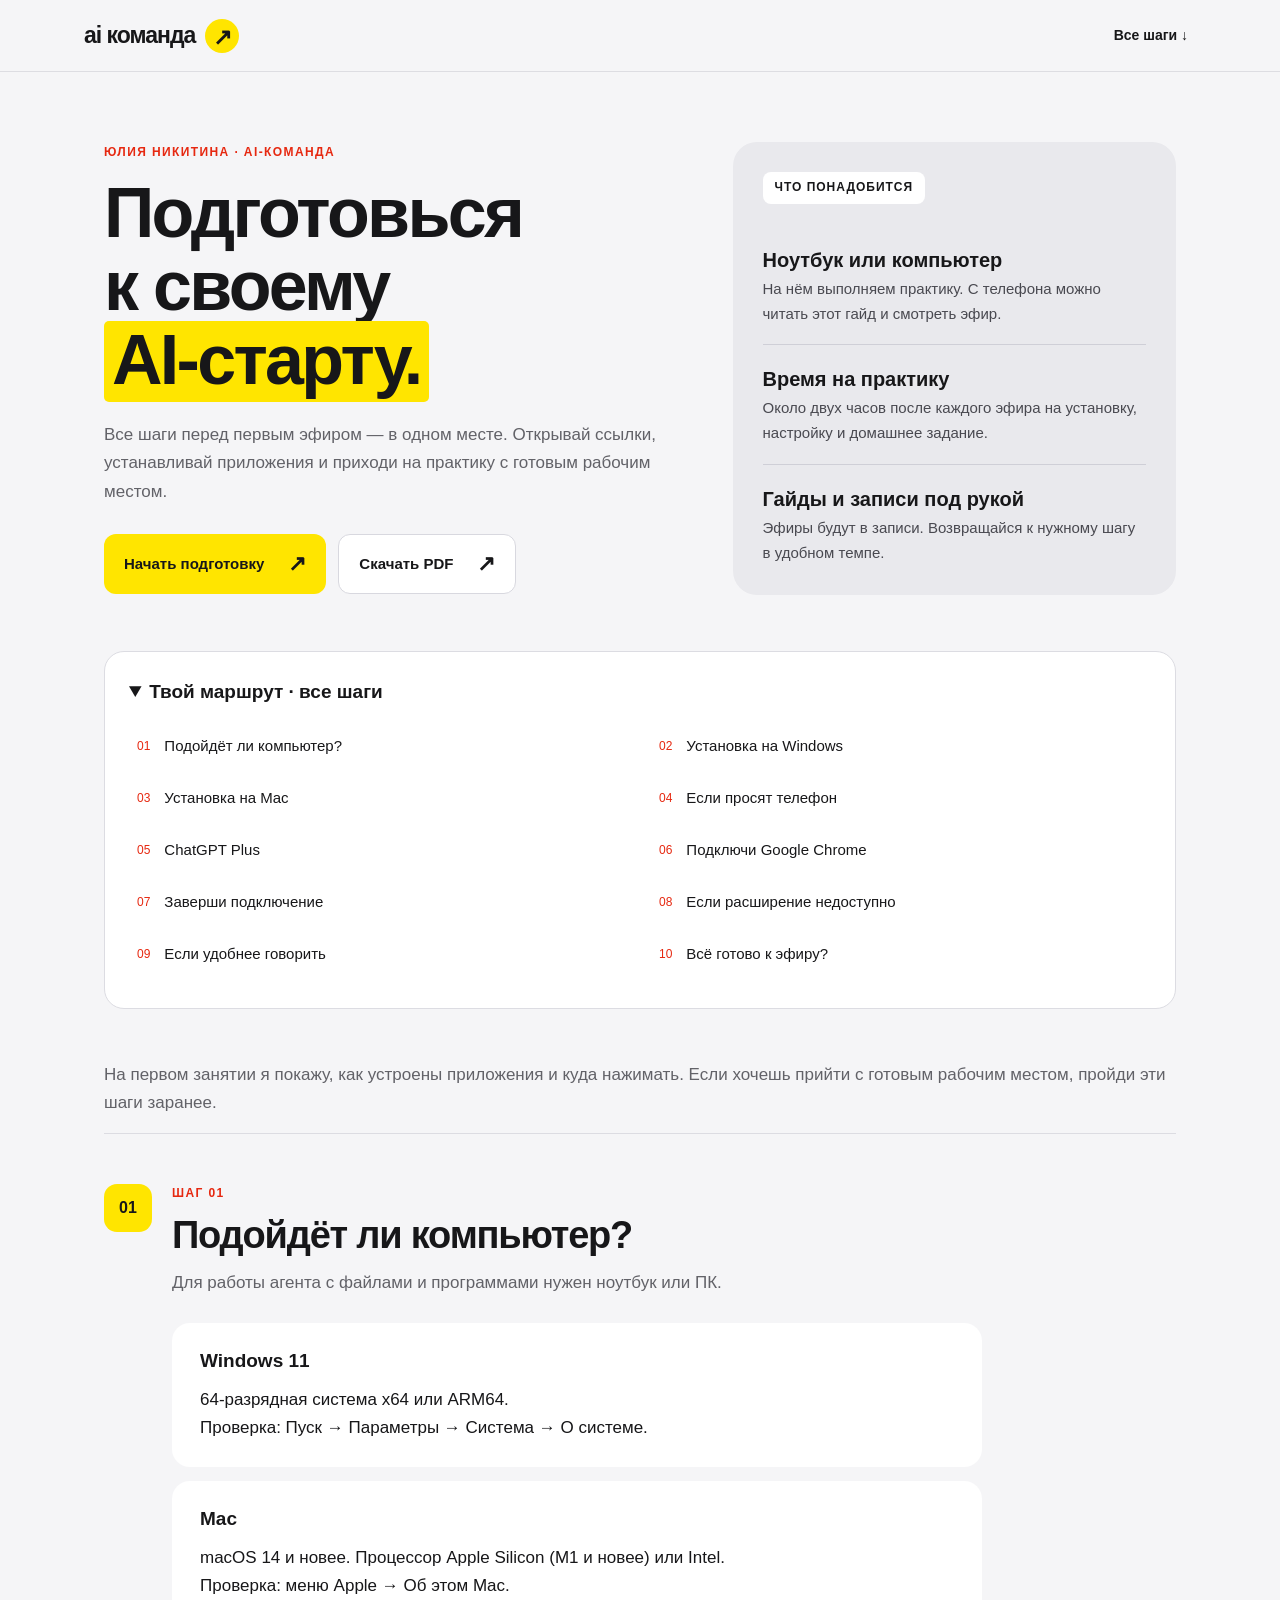
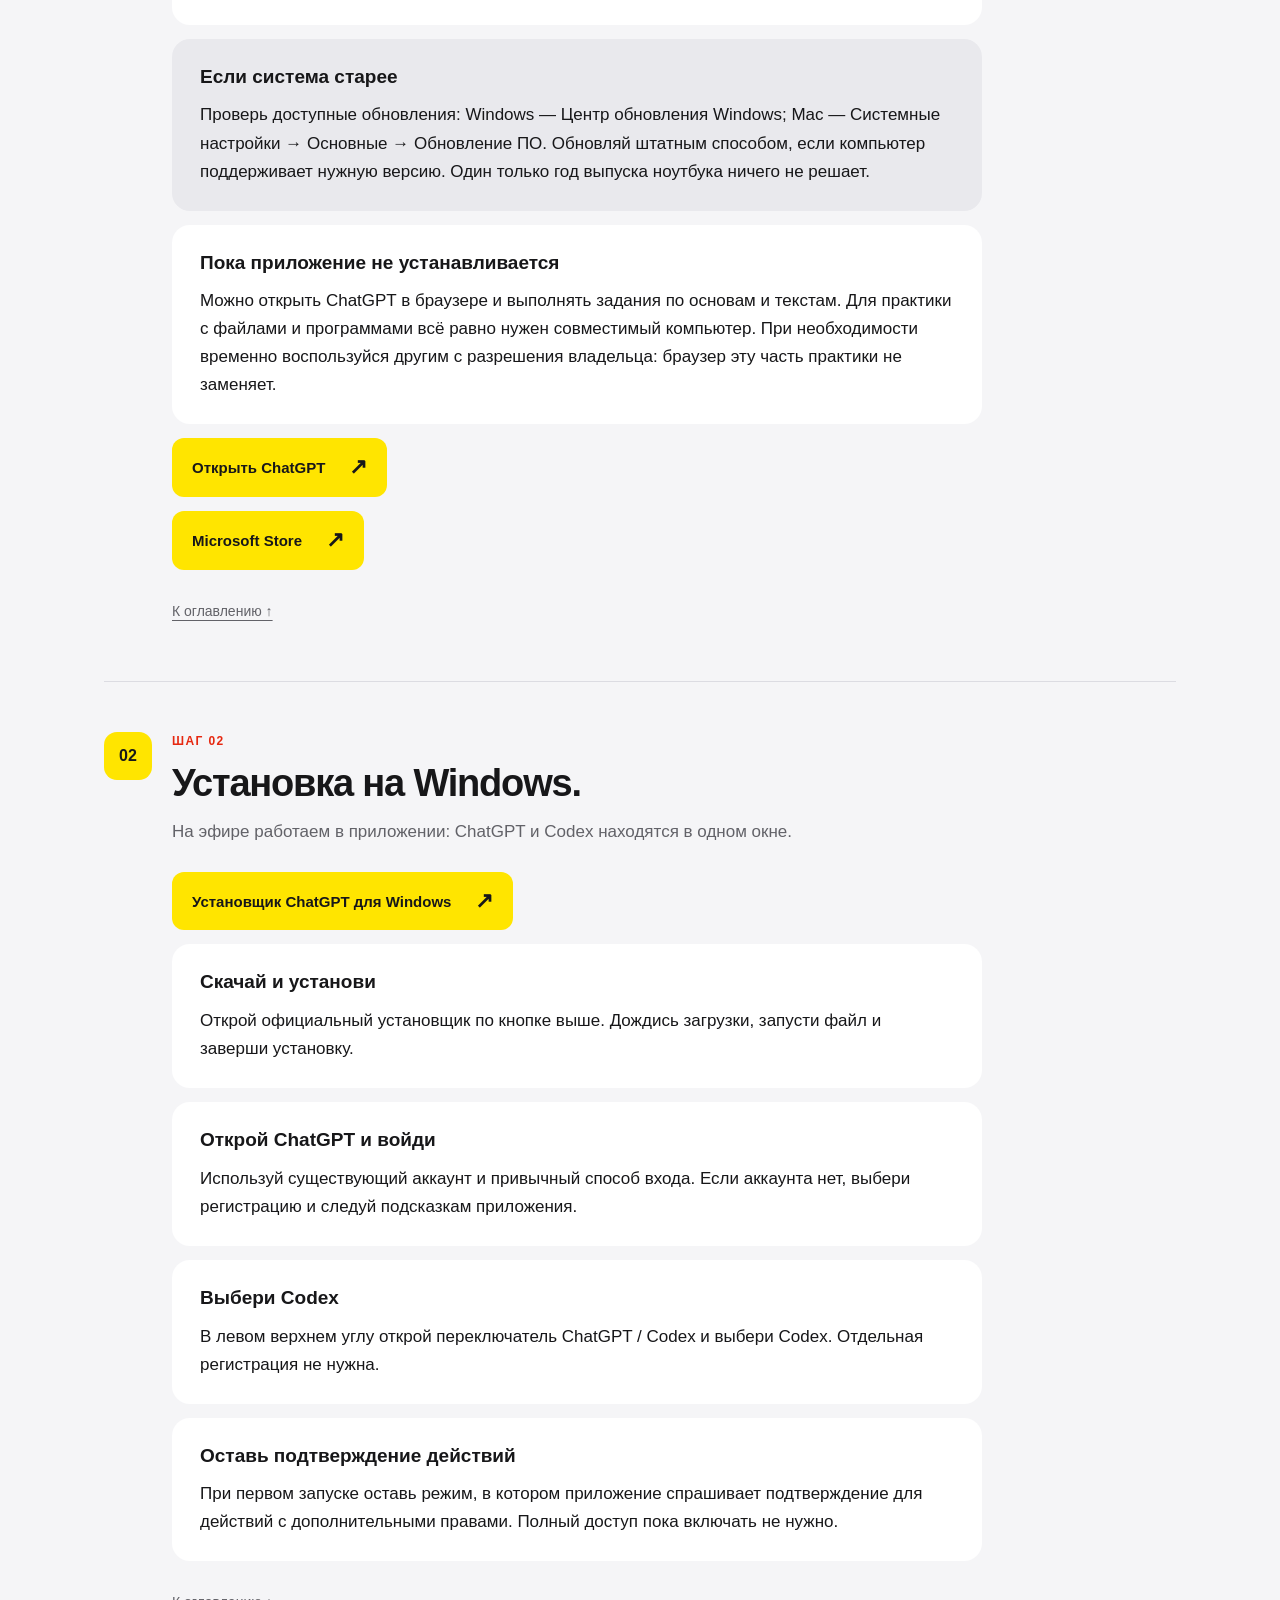
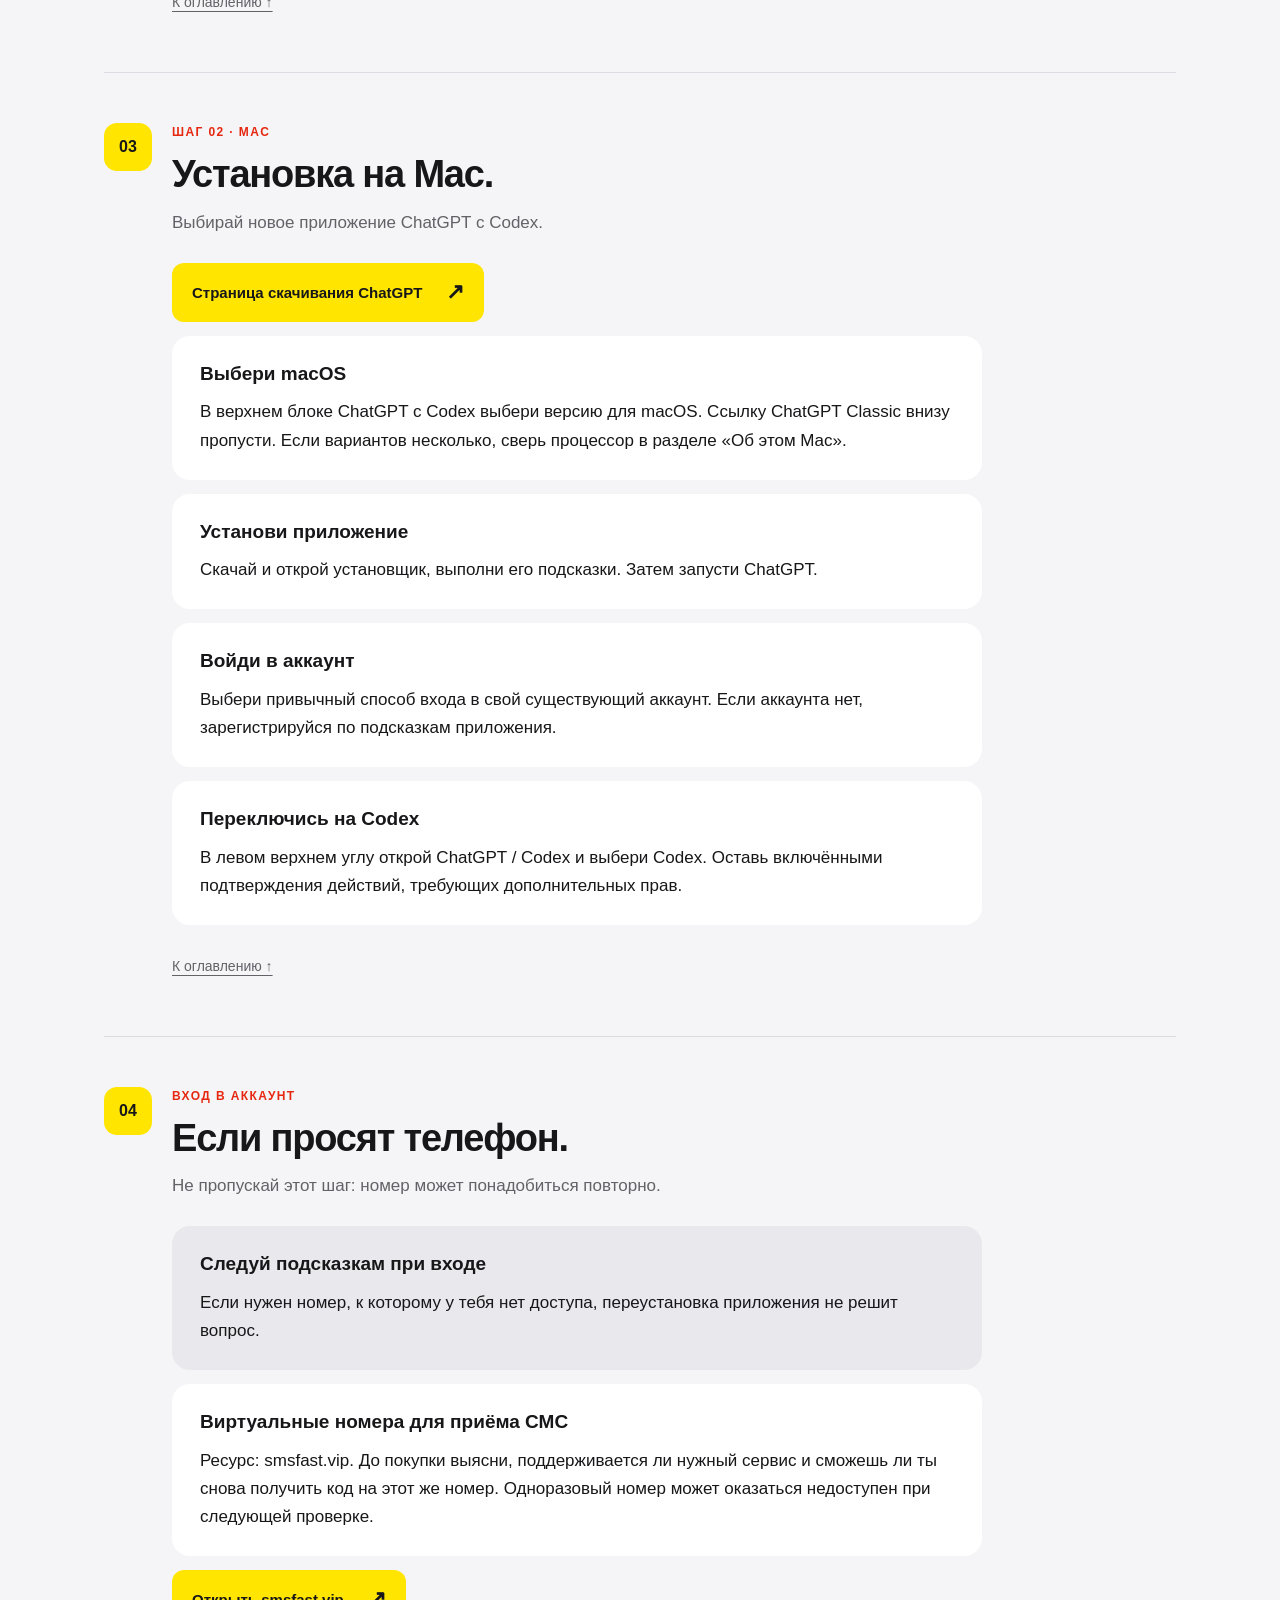
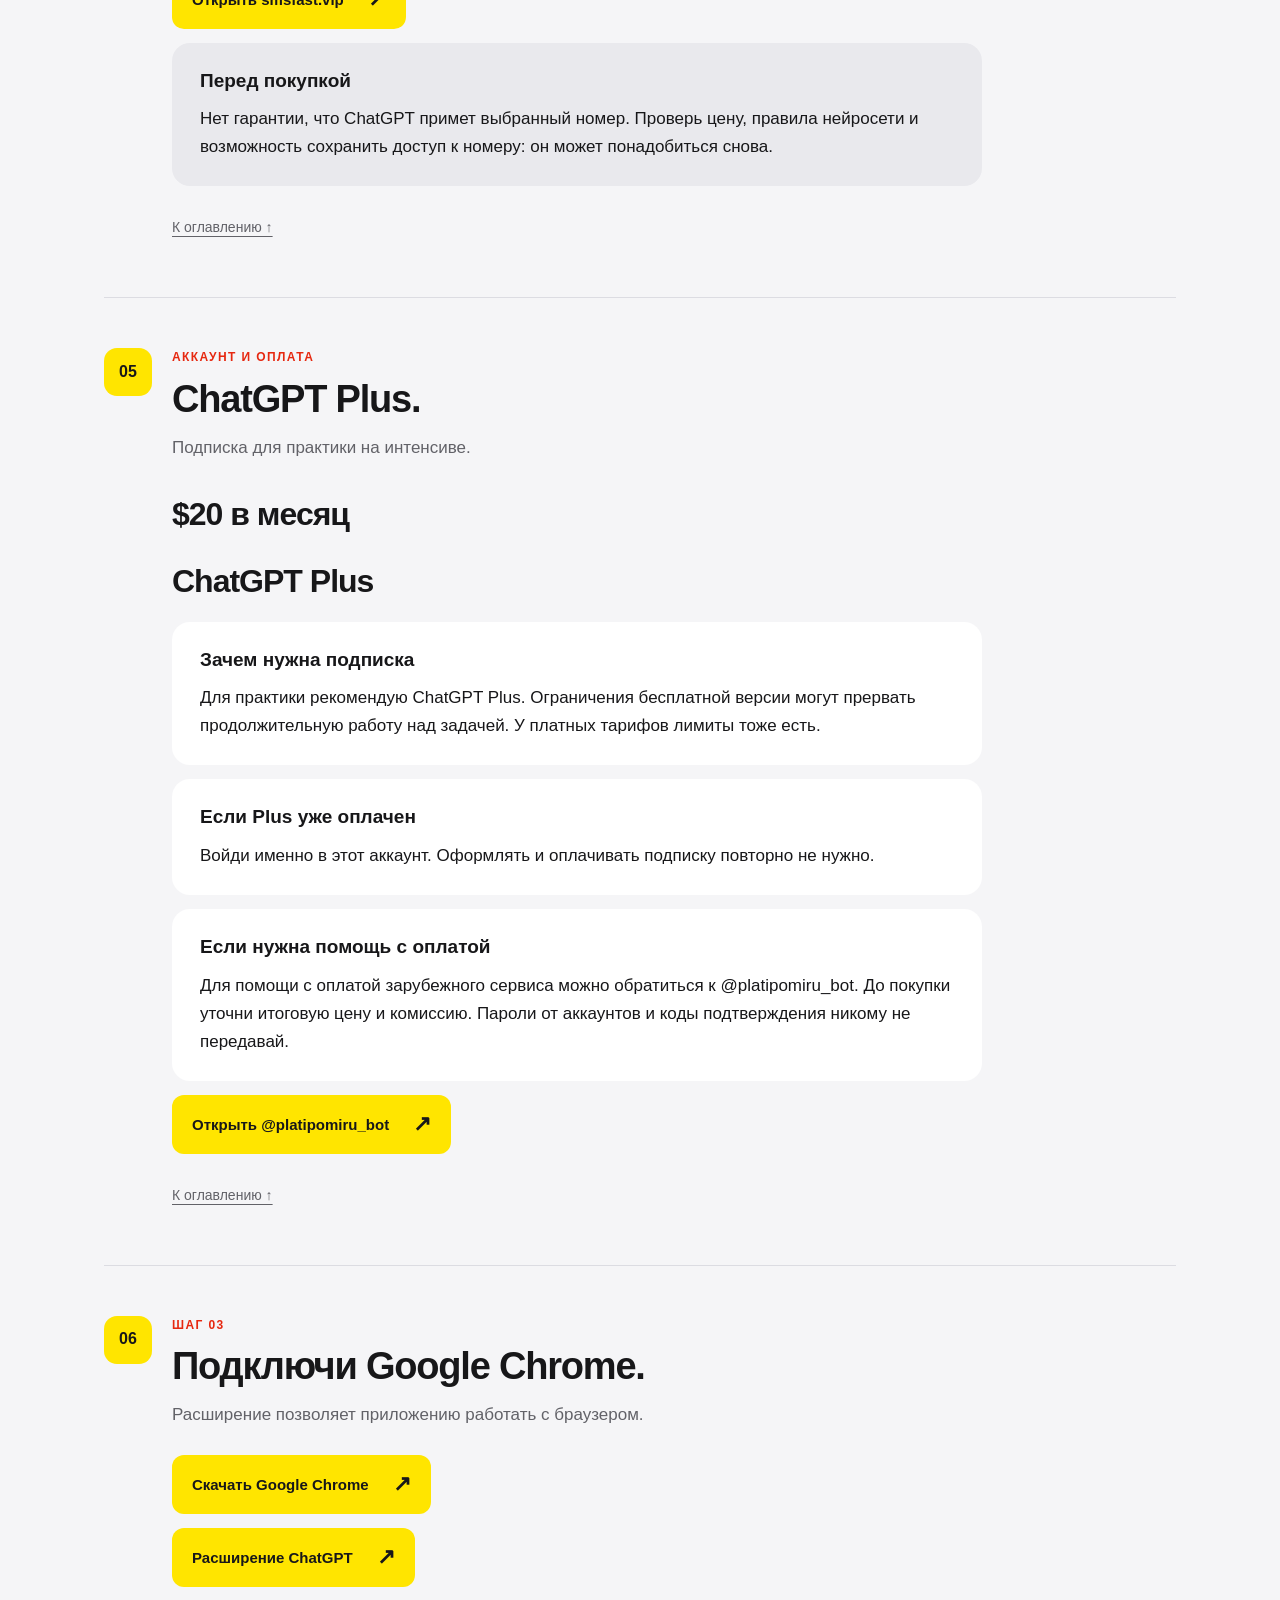
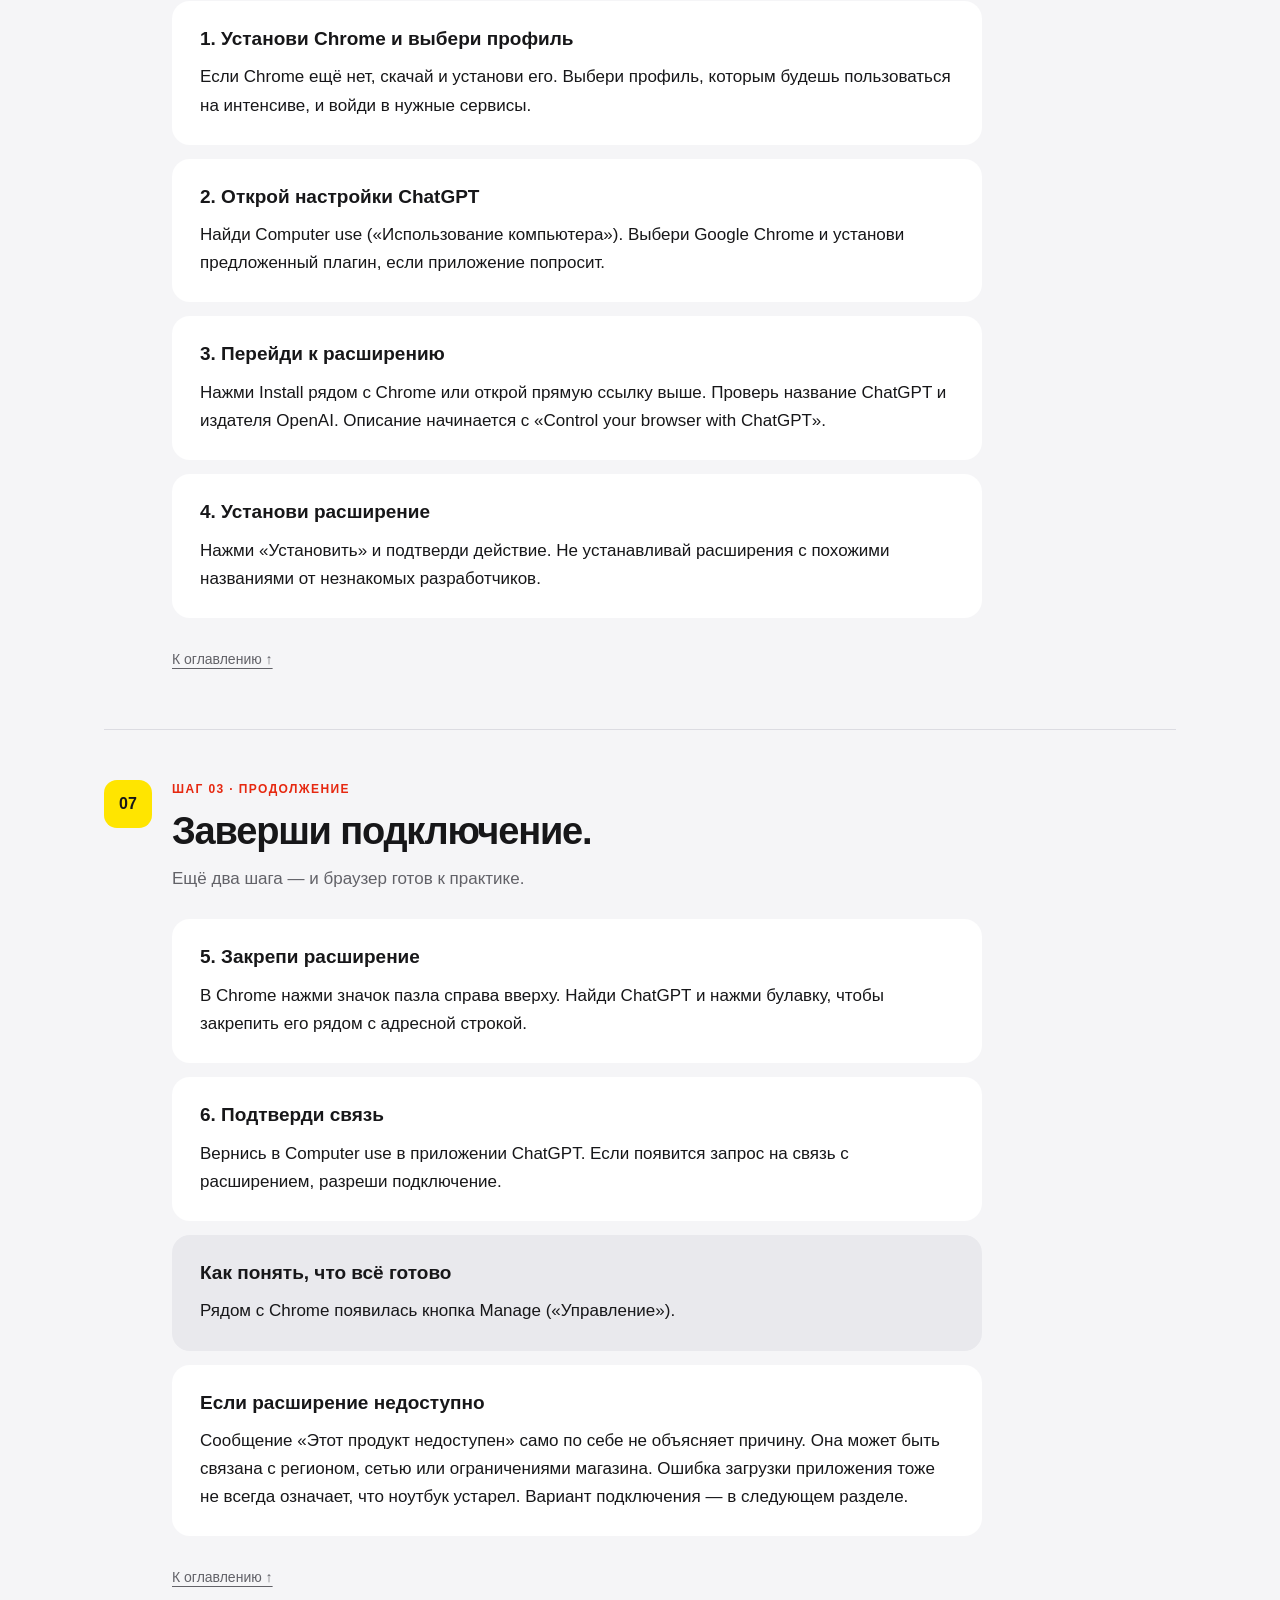
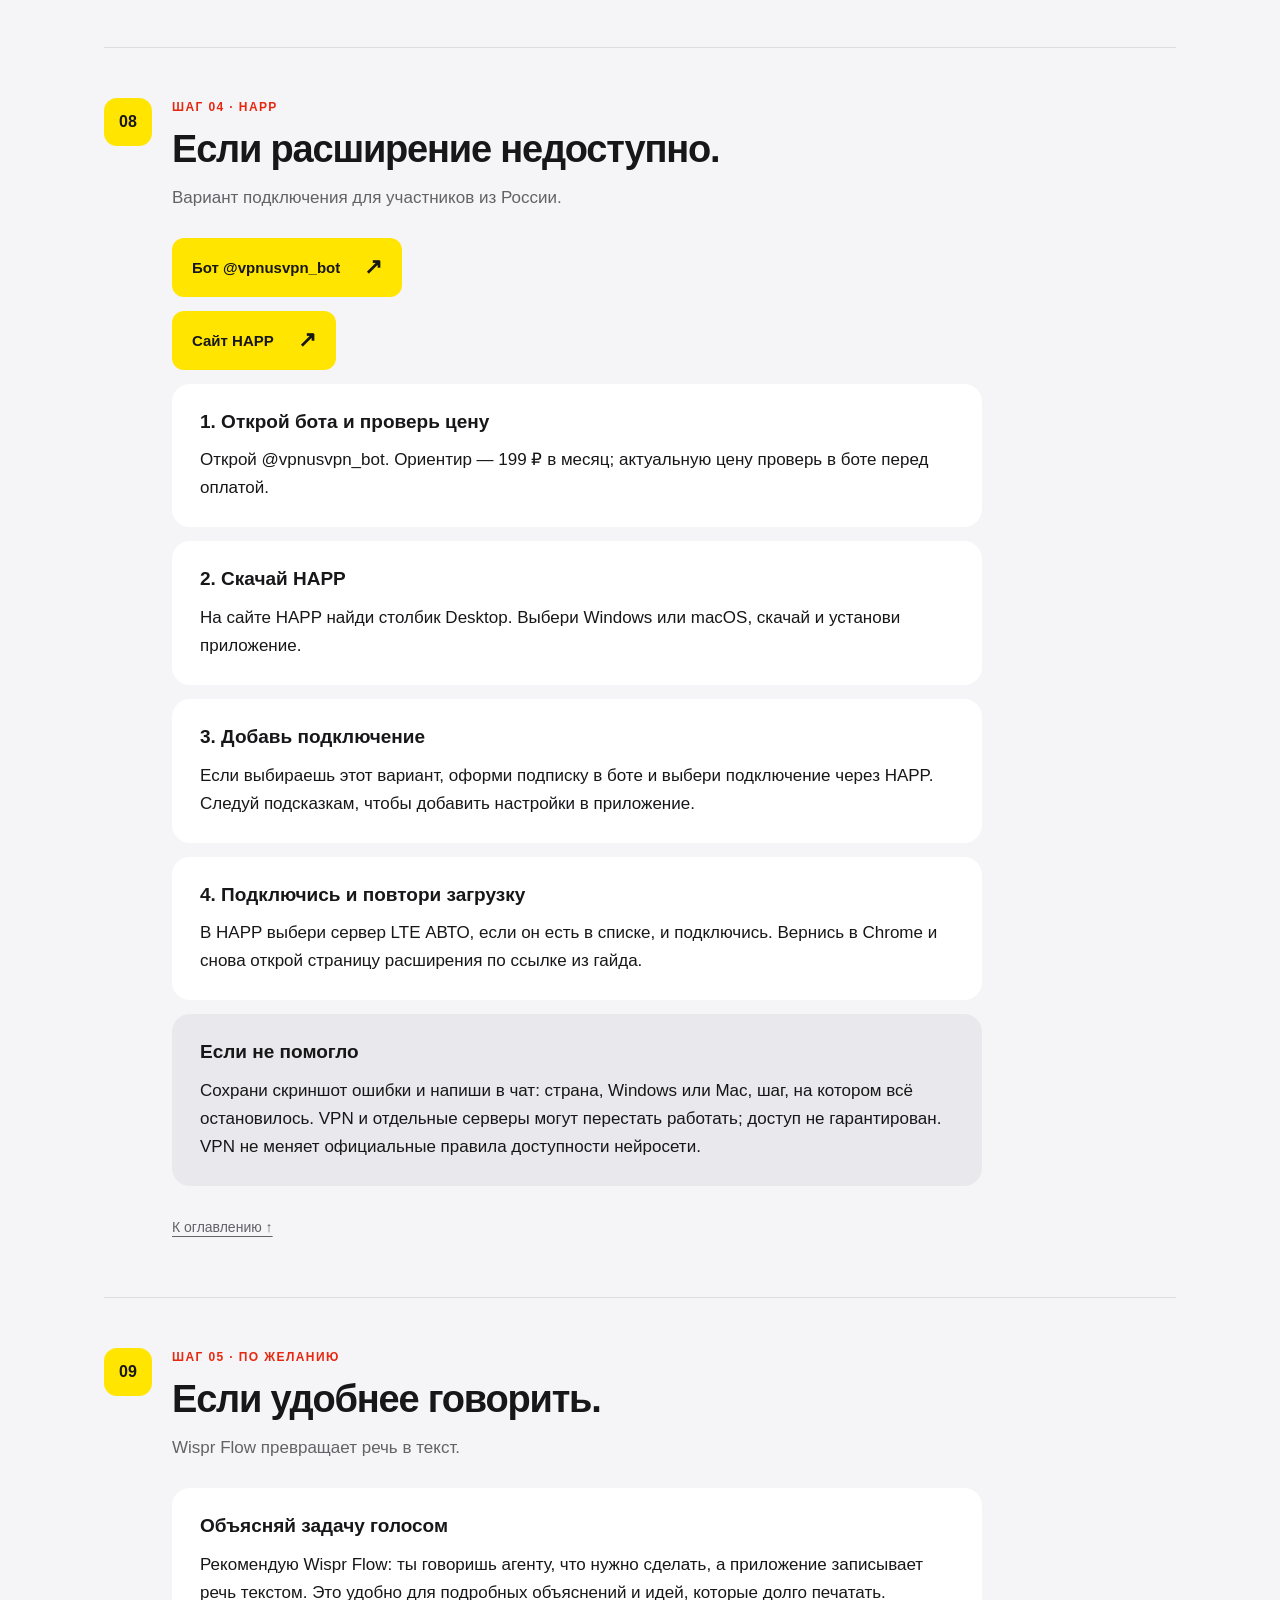
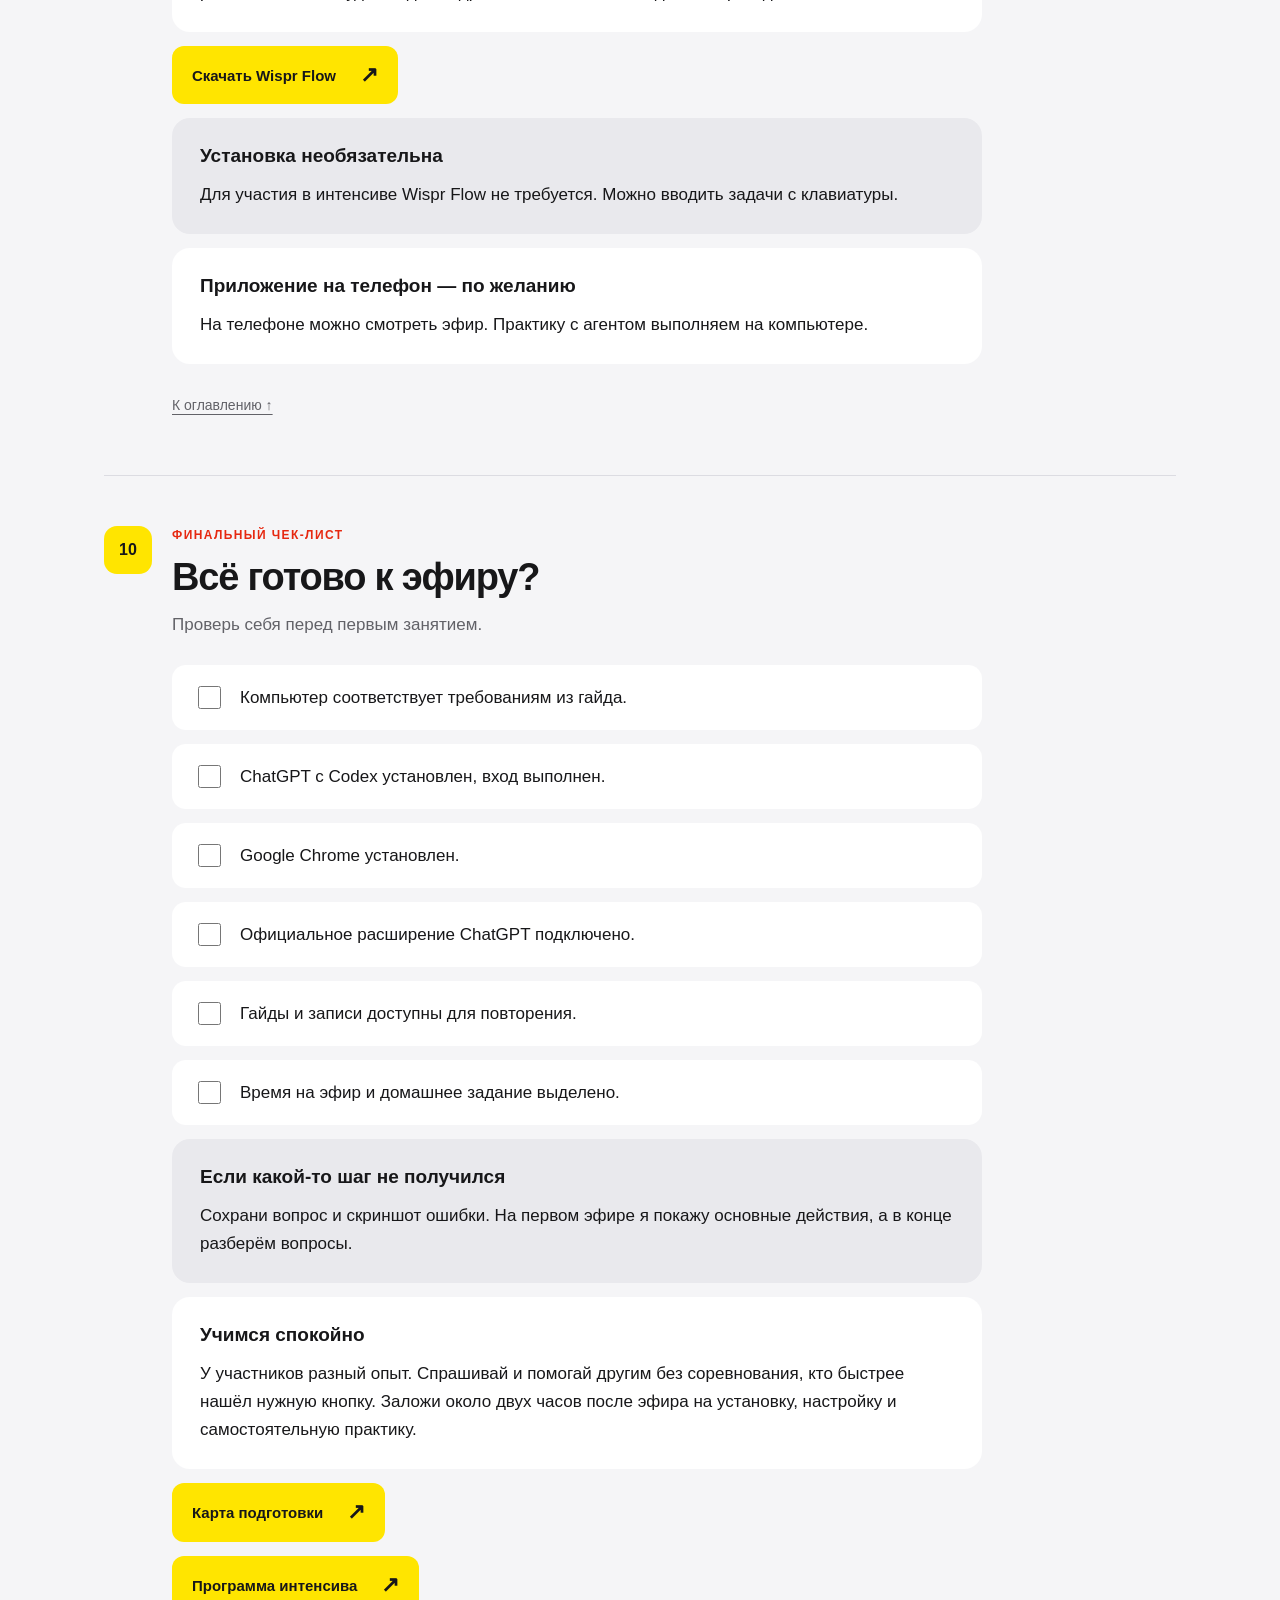
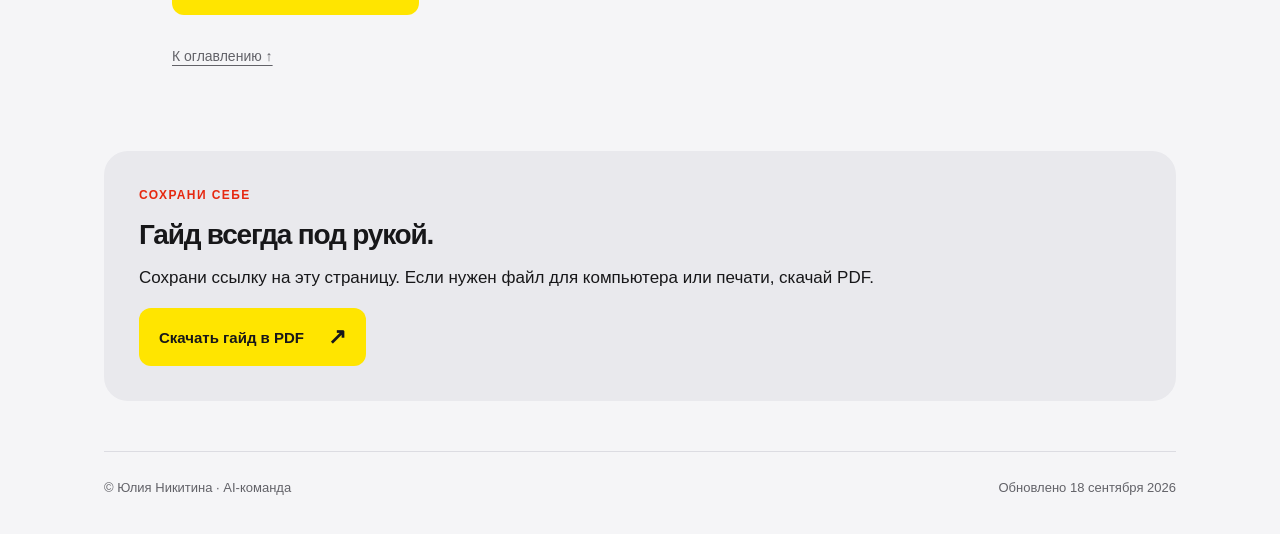
==== guide/index.html @ c438e0bc "Add mobile preparation guide with service links and downloadable PDF" ====
<!doctype html><html lang="ru"><head><meta charset="utf-8"><meta name="viewport" content="width=device-width, initial-scale=1"><meta name="theme-color" content="#f5f5f7"><meta name="robots" content="noindex, follow"><title>Подготовка к интенсиву — AI-команда с Юлей</title><meta name="description" content="Пошаговый гайд подготовки к интенсиву AI-команда с Юлей: компьютер, ChatGPT, вход и подключение браузера."><style>
:root{--ink:#171719;--muted:#626268;--paper:#f5f5f7;--pale:#e9e9ed;--yellow:#ffe500;--red:#e62810}*{box-sizing:border-box}html{scroll-behavior:smooth;scroll-padding-top:90px}body{margin:0;background:var(--paper);color:var(--ink);font:17px/1.65 Arial,sans-serif}a{color:inherit;text-decoration:none}a:focus-visible,input:focus-visible,summary:focus-visible{outline:3px solid var(--red);outline-offset:5px}header{border-bottom:1px solid #dddde2;background:#f5f5f7f5;position:sticky;top:0;z-index:5;backdrop-filter:blur(12px)}.header-inner{max-width:1160px;margin:auto;padding:16px 24px;display:flex;justify-content:space-between;align-items:center;gap:16px}.brand{font-weight:800;letter-spacing:-1px;font-size:23px;display:flex;align-items:center;gap:10px}.brand b{background:var(--yellow);border-radius:50%;width:34px;height:34px;display:grid;place-items:center}.header-link{font-size:14px;font-weight:700;padding:8px}main{max-width:1120px;margin:auto;padding:0 24px}.hero{padding:70px 0 44px;display:grid;grid-template-columns:1.3fr 1fr;gap:52px;align-items:center}.eyebrow{color:var(--red);font-size:12px;letter-spacing:1.4px;font-weight:700;margin:0 0 14px;text-transform:uppercase}h1{font-size:clamp(42px,5.5vw,70px);line-height:1.05;letter-spacing:-2.7px;margin:0 0 24px}h1 em{font-style:normal;background:var(--yellow);padding:0 8px 3px;border-radius:5px}h2{font-size:clamp(26px,3.4vw,38px);letter-spacing:-1.2px;line-height:1.15;margin:0 0 12px}h3{font-size:19px;line-height:1.35;margin:0 0 12px}p{margin:0 0 16px}p:last-child{margin-bottom:0}.intro{color:var(--muted)}.button{background:var(--yellow);display:inline-flex;gap:24px;align-items:center;justify-content:space-between;min-height:52px;padding:14px 20px;border-radius:12px;font-size:15px;line-height:1.4;font-weight:700;max-width:100%;transition:background .15s}.button:hover{background:#f4d900}.button span{font-size:22px;flex-shrink:0}.actions{display:flex;flex-wrap:wrap;gap:12px;margin-top:28px}.secondary{background:#fff;border:1px solid #d8d8df}.hero-note{background:var(--pale);border-radius:24px;padding:30px;position:relative}.hero-note .label{display:inline-block;background:#fff;border-radius:8px;font-size:12px;letter-spacing:1px;font-weight:bold;padding:6px 12px;margin-bottom:22px}.need{padding:18px 0;border-bottom:1px solid #cfcfd7}.need:last-child{border:0;padding-bottom:0}.need strong{display:block;font-size:20px}.need p{font-size:15px;color:#494950}.toc{border:1px solid #dcdce2;border-radius:20px;background:white;margin:12px 0 52px;padding:8px 24px}.toc summary{cursor:pointer;font-weight:bold;padding:16px 0;font-size:19px;min-height:52px}.toc nav{display:grid;grid-template-columns:1fr 1fr;gap:4px 22px;padding-bottom:20px}.toc a{display:flex;gap:14px;padding:10px 8px;min-height:48px;border-radius:8px;font-size:15px}.toc a:hover{background:var(--paper)}.toc a span{color:var(--red);font-size:12px;padding-top:3px}.section{padding:50px 0;border-top:1px solid #dcdce2;scroll-margin-top:10px}.section-head{display:flex;gap:20px;margin-bottom:26px}.number{display:grid;place-items:center;background:var(--yellow);border-radius:13px;min-width:48px;height:48px;font-size:16px;font-weight:bold}.section-head .eyebrow{margin-bottom:10px}.section-body{max-width:810px;margin-left:68px;display:flex;flex-direction:column;align-items:flex-start;gap:14px}.card{background:#fff;border-radius:18px;padding:25px 28px;width:100%}.card p{font-size:17px}.card.pale{background:var(--pale)}.back{display:inline-block;margin:22px 0 0 68px;padding:8px 0;font-size:14px;color:var(--muted);text-decoration:underline;text-underline-offset:4px}.price{font-size:32px;font-weight:700;letter-spacing:-1px;margin:0}.check{display:flex;align-items:center;gap:16px;padding:18px 22px;border-radius:14px;background:#fff;width:100%;cursor:pointer}.check input{width:23px;height:23px;accent-color:#d8bf00;flex-shrink:0}.check:has(input:checked){background:#fff9c4}.download{padding:35px;background:var(--pale);border-radius:24px;margin:25px 0 50px}.download h2{font-size:28px}footer{padding:25px 0 35px;border-top:1px solid #dcdce2;color:var(--muted);display:flex;justify-content:space-between;font-size:13px;gap:15px}.skip{position:absolute;left:12px;top:-100px}.skip:focus{top:12px;background:var(--yellow);padding:14px;z-index:10}@media(max-width:650px){body{font-size:16px}.header-inner{padding:12px 18px}.brand{font-size:20px}.header-link{font-size:12px}main{padding:0 18px}.hero{grid-template-columns:1fr;gap:28px;padding:38px 0 25px}h1{font-size:44px;letter-spacing:-1.7px}.hero-note{padding:23px;border-radius:20px}.toc{padding:4px 18px;margin-bottom:25px}.toc nav{grid-template-columns:1fr}.section{padding:32px 0}.section-head{gap:12px}.number{min-width:37px;height:37px;border-radius:10px;font-size:13px}.section-body{margin:0}.section-head .eyebrow{font-size:10px;letter-spacing:.8px}h2{font-size:28px;letter-spacing:-.8px}.card{padding:22px}.card p{font-size:16px}.button{width:100%;min-height:54px}.back{margin-left:0}.download{padding:24px}footer{flex-direction:column}}@media(prefers-reduced-motion:reduce){html{scroll-behavior:auto}}@media print{header,.toc,.back,.actions,.download{display:none}.hero{display:block}.section{break-inside:avoid}.button{background:none;text-decoration:underline}.button[href^="http"]:after{content:" (" attr(href) ")";font-weight:normal;font-size:10px}body{font-size:12px}}
</style></head><body><a class="skip" href="#computer">Перейти к шагам</a><header><div class="header-inner"><a class="brand" href="#top" aria-label="AI-команда — начало">ai команда <b aria-hidden="true">↗</b></a><a class="header-link" href="#map">Все шаги ↓</a></div></header><main id="top"><div class="hero"><div><p class="eyebrow">Юлия Никитина · AI-команда</p><h1>Подготовься<br>к своему<br><em>AI-старту.</em></h1><p class="intro">Все шаги перед первым эфиром — в одном месте. Открывай ссылки, устанавливай приложения и приходи на практику с готовым рабочим местом.</p><div class="actions"><a class="button" href="#computer">Начать подготовку<span aria-hidden="true">↗</span></a><a class="button secondary" href="guide.pdf">Скачать PDF<span aria-hidden="true">↗</span></a></div></div><aside class="hero-note"><span class="label">ЧТО ПОНАДОБИТСЯ</span><div class="need"><strong>Ноутбук или компьютер</strong><p>На нём выполняем практику. С телефона можно читать этот гайд и смотреть эфир.</p></div><div class="need"><strong>Время на практику</strong><p>Около двух часов после каждого эфира на установку, настройку и домашнее задание.</p></div><div class="need"><strong>Гайды и записи под рукой</strong><p>Эфиры будут в записи. Возвращайся к нужному шагу в удобном темпе.</p></div></aside></div><details class="toc" id="map" open><summary>Твой маршрут · все шаги</summary><nav aria-label="Оглавление"><a href="#computer"><span>01</span>Подойдёт ли компьютер?</a><a href="#install"><span>02</span>Установка на Windows</a><a href="#mac"><span>03</span>Установка на Mac</a><a href="#phone"><span>04</span>Если просят телефон</a><a href="#account"><span>05</span>ChatGPT Plus</a><a href="#chrome"><span>06</span>Подключи Google Chrome</a><a href="#chrome_finish"><span>07</span>Заверши подключение</a><a href="#network"><span>08</span>Если расширение недоступно</a><a href="#voice"><span>09</span>Если удобнее говорить</a><a href="#check"><span>10</span>Всё готово к эфиру?</a></nav></details><p class="intro">На первом занятии я покажу, как устроены приложения и куда нажимать. Если хочешь прийти с готовым рабочим местом, пройди эти шаги заранее.</p><section id="computer" class="section"><div class="section-head"><span class="number">01</span><div><p class="eyebrow">ШАГ 01</p><h2>Подойдёт ли компьютер?</h2><p class="intro">Для работы агента с файлами и программами нужен ноутбук или ПК.</p></div></div><div class="section-body"><div class="card "><h3>Windows 11</h3><p>64-разрядная система x64 или ARM64.<br>Проверка: Пуск → Параметры → Система → О системе.</p></div><div class="card "><h3>Mac</h3><p>macOS 14 и новее. Процессор Apple Silicon (M1 и новее) или Intel.<br>Проверка: меню Apple → Об этом Mac.</p></div><div class="card pale"><h3>Если система старее</h3><p>Проверь доступные обновления: Windows — Центр обновления Windows; Mac — Системные настройки → Основные → Обновление ПО. Обновляй штатным способом, если компьютер поддерживает нужную версию. Один только год выпуска ноутбука ничего не решает.</p></div><div class="card "><h3>Пока приложение не устанавливается</h3><p>Можно открыть ChatGPT в браузере и выполнять задания по основам и текстам. Для практики с файлами и программами всё равно нужен совместимый компьютер. При необходимости временно воспользуйся другим с разрешения владельца: браузер эту часть практики не заменяет.</p></div><a class="button" href="https://chatgpt.com/">Открыть ChatGPT<span aria-hidden="true">↗</span></a><a class="button" href="https://apps.microsoft.com/detail/9plm9xgg6vks">Microsoft Store<span aria-hidden="true">↗</span></a></div><a class="back" href="#map">К оглавлению ↑</a></section><section id="install" class="section"><div class="section-head"><span class="number">02</span><div><p class="eyebrow">ШАГ 02</p><h2>Установка на Windows.</h2><p class="intro">На эфире работаем в приложении: ChatGPT и Codex находятся в одном окне.</p></div></div><div class="section-body"><a class="button" href="https://get.microsoft.com/installer/download/9PLM9XGG6VKS?cid=website_cta_psi&amp;utm_source=chatgpt.com">Установщик ChatGPT для Windows<span aria-hidden="true">↗</span></a><div class="card "><h3>Скачай и установи</h3><p>Открой официальный установщик по кнопке выше. Дождись загрузки, запусти файл и заверши установку.</p></div><div class="card "><h3>Открой ChatGPT и войди</h3><p>Используй существующий аккаунт и привычный способ входа. Если аккаунта нет, выбери регистрацию и следуй подсказкам приложения.</p></div><div class="card "><h3>Выбери Codex</h3><p>В левом верхнем углу открой переключатель ChatGPT / Codex и выбери Codex. Отдельная регистрация не нужна.</p></div><div class="card "><h3>Оставь подтверждение действий</h3><p>При первом запуске оставь режим, в котором приложение спрашивает подтверждение для действий с дополнительными правами. Полный доступ пока включать не нужно.</p></div></div><a class="back" href="#map">К оглавлению ↑</a></section><section id="mac" class="section"><div class="section-head"><span class="number">03</span><div><p class="eyebrow">ШАГ 02 · MAC</p><h2>Установка на Mac.</h2><p class="intro">Выбирай новое приложение ChatGPT с Codex.</p></div></div><div class="section-body"><a class="button" href="https://chatgpt.com/download/">Страница скачивания ChatGPT<span aria-hidden="true">↗</span></a><div class="card "><h3>Выбери macOS</h3><p>В верхнем блоке ChatGPT с Codex выбери версию для macOS. Ссылку ChatGPT Classic внизу пропусти. Если вариантов несколько, сверь процессор в разделе «Об этом Mac».</p></div><div class="card "><h3>Установи приложение</h3><p>Скачай и открой установщик, выполни его подсказки. Затем запусти ChatGPT.</p></div><div class="card "><h3>Войди в аккаунт</h3><p>Выбери привычный способ входа в свой существующий аккаунт. Если аккаунта нет, зарегистрируйся по подсказкам приложения.</p></div><div class="card "><h3>Переключись на Codex</h3><p>В левом верхнем углу открой ChatGPT / Codex и выбери Codex. Оставь включёнными подтверждения действий, требующих дополнительных прав.</p></div></div><a class="back" href="#map">К оглавлению ↑</a></section><section id="phone" class="section"><div class="section-head"><span class="number">04</span><div><p class="eyebrow">ВХОД В АККАУНТ</p><h2>Если просят телефон.</h2><p class="intro">Не пропускай этот шаг: номер может понадобиться повторно.</p></div></div><div class="section-body"><div class="card pale"><h3>Следуй подсказкам при входе</h3><p>Если нужен номер, к которому у тебя нет доступа, переустановка приложения не решит вопрос.</p></div><div class="card "><h3>Виртуальные номера для приёма СМС</h3><p>Ресурс: smsfast.vip. До покупки выясни, поддерживается ли нужный сервис и сможешь ли ты снова получить код на этот же номер. Одноразовый номер может оказаться недоступен при следующей проверке.</p></div><a class="button" href="https://smsfast.vip">Открыть smsfast.vip<span aria-hidden="true">↗</span></a><div class="card pale"><h3>Перед покупкой</h3><p>Нет гарантии, что ChatGPT примет выбранный номер. Проверь цену, правила нейросети и возможность сохранить доступ к номеру: он может понадобиться снова.</p></div></div><a class="back" href="#map">К оглавлению ↑</a></section><section id="account" class="section"><div class="section-head"><span class="number">05</span><div><p class="eyebrow">АККАУНТ И ОПЛАТА</p><h2>ChatGPT Plus.</h2><p class="intro">Подписка для практики на интенсиве.</p></div></div><div class="section-body"><p class="price">$20 в месяц</p><p class="price">ChatGPT Plus</p><div class="card "><h3>Зачем нужна подписка</h3><p>Для практики рекомендую ChatGPT Plus. Ограничения бесплатной версии могут прервать продолжительную работу над задачей. У платных тарифов лимиты тоже есть.</p></div><div class="card "><h3>Если Plus уже оплачен</h3><p>Войди именно в этот аккаунт. Оформлять и оплачивать подписку повторно не нужно.</p></div><div class="card "><h3>Если нужна помощь с оплатой</h3><p>Для помощи с оплатой зарубежного сервиса можно обратиться к @platipomiru_bot. До покупки уточни итоговую цену и комиссию. Пароли от аккаунтов и коды подтверждения никому не передавай.</p></div><a class="button" href="https://t.me/platipomiru_bot">Открыть @platipomiru_bot<span aria-hidden="true">↗</span></a></div><a class="back" href="#map">К оглавлению ↑</a></section><section id="chrome" class="section"><div class="section-head"><span class="number">06</span><div><p class="eyebrow">ШАГ 03</p><h2>Подключи Google Chrome.</h2><p class="intro">Расширение позволяет приложению работать с браузером.</p></div></div><div class="section-body"><a class="button" href="https://www.google.com/chrome/">Скачать Google Chrome<span aria-hidden="true">↗</span></a><a class="button" href="https://chromewebstore.google.com/detail/chatgpt/hehggadaopoacecdllhhajmbjkdcmajg">Расширение ChatGPT<span aria-hidden="true">↗</span></a><div class="card "><h3>1. Установи Chrome и выбери профиль</h3><p>Если Chrome ещё нет, скачай и установи его. Выбери профиль, которым будешь пользоваться на интенсиве, и войди в нужные сервисы.</p></div><div class="card "><h3>2. Открой настройки ChatGPT</h3><p>Найди Computer use («Использование компьютера»). Выбери Google Chrome и установи предложенный плагин, если приложение попросит.</p></div><div class="card "><h3>3. Перейди к расширению</h3><p>Нажми Install рядом с Chrome или открой прямую ссылку выше. Проверь название ChatGPT и издателя OpenAI. Описание начинается с «Control your browser with ChatGPT».</p></div><div class="card "><h3>4. Установи расширение</h3><p>Нажми «Установить» и подтверди действие. Не устанавливай расширения с похожими названиями от незнакомых разработчиков.</p></div></div><a class="back" href="#map">К оглавлению ↑</a></section><section id="chrome_finish" class="section"><div class="section-head"><span class="number">07</span><div><p class="eyebrow">ШАГ 03 · ПРОДОЛЖЕНИЕ</p><h2>Заверши подключение.</h2><p class="intro">Ещё два шага — и браузер готов к практике.</p></div></div><div class="section-body"><div class="card "><h3>5. Закрепи расширение</h3><p>В Chrome нажми значок пазла справа вверху. Найди ChatGPT и нажми булавку, чтобы закрепить его рядом с адресной строкой.</p></div><div class="card "><h3>6. Подтверди связь</h3><p>Вернись в Computer use в приложении ChatGPT. Если появится запрос на связь с расширением, разреши подключение.</p></div><div class="card pale"><h3>Как понять, что всё готово</h3><p>Рядом с Chrome появилась кнопка Manage («Управление»).</p></div><div class="card "><h3>Если расширение недоступно</h3><p>Сообщение «Этот продукт недоступен» само по себе не объясняет причину. Она может быть связана с регионом, сетью или ограничениями магазина. Ошибка загрузки приложения тоже не всегда означает, что ноутбук устарел. Вариант подключения — в следующем разделе.</p></div></div><a class="back" href="#map">К оглавлению ↑</a></section><section id="network" class="section"><div class="section-head"><span class="number">08</span><div><p class="eyebrow">ШАГ 04 · HAPP</p><h2>Если расширение недоступно.</h2><p class="intro">Вариант подключения для участников из России.</p></div></div><div class="section-body"><a class="button" href="https://t.me/vpnusvpn_bot">Бот @vpnusvpn_bot<span aria-hidden="true">↗</span></a><a class="button" href="https://www.happ.su/main/ru">Сайт HAPP<span aria-hidden="true">↗</span></a><div class="card "><h3>1. Открой бота и проверь цену</h3><p>Открой @vpnusvpn_bot. Ориентир — 199 ₽ в месяц; актуальную цену проверь в боте перед оплатой.</p></div><div class="card "><h3>2. Скачай HAPP</h3><p>На сайте HAPP найди столбик Desktop. Выбери Windows или macOS, скачай и установи приложение.</p></div><div class="card "><h3>3. Добавь подключение</h3><p>Если выбираешь этот вариант, оформи подписку в боте и выбери подключение через HAPP. Следуй подсказкам, чтобы добавить настройки в приложение.</p></div><div class="card "><h3>4. Подключись и повтори загрузку</h3><p>В HAPP выбери сервер LTE АВТО, если он есть в списке, и подключись. Вернись в Chrome и снова открой страницу расширения по ссылке из гайда.</p></div><div class="card pale"><h3>Если не помогло</h3><p>Сохрани скриншот ошибки и напиши в чат: страна, Windows или Mac, шаг, на котором всё остановилось. VPN и отдельные серверы могут перестать работать; доступ не гарантирован. VPN не меняет официальные правила доступности нейросети.</p></div></div><a class="back" href="#map">К оглавлению ↑</a></section><section id="voice" class="section"><div class="section-head"><span class="number">09</span><div><p class="eyebrow">ШАГ 05 · ПО ЖЕЛАНИЮ</p><h2>Если удобнее говорить.</h2><p class="intro">Wispr Flow превращает речь в текст.</p></div></div><div class="section-body"><div class="card "><h3>Объясняй задачу голосом</h3><p>Рекомендую Wispr Flow: ты говоришь агенту, что нужно сделать, а приложение записывает речь текстом. Это удобно для подробных объяснений и идей, которые долго печатать.</p></div><a class="button" href="https://wisprflow.ai/r?JULIA1802">Скачать Wispr Flow<span aria-hidden="true">↗</span></a><div class="card pale"><h3>Установка необязательна</h3><p>Для участия в интенсиве Wispr Flow не требуется. Можно вводить задачи с клавиатуры.</p></div><div class="card "><h3>Приложение на телефон — по желанию</h3><p>На телефоне можно смотреть эфир. Практику с агентом выполняем на компьютере.</p></div></div><a class="back" href="#map">К оглавлению ↑</a></section><section id="check" class="section"><div class="section-head"><span class="number">10</span><div><p class="eyebrow">ФИНАЛЬНЫЙ ЧЕК-ЛИСТ</p><h2>Всё готово к эфиру?</h2><p class="intro">Проверь себя перед первым занятием.</p></div></div><div class="section-body"><label class="check"><input type="checkbox"><span>Компьютер соответствует требованиям из гайда.</span></label><label class="check"><input type="checkbox"><span>ChatGPT с Codex установлен, вход выполнен.</span></label><label class="check"><input type="checkbox"><span>Google Chrome установлен.</span></label><label class="check"><input type="checkbox"><span>Официальное расширение ChatGPT подключено.</span></label><label class="check"><input type="checkbox"><span>Гайды и записи доступны для повторения.</span></label><label class="check"><input type="checkbox"><span>Время на эфир и домашнее задание выделено.</span></label><div class="card pale"><h3>Если какой-то шаг не получился</h3><p>Сохрани вопрос и скриншот ошибки. На первом эфире я покажу основные действия, а в конце разберём вопросы.</p></div><div class="card "><h3>Учимся спокойно</h3><p>У участников разный опыт. Спрашивай и помогай другим без соревнования, кто быстрее нашёл нужную кнопку. Заложи около двух часов после эфира на установку, настройку и самостоятельную практику.</p></div><a class="button" href="#map">Карта подготовки<span aria-hidden="true">↗</span></a><a class="button" href="https://juliyanikitina.github.io/ai-team-marathon/">Программа интенсива<span aria-hidden="true">↗</span></a></div><a class="back" href="#map">К оглавлению ↑</a></section><div class="download"><p class="eyebrow">СОХРАНИ СЕБЕ</p><h2>Гайд всегда под рукой.</h2><p>Сохрани ссылку на эту страницу. Если нужен файл для компьютера или печати, скачай PDF.</p><a class="button" href="guide.pdf">Скачать гайд в PDF<span aria-hidden="true">↗</span></a></div><footer><span>© Юлия Никитина · AI-команда</span><span>Обновлено 18 сентября 2026</span></footer></main></body></html>
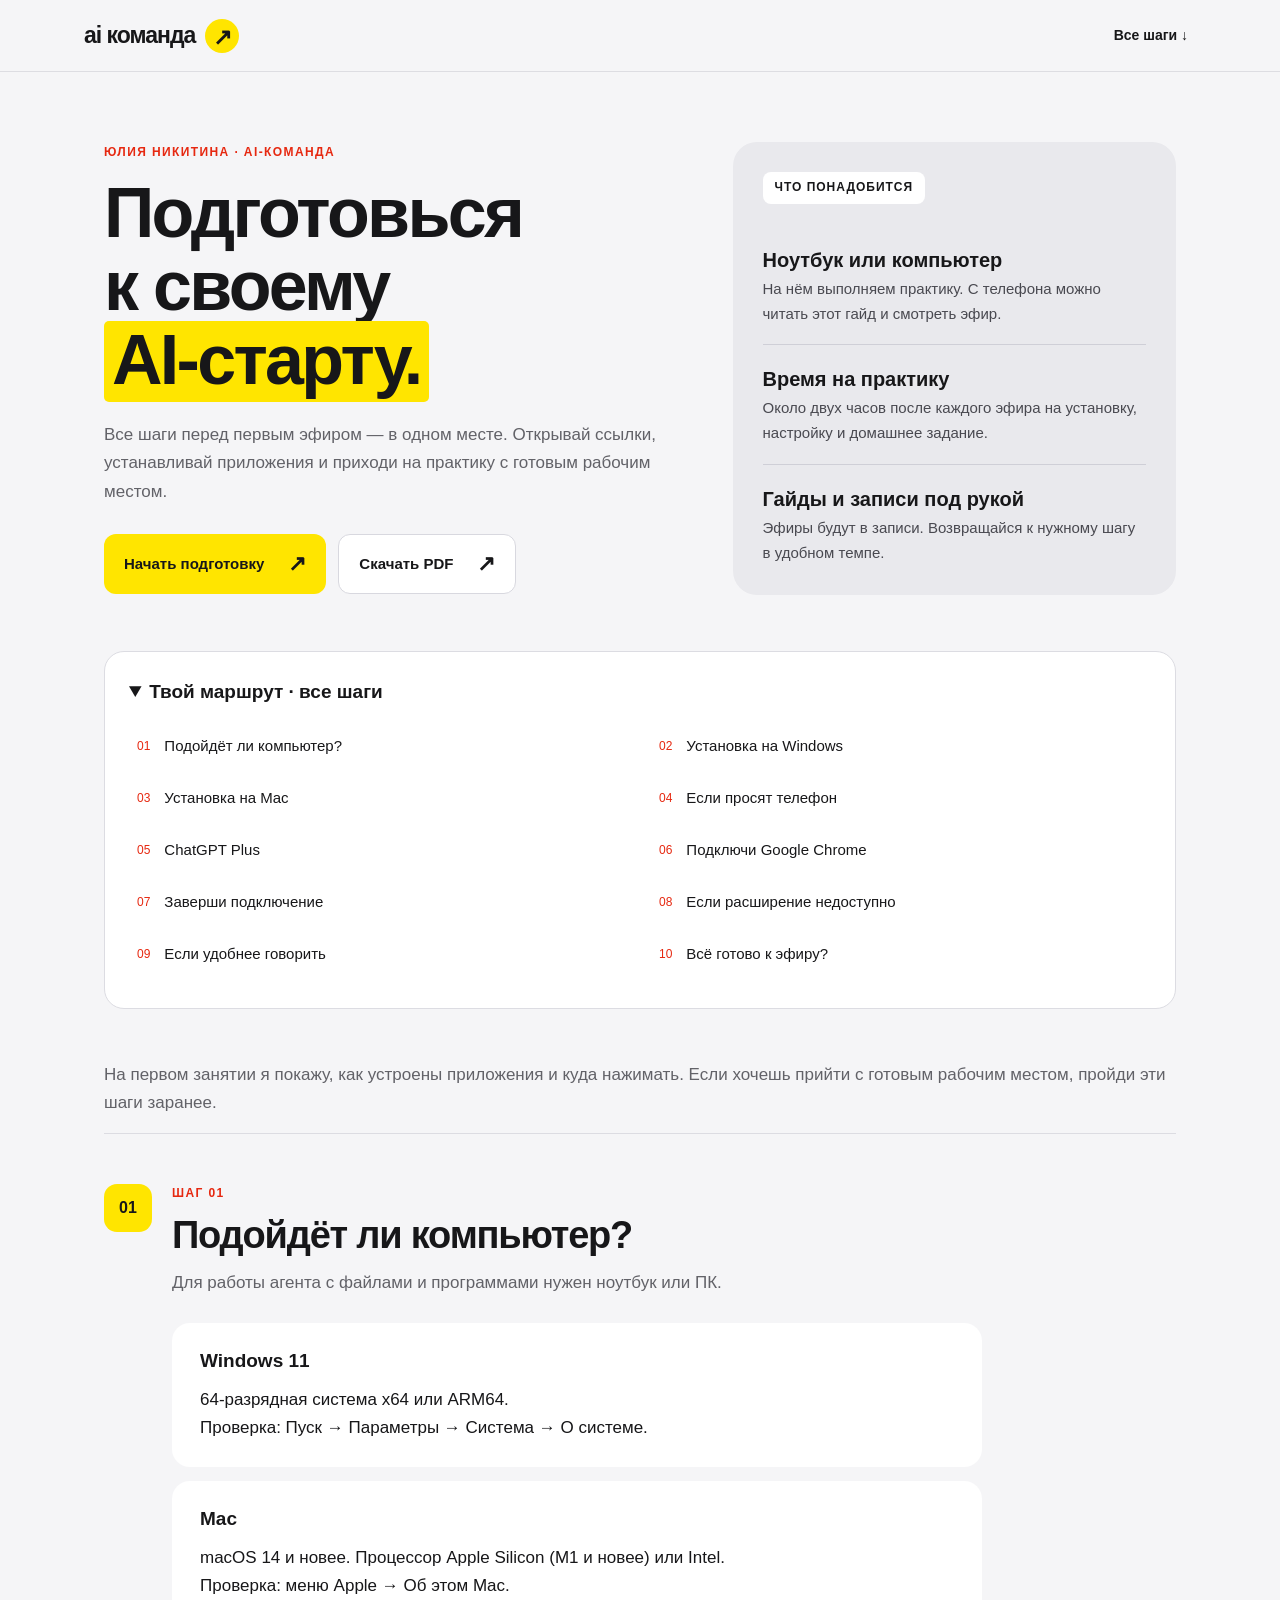
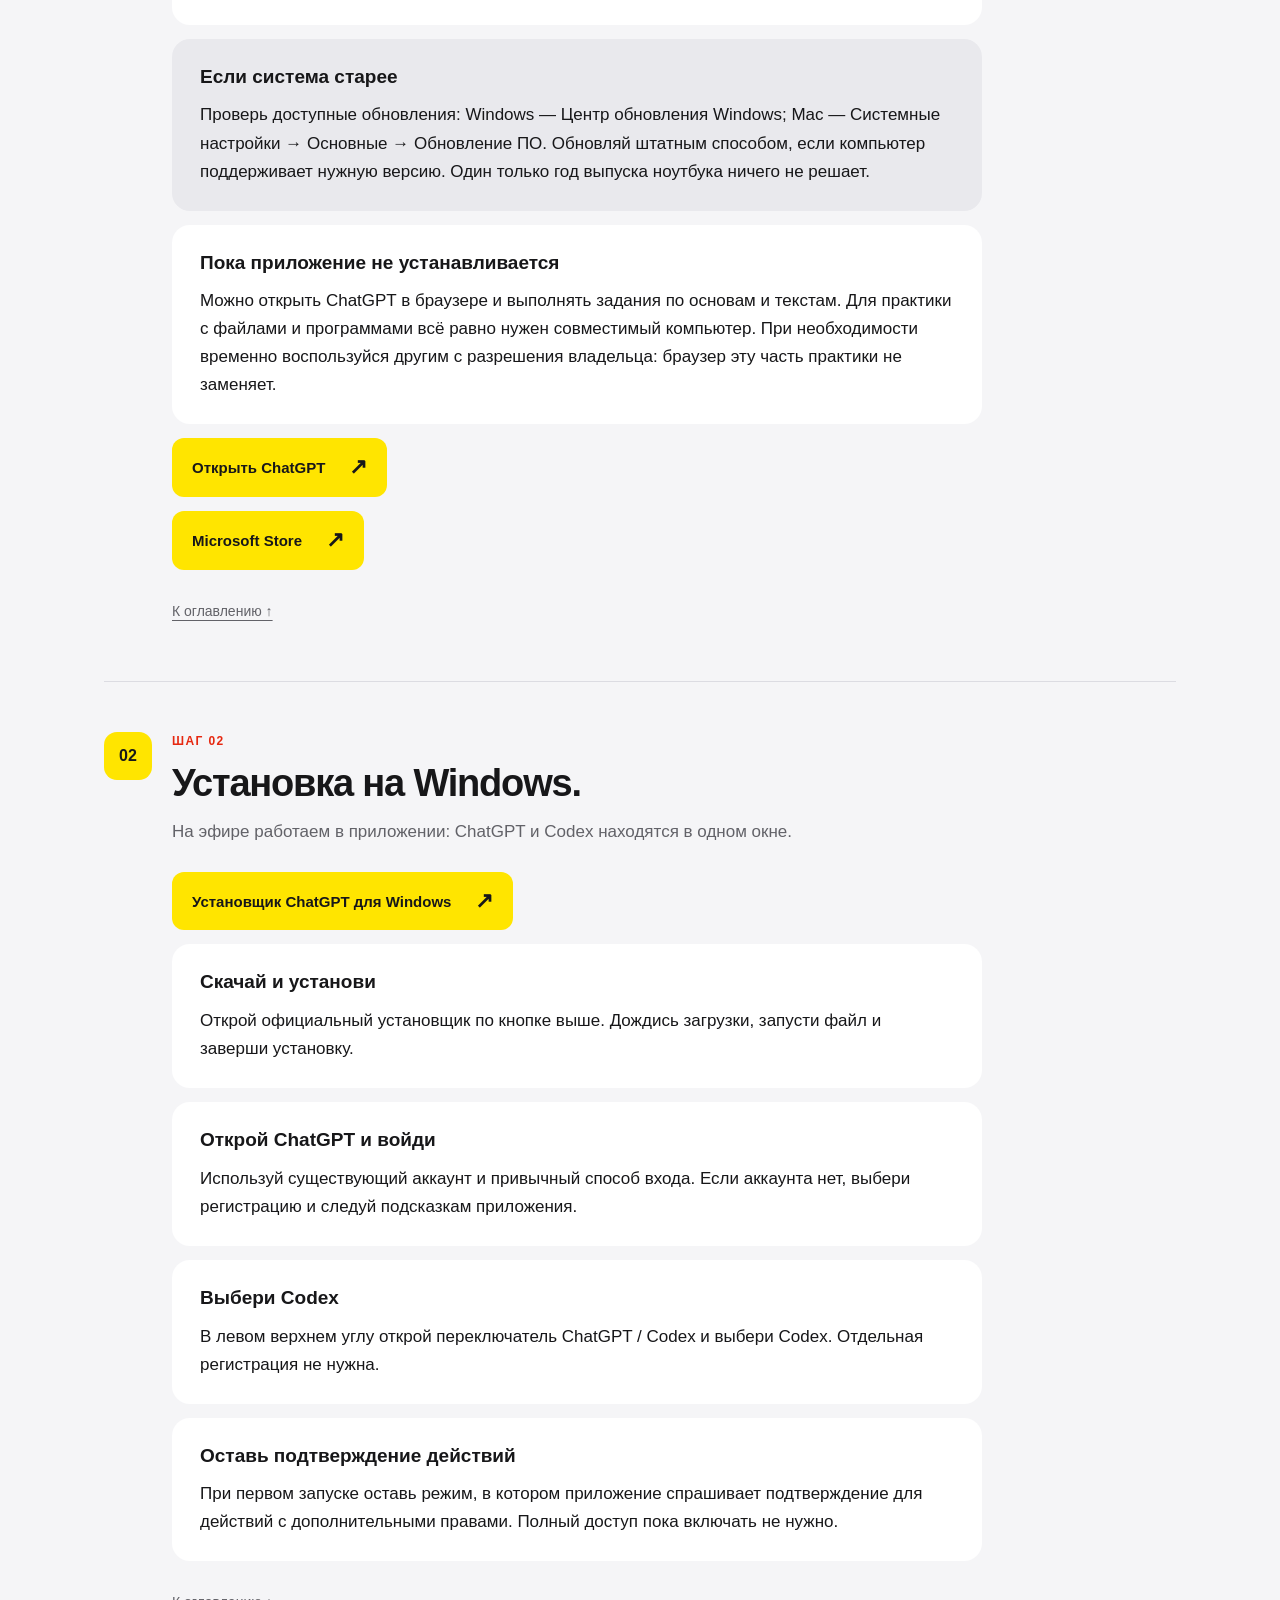
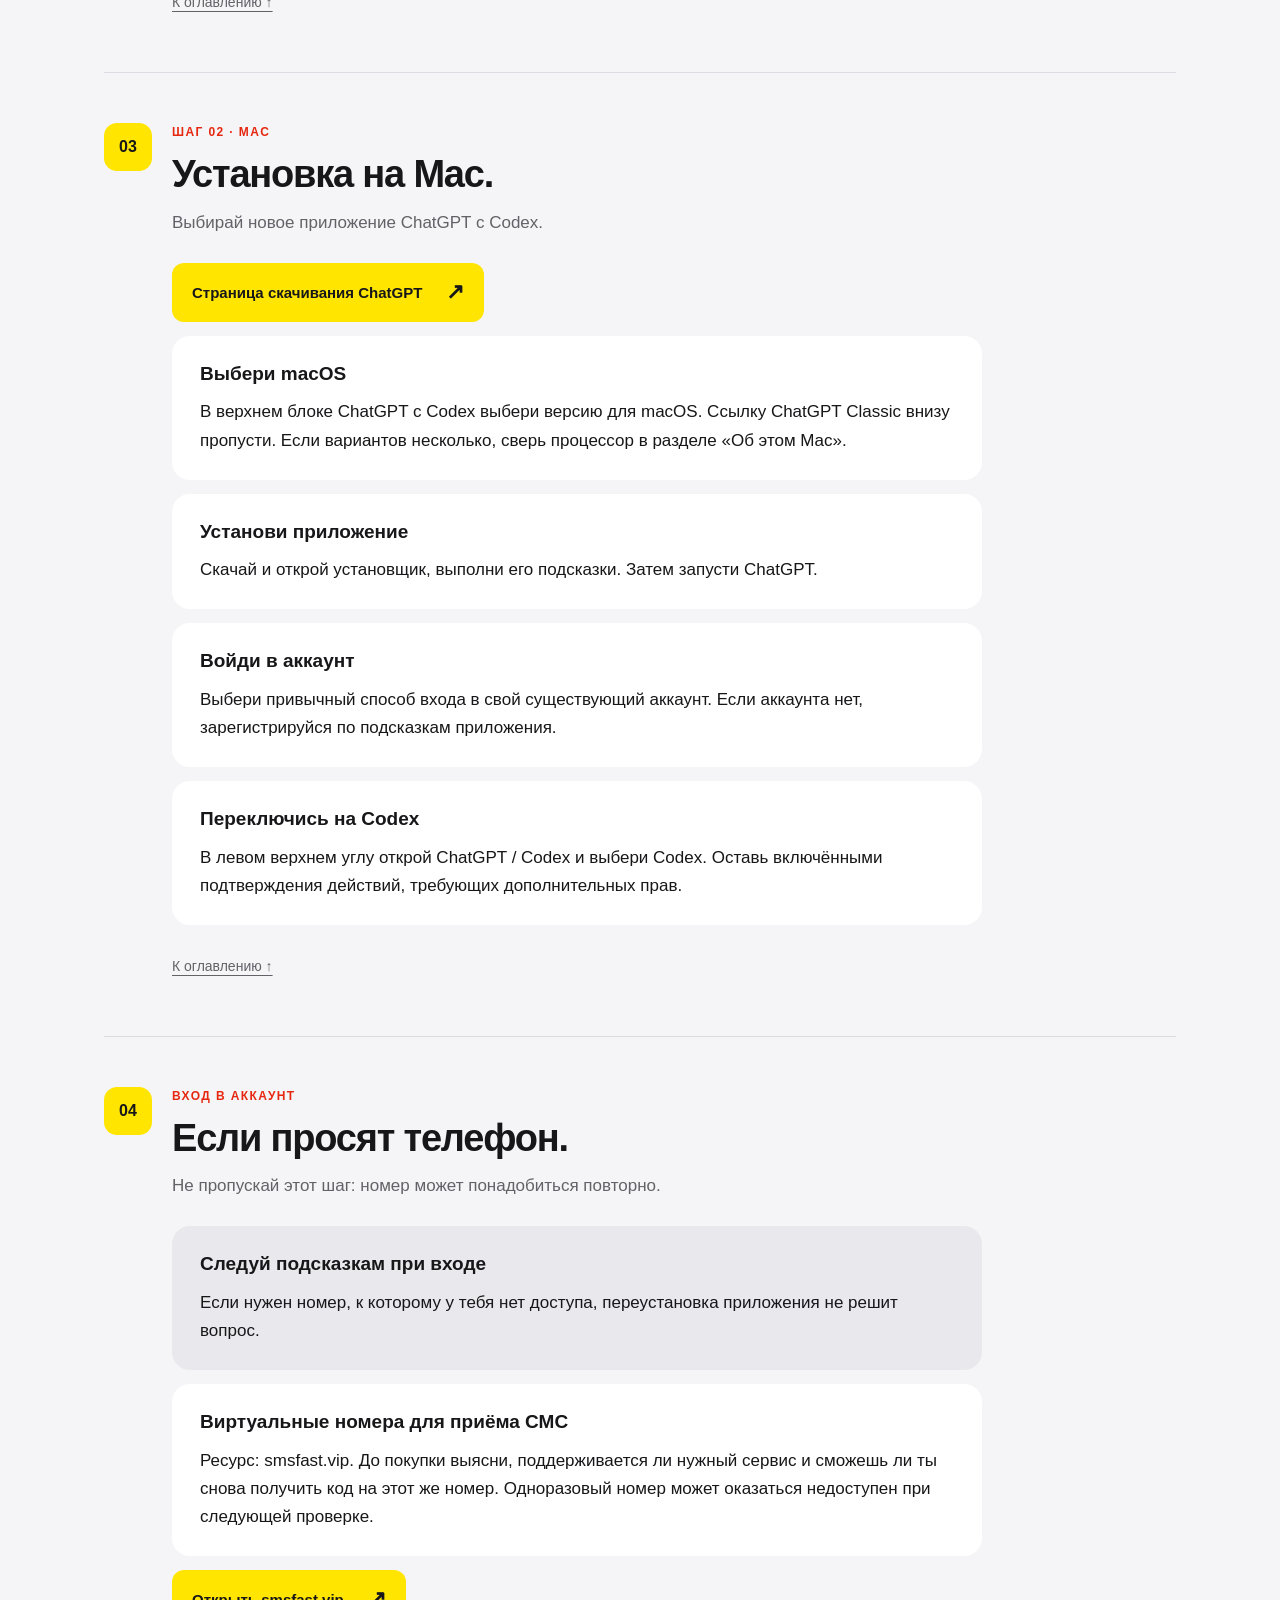
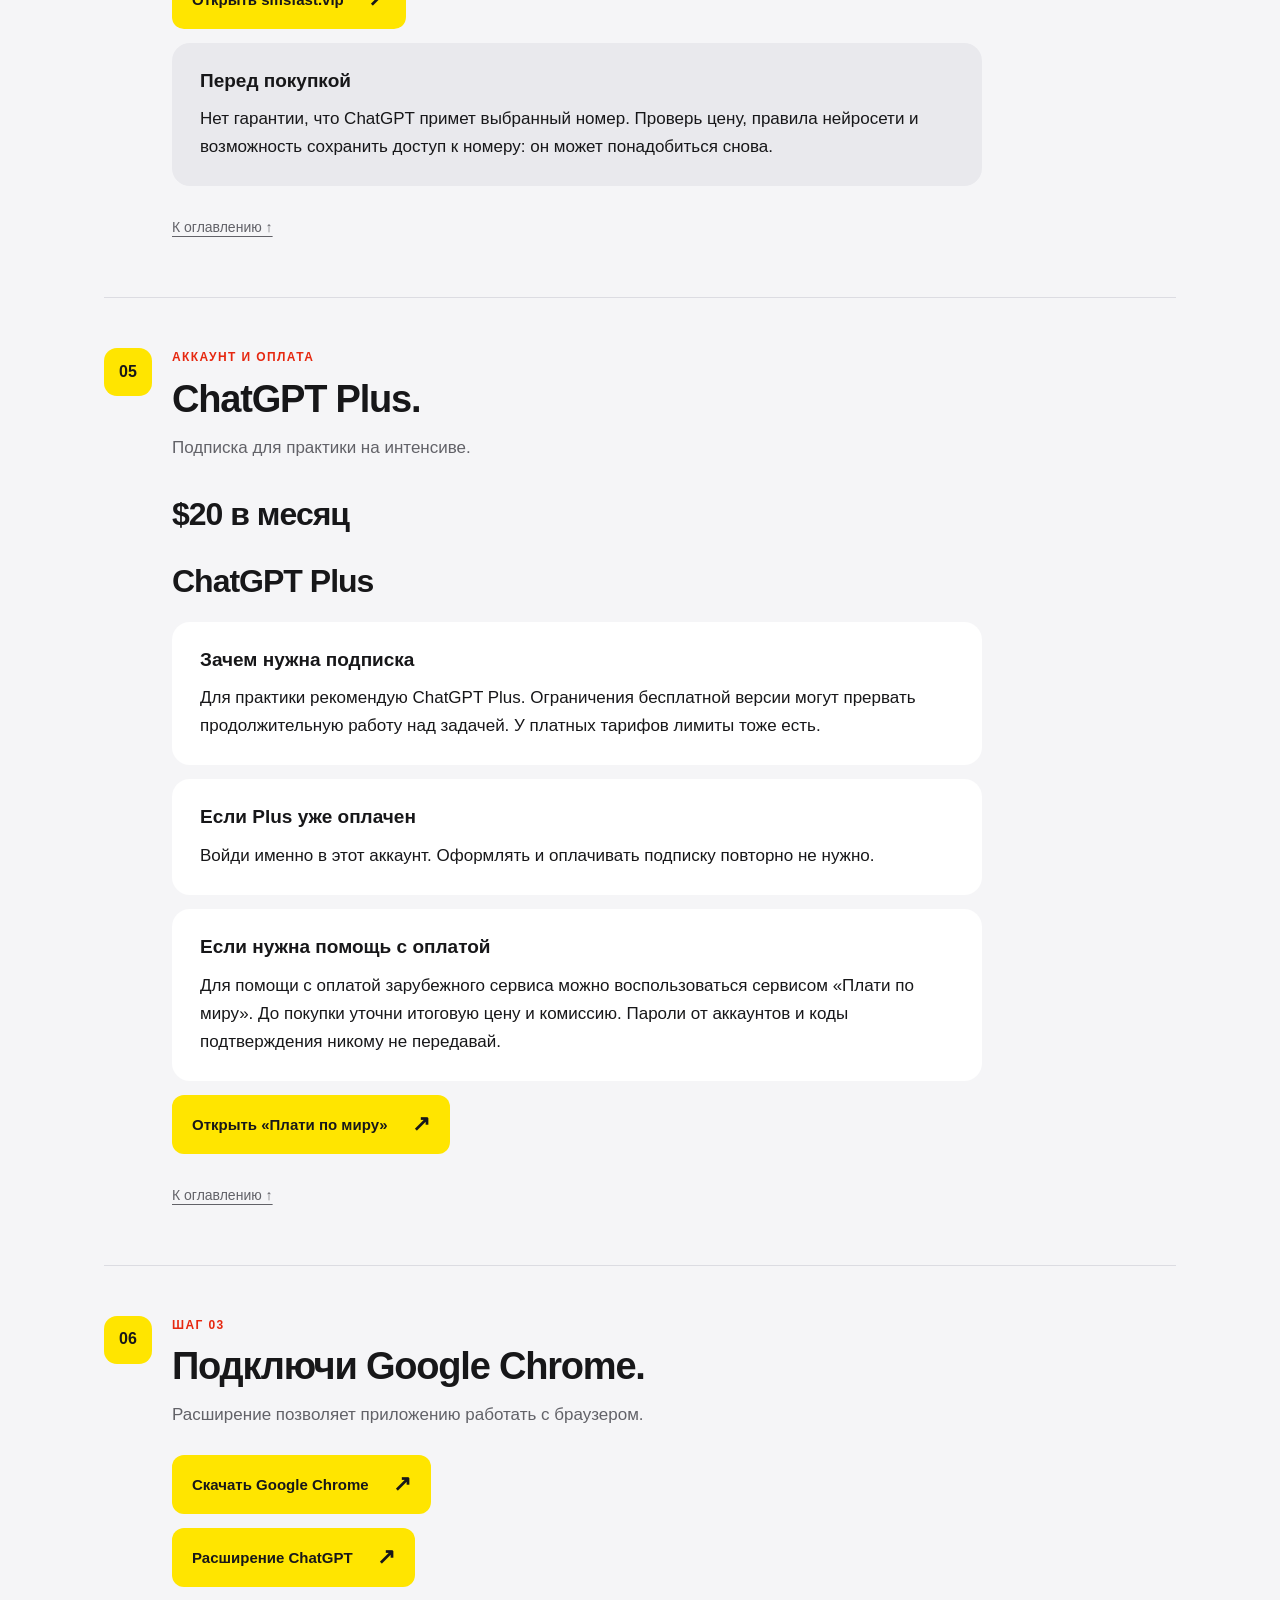
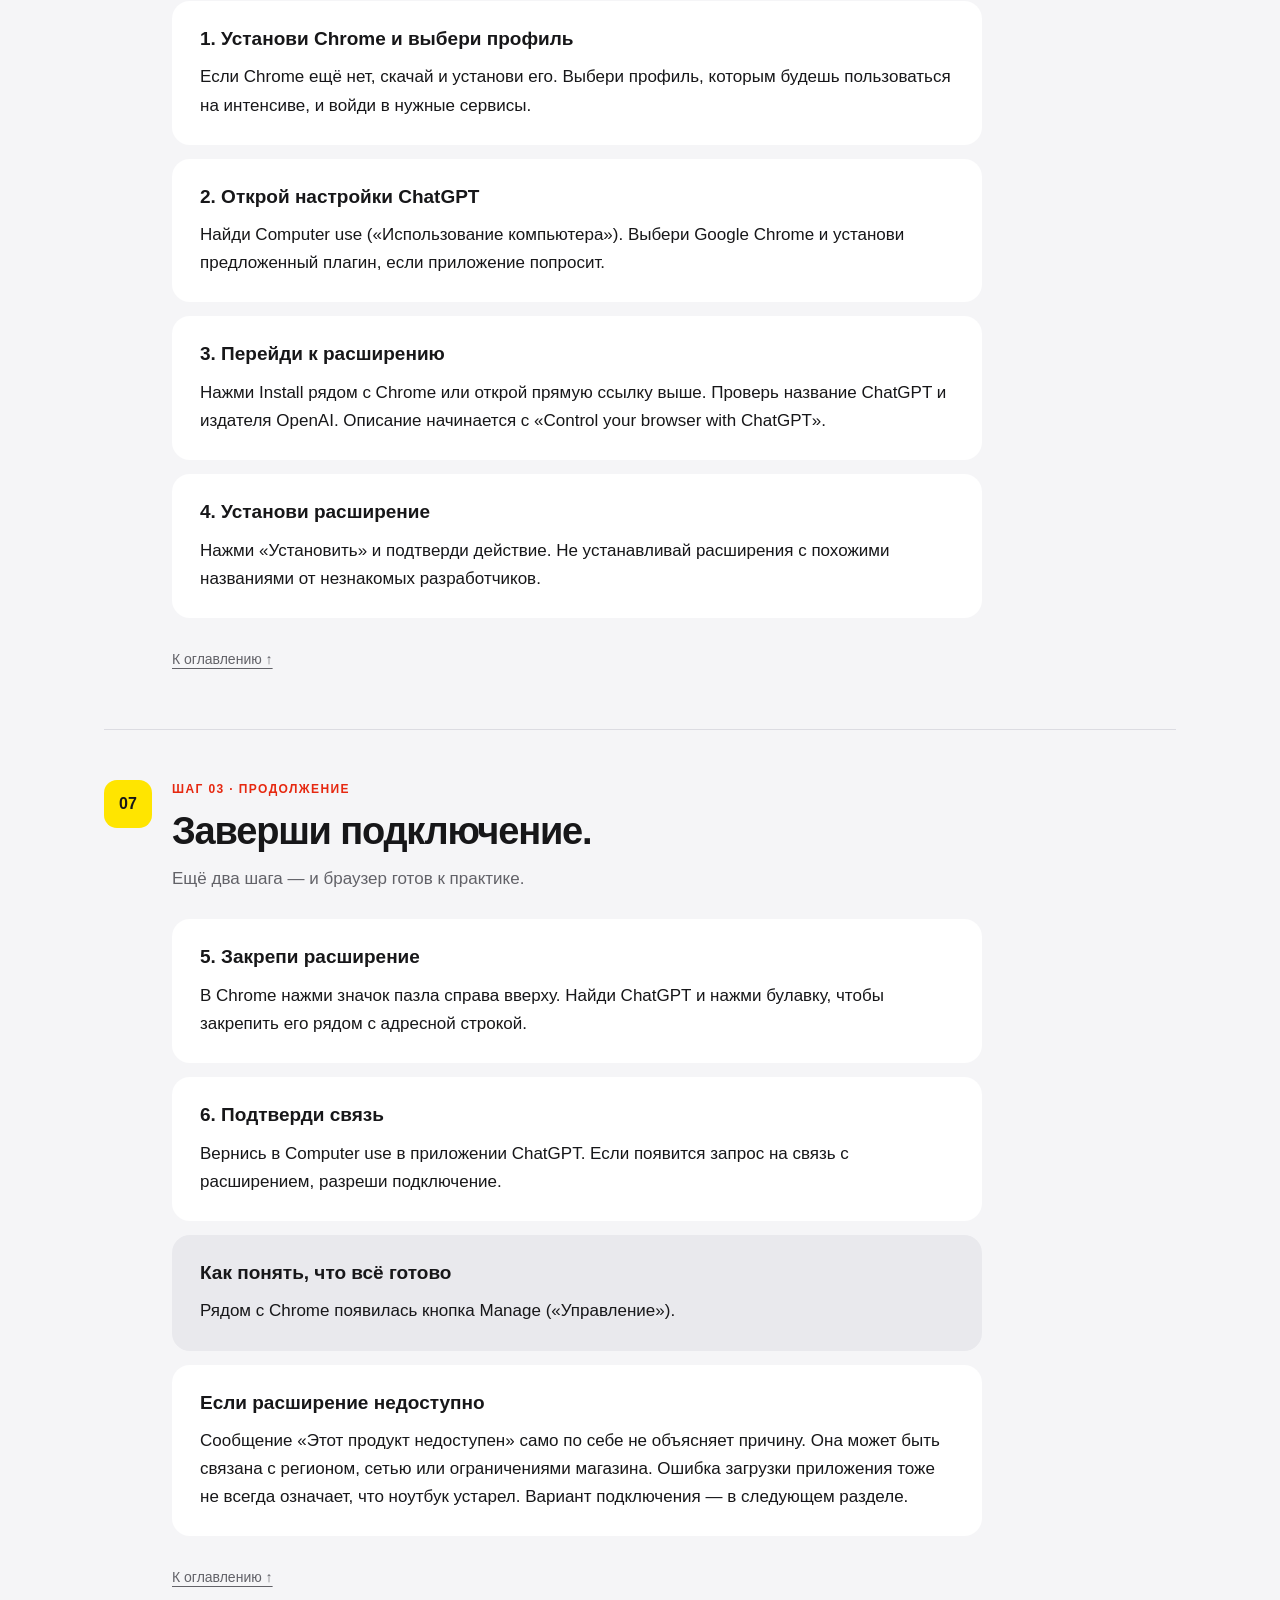
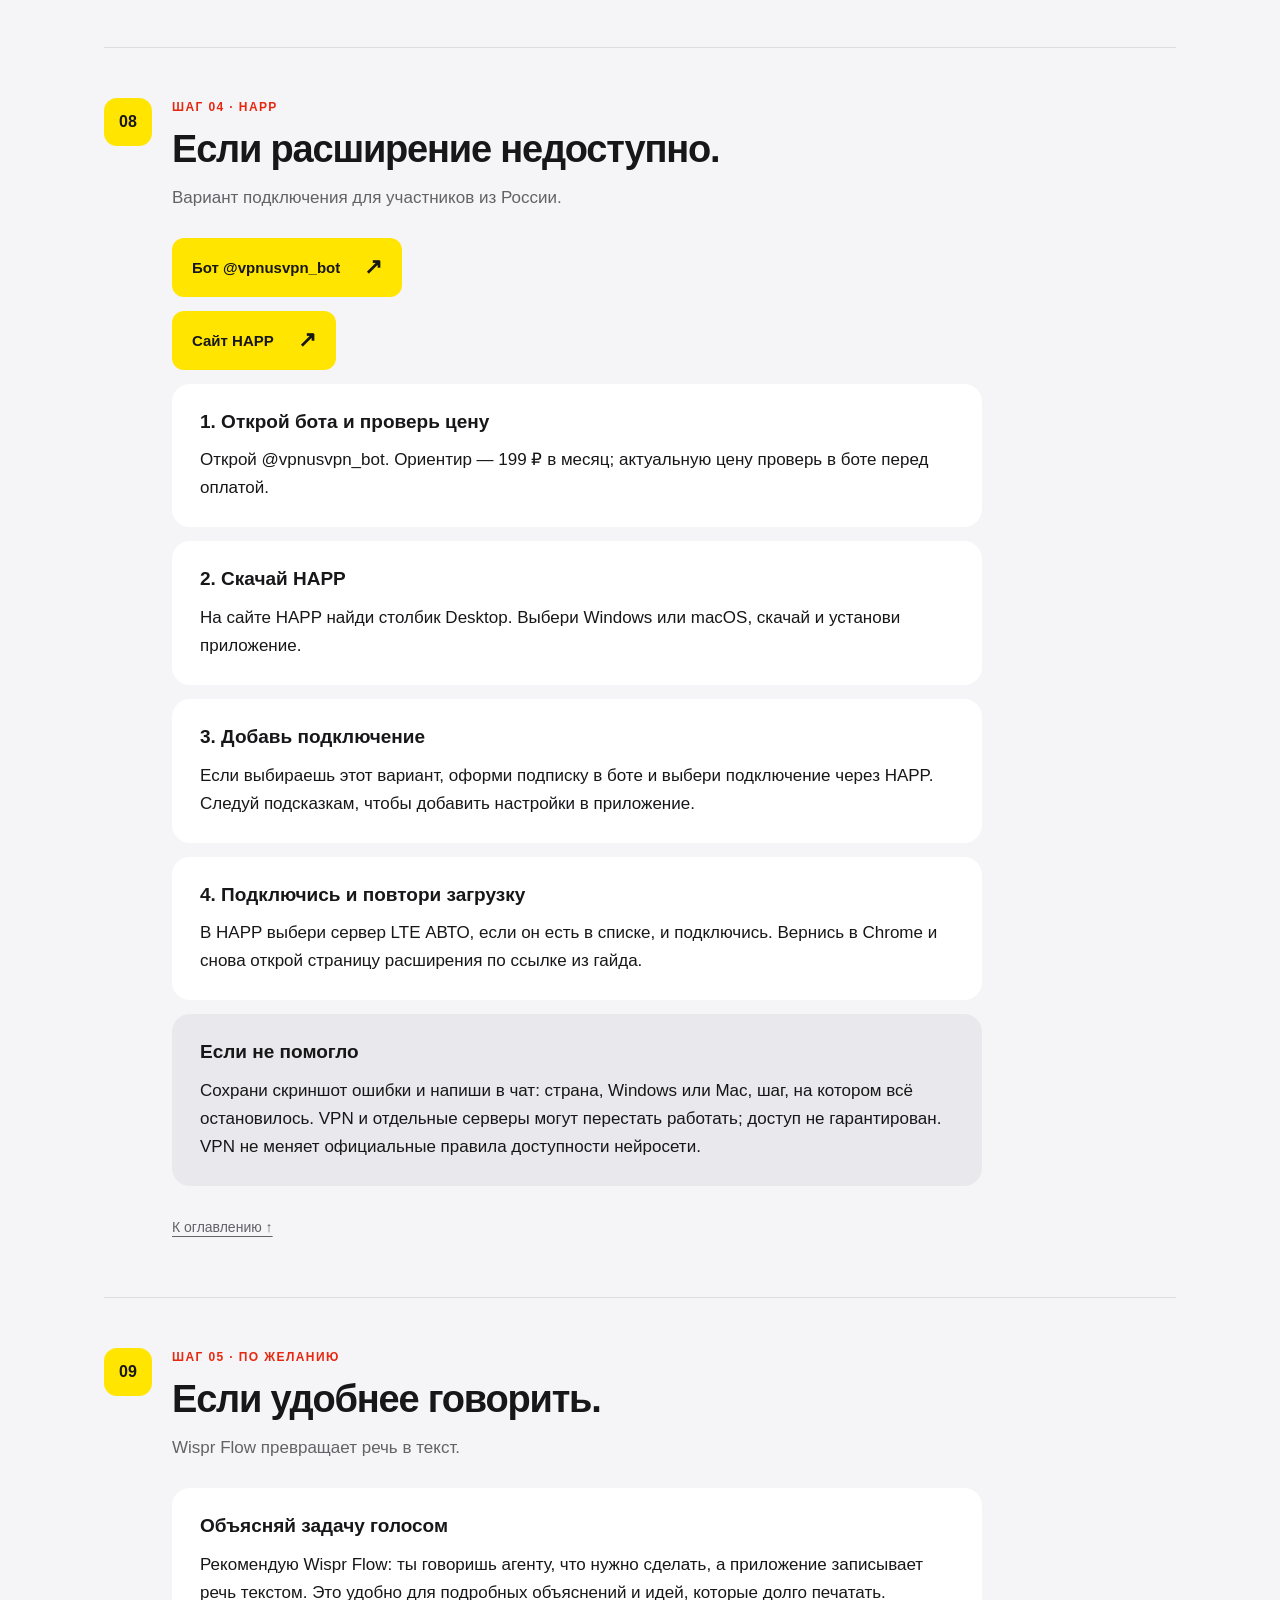
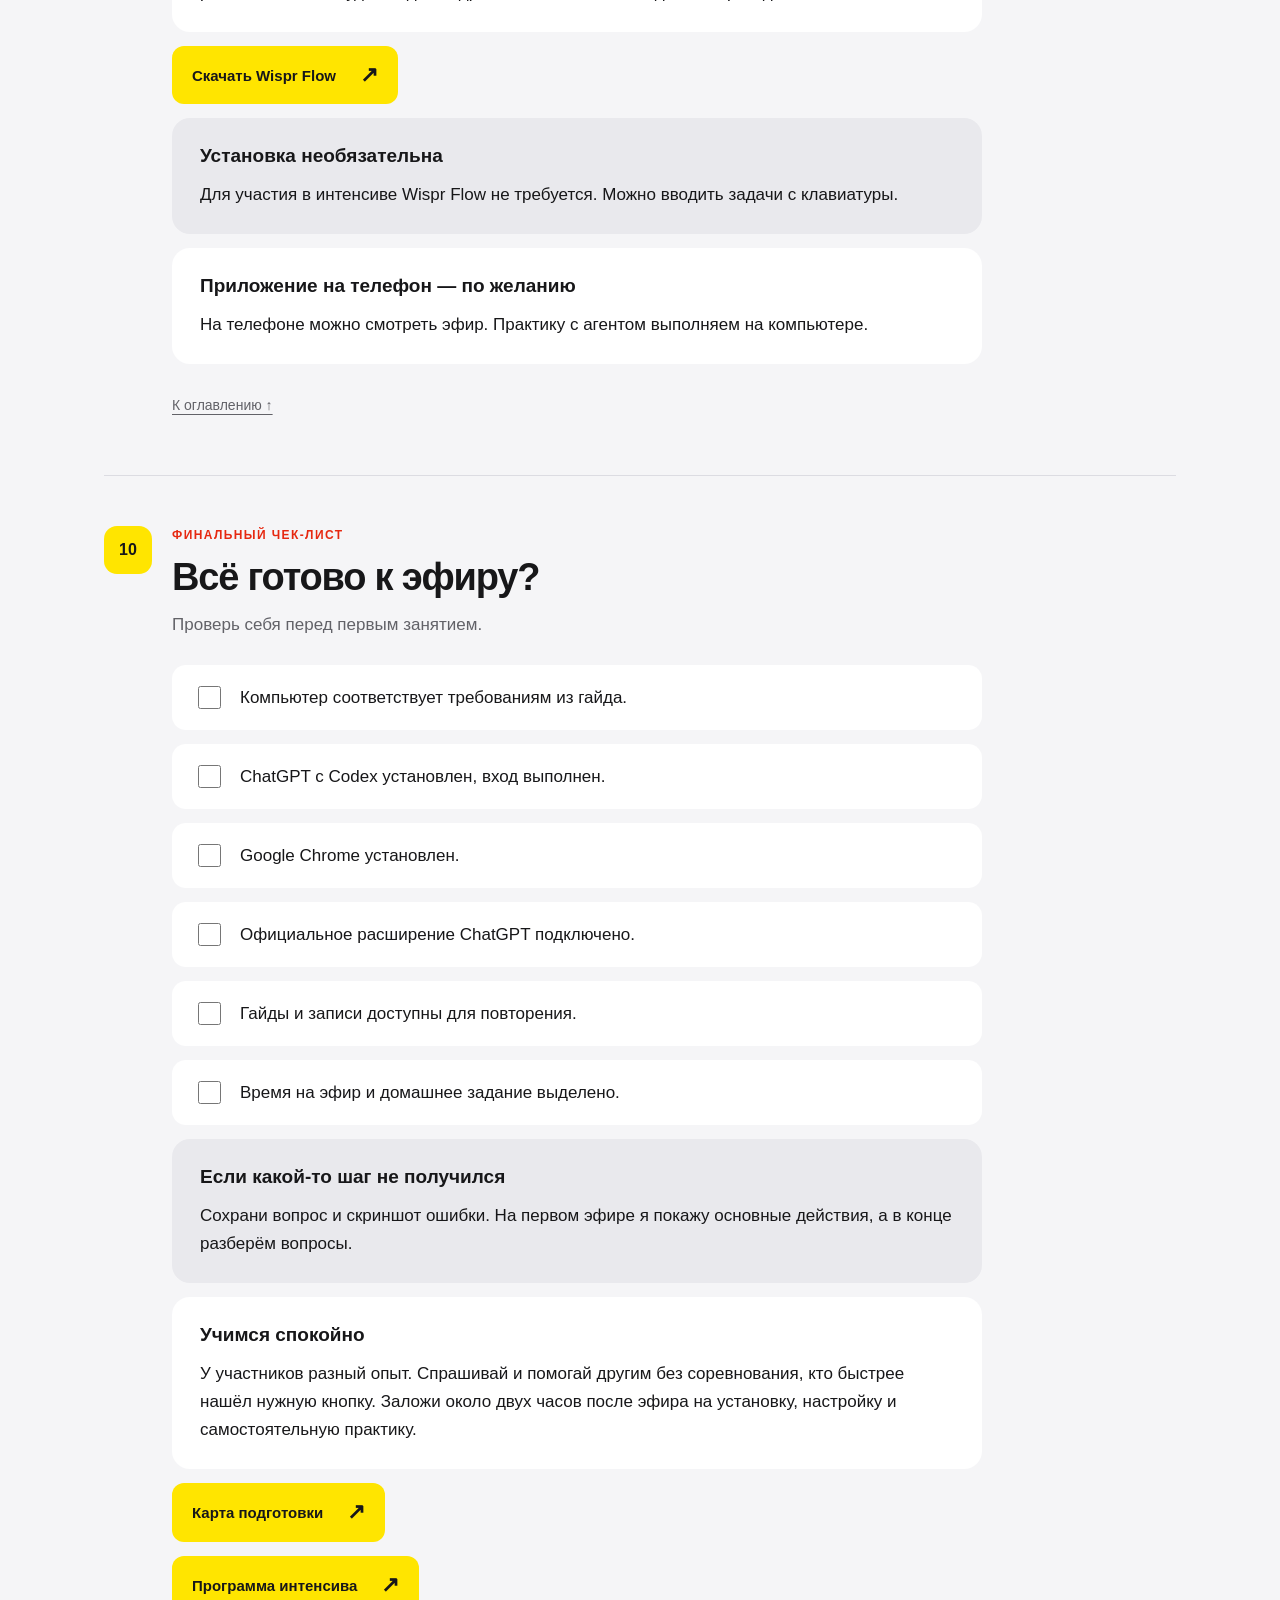
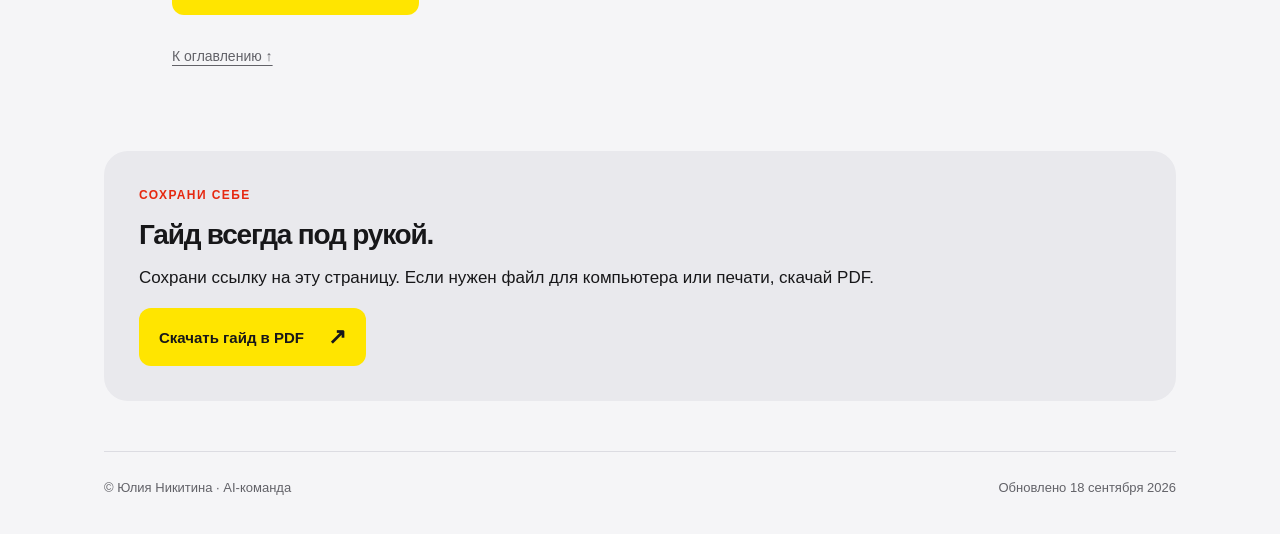
==== commit af6d572a: "Replace payment help link with requested Plati po miru referral" ====
--- a/guide/index.html
+++ b/guide/index.html
@@ -1,3 +1,3 @@
 <!doctype html><html lang="ru"><head><meta charset="utf-8"><meta name="viewport" content="width=device-width, initial-scale=1"><meta name="theme-color" content="#f5f5f7"><meta name="robots" content="noindex, follow"><title>Подготовка к интенсиву — AI-команда с Юлей</title><meta name="description" content="Пошаговый гайд подготовки к интенсиву AI-команда с Юлей: компьютер, ChatGPT, вход и подключение браузера."><style>
 :root{--ink:#171719;--muted:#626268;--paper:#f5f5f7;--pale:#e9e9ed;--yellow:#ffe500;--red:#e62810}*{box-sizing:border-box}html{scroll-behavior:smooth;scroll-padding-top:90px}body{margin:0;background:var(--paper);color:var(--ink);font:17px/1.65 Arial,sans-serif}a{color:inherit;text-decoration:none}a:focus-visible,input:focus-visible,summary:focus-visible{outline:3px solid var(--red);outline-offset:5px}header{border-bottom:1px solid #dddde2;background:#f5f5f7f5;position:sticky;top:0;z-index:5;backdrop-filter:blur(12px)}.header-inner{max-width:1160px;margin:auto;padding:16px 24px;display:flex;justify-content:space-between;align-items:center;gap:16px}.brand{font-weight:800;letter-spacing:-1px;font-size:23px;display:flex;align-items:center;gap:10px}.brand b{background:var(--yellow);border-radius:50%;width:34px;height:34px;display:grid;place-items:center}.header-link{font-size:14px;font-weight:700;padding:8px}main{max-width:1120px;margin:auto;padding:0 24px}.hero{padding:70px 0 44px;display:grid;grid-template-columns:1.3fr 1fr;gap:52px;align-items:center}.eyebrow{color:var(--red);font-size:12px;letter-spacing:1.4px;font-weight:700;margin:0 0 14px;text-transform:uppercase}h1{font-size:clamp(42px,5.5vw,70px);line-height:1.05;letter-spacing:-2.7px;margin:0 0 24px}h1 em{font-style:normal;background:var(--yellow);padding:0 8px 3px;border-radius:5px}h2{font-size:clamp(26px,3.4vw,38px);letter-spacing:-1.2px;line-height:1.15;margin:0 0 12px}h3{font-size:19px;line-height:1.35;margin:0 0 12px}p{margin:0 0 16px}p:last-child{margin-bottom:0}.intro{color:var(--muted)}.button{background:var(--yellow);display:inline-flex;gap:24px;align-items:center;justify-content:space-between;min-height:52px;padding:14px 20px;border-radius:12px;font-size:15px;line-height:1.4;font-weight:700;max-width:100%;transition:background .15s}.button:hover{background:#f4d900}.button span{font-size:22px;flex-shrink:0}.actions{display:flex;flex-wrap:wrap;gap:12px;margin-top:28px}.secondary{background:#fff;border:1px solid #d8d8df}.hero-note{background:var(--pale);border-radius:24px;padding:30px;position:relative}.hero-note .label{display:inline-block;background:#fff;border-radius:8px;font-size:12px;letter-spacing:1px;font-weight:bold;padding:6px 12px;margin-bottom:22px}.need{padding:18px 0;border-bottom:1px solid #cfcfd7}.need:last-child{border:0;padding-bottom:0}.need strong{display:block;font-size:20px}.need p{font-size:15px;color:#494950}.toc{border:1px solid #dcdce2;border-radius:20px;background:white;margin:12px 0 52px;padding:8px 24px}.toc summary{cursor:pointer;font-weight:bold;padding:16px 0;font-size:19px;min-height:52px}.toc nav{display:grid;grid-template-columns:1fr 1fr;gap:4px 22px;padding-bottom:20px}.toc a{display:flex;gap:14px;padding:10px 8px;min-height:48px;border-radius:8px;font-size:15px}.toc a:hover{background:var(--paper)}.toc a span{color:var(--red);font-size:12px;padding-top:3px}.section{padding:50px 0;border-top:1px solid #dcdce2;scroll-margin-top:10px}.section-head{display:flex;gap:20px;margin-bottom:26px}.number{display:grid;place-items:center;background:var(--yellow);border-radius:13px;min-width:48px;height:48px;font-size:16px;font-weight:bold}.section-head .eyebrow{margin-bottom:10px}.section-body{max-width:810px;margin-left:68px;display:flex;flex-direction:column;align-items:flex-start;gap:14px}.card{background:#fff;border-radius:18px;padding:25px 28px;width:100%}.card p{font-size:17px}.card.pale{background:var(--pale)}.back{display:inline-block;margin:22px 0 0 68px;padding:8px 0;font-size:14px;color:var(--muted);text-decoration:underline;text-underline-offset:4px}.price{font-size:32px;font-weight:700;letter-spacing:-1px;margin:0}.check{display:flex;align-items:center;gap:16px;padding:18px 22px;border-radius:14px;background:#fff;width:100%;cursor:pointer}.check input{width:23px;height:23px;accent-color:#d8bf00;flex-shrink:0}.check:has(input:checked){background:#fff9c4}.download{padding:35px;background:var(--pale);border-radius:24px;margin:25px 0 50px}.download h2{font-size:28px}footer{padding:25px 0 35px;border-top:1px solid #dcdce2;color:var(--muted);display:flex;justify-content:space-between;font-size:13px;gap:15px}.skip{position:absolute;left:12px;top:-100px}.skip:focus{top:12px;background:var(--yellow);padding:14px;z-index:10}@media(max-width:650px){body{font-size:16px}.header-inner{padding:12px 18px}.brand{font-size:20px}.header-link{font-size:12px}main{padding:0 18px}.hero{grid-template-columns:1fr;gap:28px;padding:38px 0 25px}h1{font-size:44px;letter-spacing:-1.7px}.hero-note{padding:23px;border-radius:20px}.toc{padding:4px 18px;margin-bottom:25px}.toc nav{grid-template-columns:1fr}.section{padding:32px 0}.section-head{gap:12px}.number{min-width:37px;height:37px;border-radius:10px;font-size:13px}.section-body{margin:0}.section-head .eyebrow{font-size:10px;letter-spacing:.8px}h2{font-size:28px;letter-spacing:-.8px}.card{padding:22px}.card p{font-size:16px}.button{width:100%;min-height:54px}.back{margin-left:0}.download{padding:24px}footer{flex-direction:column}}@media(prefers-reduced-motion:reduce){html{scroll-behavior:auto}}@media print{header,.toc,.back,.actions,.download{display:none}.hero{display:block}.section{break-inside:avoid}.button{background:none;text-decoration:underline}.button[href^="http"]:after{content:" (" attr(href) ")";font-weight:normal;font-size:10px}body{font-size:12px}}
-</style></head><body><a class="skip" href="#computer">Перейти к шагам</a><header><div class="header-inner"><a class="brand" href="#top" aria-label="AI-команда — начало">ai команда <b aria-hidden="true">↗</b></a><a class="header-link" href="#map">Все шаги ↓</a></div></header><main id="top"><div class="hero"><div><p class="eyebrow">Юлия Никитина · AI-команда</p><h1>Подготовься<br>к своему<br><em>AI-старту.</em></h1><p class="intro">Все шаги перед первым эфиром — в одном месте. Открывай ссылки, устанавливай приложения и приходи на практику с готовым рабочим местом.</p><div class="actions"><a class="button" href="#computer">Начать подготовку<span aria-hidden="true">↗</span></a><a class="button secondary" href="guide.pdf">Скачать PDF<span aria-hidden="true">↗</span></a></div></div><aside class="hero-note"><span class="label">ЧТО ПОНАДОБИТСЯ</span><div class="need"><strong>Ноутбук или компьютер</strong><p>На нём выполняем практику. С телефона можно читать этот гайд и смотреть эфир.</p></div><div class="need"><strong>Время на практику</strong><p>Около двух часов после каждого эфира на установку, настройку и домашнее задание.</p></div><div class="need"><strong>Гайды и записи под рукой</strong><p>Эфиры будут в записи. Возвращайся к нужному шагу в удобном темпе.</p></div></aside></div><details class="toc" id="map" open><summary>Твой маршрут · все шаги</summary><nav aria-label="Оглавление"><a href="#computer"><span>01</span>Подойдёт ли компьютер?</a><a href="#install"><span>02</span>Установка на Windows</a><a href="#mac"><span>03</span>Установка на Mac</a><a href="#phone"><span>04</span>Если просят телефон</a><a href="#account"><span>05</span>ChatGPT Plus</a><a href="#chrome"><span>06</span>Подключи Google Chrome</a><a href="#chrome_finish"><span>07</span>Заверши подключение</a><a href="#network"><span>08</span>Если расширение недоступно</a><a href="#voice"><span>09</span>Если удобнее говорить</a><a href="#check"><span>10</span>Всё готово к эфиру?</a></nav></details><p class="intro">На первом занятии я покажу, как устроены приложения и куда нажимать. Если хочешь прийти с готовым рабочим местом, пройди эти шаги заранее.</p><section id="computer" class="section"><div class="section-head"><span class="number">01</span><div><p class="eyebrow">ШАГ 01</p><h2>Подойдёт ли компьютер?</h2><p class="intro">Для работы агента с файлами и программами нужен ноутбук или ПК.</p></div></div><div class="section-body"><div class="card "><h3>Windows 11</h3><p>64-разрядная система x64 или ARM64.<br>Проверка: Пуск → Параметры → Система → О системе.</p></div><div class="card "><h3>Mac</h3><p>macOS 14 и новее. Процессор Apple Silicon (M1 и новее) или Intel.<br>Проверка: меню Apple → Об этом Mac.</p></div><div class="card pale"><h3>Если система старее</h3><p>Проверь доступные обновления: Windows — Центр обновления Windows; Mac — Системные настройки → Основные → Обновление ПО. Обновляй штатным способом, если компьютер поддерживает нужную версию. Один только год выпуска ноутбука ничего не решает.</p></div><div class="card "><h3>Пока приложение не устанавливается</h3><p>Можно открыть ChatGPT в браузере и выполнять задания по основам и текстам. Для практики с файлами и программами всё равно нужен совместимый компьютер. При необходимости временно воспользуйся другим с разрешения владельца: браузер эту часть практики не заменяет.</p></div><a class="button" href="https://chatgpt.com/">Открыть ChatGPT<span aria-hidden="true">↗</span></a><a class="button" href="https://apps.microsoft.com/detail/9plm9xgg6vks">Microsoft Store<span aria-hidden="true">↗</span></a></div><a class="back" href="#map">К оглавлению ↑</a></section><section id="install" class="section"><div class="section-head"><span class="number">02</span><div><p class="eyebrow">ШАГ 02</p><h2>Установка на Windows.</h2><p class="intro">На эфире работаем в приложении: ChatGPT и Codex находятся в одном окне.</p></div></div><div class="section-body"><a class="button" href="https://get.microsoft.com/installer/download/9PLM9XGG6VKS?cid=website_cta_psi&amp;utm_source=chatgpt.com">Установщик ChatGPT для Windows<span aria-hidden="true">↗</span></a><div class="card "><h3>Скачай и установи</h3><p>Открой официальный установщик по кнопке выше. Дождись загрузки, запусти файл и заверши установку.</p></div><div class="card "><h3>Открой ChatGPT и войди</h3><p>Используй существующий аккаунт и привычный способ входа. Если аккаунта нет, выбери регистрацию и следуй подсказкам приложения.</p></div><div class="card "><h3>Выбери Codex</h3><p>В левом верхнем углу открой переключатель ChatGPT / Codex и выбери Codex. Отдельная регистрация не нужна.</p></div><div class="card "><h3>Оставь подтверждение действий</h3><p>При первом запуске оставь режим, в котором приложение спрашивает подтверждение для действий с дополнительными правами. Полный доступ пока включать не нужно.</p></div></div><a class="back" href="#map">К оглавлению ↑</a></section><section id="mac" class="section"><div class="section-head"><span class="number">03</span><div><p class="eyebrow">ШАГ 02 · MAC</p><h2>Установка на Mac.</h2><p class="intro">Выбирай новое приложение ChatGPT с Codex.</p></div></div><div class="section-body"><a class="button" href="https://chatgpt.com/download/">Страница скачивания ChatGPT<span aria-hidden="true">↗</span></a><div class="card "><h3>Выбери macOS</h3><p>В верхнем блоке ChatGPT с Codex выбери версию для macOS. Ссылку ChatGPT Classic внизу пропусти. Если вариантов несколько, сверь процессор в разделе «Об этом Mac».</p></div><div class="card "><h3>Установи приложение</h3><p>Скачай и открой установщик, выполни его подсказки. Затем запусти ChatGPT.</p></div><div class="card "><h3>Войди в аккаунт</h3><p>Выбери привычный способ входа в свой существующий аккаунт. Если аккаунта нет, зарегистрируйся по подсказкам приложения.</p></div><div class="card "><h3>Переключись на Codex</h3><p>В левом верхнем углу открой ChatGPT / Codex и выбери Codex. Оставь включёнными подтверждения действий, требующих дополнительных прав.</p></div></div><a class="back" href="#map">К оглавлению ↑</a></section><section id="phone" class="section"><div class="section-head"><span class="number">04</span><div><p class="eyebrow">ВХОД В АККАУНТ</p><h2>Если просят телефон.</h2><p class="intro">Не пропускай этот шаг: номер может понадобиться повторно.</p></div></div><div class="section-body"><div class="card pale"><h3>Следуй подсказкам при входе</h3><p>Если нужен номер, к которому у тебя нет доступа, переустановка приложения не решит вопрос.</p></div><div class="card "><h3>Виртуальные номера для приёма СМС</h3><p>Ресурс: smsfast.vip. До покупки выясни, поддерживается ли нужный сервис и сможешь ли ты снова получить код на этот же номер. Одноразовый номер может оказаться недоступен при следующей проверке.</p></div><a class="button" href="https://smsfast.vip">Открыть smsfast.vip<span aria-hidden="true">↗</span></a><div class="card pale"><h3>Перед покупкой</h3><p>Нет гарантии, что ChatGPT примет выбранный номер. Проверь цену, правила нейросети и возможность сохранить доступ к номеру: он может понадобиться снова.</p></div></div><a class="back" href="#map">К оглавлению ↑</a></section><section id="account" class="section"><div class="section-head"><span class="number">05</span><div><p class="eyebrow">АККАУНТ И ОПЛАТА</p><h2>ChatGPT Plus.</h2><p class="intro">Подписка для практики на интенсиве.</p></div></div><div class="section-body"><p class="price">$20 в месяц</p><p class="price">ChatGPT Plus</p><div class="card "><h3>Зачем нужна подписка</h3><p>Для практики рекомендую ChatGPT Plus. Ограничения бесплатной версии могут прервать продолжительную работу над задачей. У платных тарифов лимиты тоже есть.</p></div><div class="card "><h3>Если Plus уже оплачен</h3><p>Войди именно в этот аккаунт. Оформлять и оплачивать подписку повторно не нужно.</p></div><div class="card "><h3>Если нужна помощь с оплатой</h3><p>Для помощи с оплатой зарубежного сервиса можно обратиться к @platipomiru_bot. До покупки уточни итоговую цену и комиссию. Пароли от аккаунтов и коды подтверждения никому не передавай.</p></div><a class="button" href="https://t.me/platipomiru_bot">Открыть @platipomiru_bot<span aria-hidden="true">↗</span></a></div><a class="back" href="#map">К оглавлению ↑</a></section><section id="chrome" class="section"><div class="section-head"><span class="number">06</span><div><p class="eyebrow">ШАГ 03</p><h2>Подключи Google Chrome.</h2><p class="intro">Расширение позволяет приложению работать с браузером.</p></div></div><div class="section-body"><a class="button" href="https://www.google.com/chrome/">Скачать Google Chrome<span aria-hidden="true">↗</span></a><a class="button" href="https://chromewebstore.google.com/detail/chatgpt/hehggadaopoacecdllhhajmbjkdcmajg">Расширение ChatGPT<span aria-hidden="true">↗</span></a><div class="card "><h3>1. Установи Chrome и выбери профиль</h3><p>Если Chrome ещё нет, скачай и установи его. Выбери профиль, которым будешь пользоваться на интенсиве, и войди в нужные сервисы.</p></div><div class="card "><h3>2. Открой настройки ChatGPT</h3><p>Найди Computer use («Использование компьютера»). Выбери Google Chrome и установи предложенный плагин, если приложение попросит.</p></div><div class="card "><h3>3. Перейди к расширению</h3><p>Нажми Install рядом с Chrome или открой прямую ссылку выше. Проверь название ChatGPT и издателя OpenAI. Описание начинается с «Control your browser with ChatGPT».</p></div><div class="card "><h3>4. Установи расширение</h3><p>Нажми «Установить» и подтверди действие. Не устанавливай расширения с похожими названиями от незнакомых разработчиков.</p></div></div><a class="back" href="#map">К оглавлению ↑</a></section><section id="chrome_finish" class="section"><div class="section-head"><span class="number">07</span><div><p class="eyebrow">ШАГ 03 · ПРОДОЛЖЕНИЕ</p><h2>Заверши подключение.</h2><p class="intro">Ещё два шага — и браузер готов к практике.</p></div></div><div class="section-body"><div class="card "><h3>5. Закрепи расширение</h3><p>В Chrome нажми значок пазла справа вверху. Найди ChatGPT и нажми булавку, чтобы закрепить его рядом с адресной строкой.</p></div><div class="card "><h3>6. Подтверди связь</h3><p>Вернись в Computer use в приложении ChatGPT. Если появится запрос на связь с расширением, разреши подключение.</p></div><div class="card pale"><h3>Как понять, что всё готово</h3><p>Рядом с Chrome появилась кнопка Manage («Управление»).</p></div><div class="card "><h3>Если расширение недоступно</h3><p>Сообщение «Этот продукт недоступен» само по себе не объясняет причину. Она может быть связана с регионом, сетью или ограничениями магазина. Ошибка загрузки приложения тоже не всегда означает, что ноутбук устарел. Вариант подключения — в следующем разделе.</p></div></div><a class="back" href="#map">К оглавлению ↑</a></section><section id="network" class="section"><div class="section-head"><span class="number">08</span><div><p class="eyebrow">ШАГ 04 · HAPP</p><h2>Если расширение недоступно.</h2><p class="intro">Вариант подключения для участников из России.</p></div></div><div class="section-body"><a class="button" href="https://t.me/vpnusvpn_bot">Бот @vpnusvpn_bot<span aria-hidden="true">↗</span></a><a class="button" href="https://www.happ.su/main/ru">Сайт HAPP<span aria-hidden="true">↗</span></a><div class="card "><h3>1. Открой бота и проверь цену</h3><p>Открой @vpnusvpn_bot. Ориентир — 199 ₽ в месяц; актуальную цену проверь в боте перед оплатой.</p></div><div class="card "><h3>2. Скачай HAPP</h3><p>На сайте HAPP найди столбик Desktop. Выбери Windows или macOS, скачай и установи приложение.</p></div><div class="card "><h3>3. Добавь подключение</h3><p>Если выбираешь этот вариант, оформи подписку в боте и выбери подключение через HAPP. Следуй подсказкам, чтобы добавить настройки в приложение.</p></div><div class="card "><h3>4. Подключись и повтори загрузку</h3><p>В HAPP выбери сервер LTE АВТО, если он есть в списке, и подключись. Вернись в Chrome и снова открой страницу расширения по ссылке из гайда.</p></div><div class="card pale"><h3>Если не помогло</h3><p>Сохрани скриншот ошибки и напиши в чат: страна, Windows или Mac, шаг, на котором всё остановилось. VPN и отдельные серверы могут перестать работать; доступ не гарантирован. VPN не меняет официальные правила доступности нейросети.</p></div></div><a class="back" href="#map">К оглавлению ↑</a></section><section id="voice" class="section"><div class="section-head"><span class="number">09</span><div><p class="eyebrow">ШАГ 05 · ПО ЖЕЛАНИЮ</p><h2>Если удобнее говорить.</h2><p class="intro">Wispr Flow превращает речь в текст.</p></div></div><div class="section-body"><div class="card "><h3>Объясняй задачу голосом</h3><p>Рекомендую Wispr Flow: ты говоришь агенту, что нужно сделать, а приложение записывает речь текстом. Это удобно для подробных объяснений и идей, которые долго печатать.</p></div><a class="button" href="https://wisprflow.ai/r?JULIA1802">Скачать Wispr Flow<span aria-hidden="true">↗</span></a><div class="card pale"><h3>Установка необязательна</h3><p>Для участия в интенсиве Wispr Flow не требуется. Можно вводить задачи с клавиатуры.</p></div><div class="card "><h3>Приложение на телефон — по желанию</h3><p>На телефоне можно смотреть эфир. Практику с агентом выполняем на компьютере.</p></div></div><a class="back" href="#map">К оглавлению ↑</a></section><section id="check" class="section"><div class="section-head"><span class="number">10</span><div><p class="eyebrow">ФИНАЛЬНЫЙ ЧЕК-ЛИСТ</p><h2>Всё готово к эфиру?</h2><p class="intro">Проверь себя перед первым занятием.</p></div></div><div class="section-body"><label class="check"><input type="checkbox"><span>Компьютер соответствует требованиям из гайда.</span></label><label class="check"><input type="checkbox"><span>ChatGPT с Codex установлен, вход выполнен.</span></label><label class="check"><input type="checkbox"><span>Google Chrome установлен.</span></label><label class="check"><input type="checkbox"><span>Официальное расширение ChatGPT подключено.</span></label><label class="check"><input type="checkbox"><span>Гайды и записи доступны для повторения.</span></label><label class="check"><input type="checkbox"><span>Время на эфир и домашнее задание выделено.</span></label><div class="card pale"><h3>Если какой-то шаг не получился</h3><p>Сохрани вопрос и скриншот ошибки. На первом эфире я покажу основные действия, а в конце разберём вопросы.</p></div><div class="card "><h3>Учимся спокойно</h3><p>У участников разный опыт. Спрашивай и помогай другим без соревнования, кто быстрее нашёл нужную кнопку. Заложи около двух часов после эфира на установку, настройку и самостоятельную практику.</p></div><a class="button" href="#map">Карта подготовки<span aria-hidden="true">↗</span></a><a class="button" href="https://juliyanikitina.github.io/ai-team-marathon/">Программа интенсива<span aria-hidden="true">↗</span></a></div><a class="back" href="#map">К оглавлению ↑</a></section><div class="download"><p class="eyebrow">СОХРАНИ СЕБЕ</p><h2>Гайд всегда под рукой.</h2><p>Сохрани ссылку на эту страницу. Если нужен файл для компьютера или печати, скачай PDF.</p><a class="button" href="guide.pdf">Скачать гайд в PDF<span aria-hidden="true">↗</span></a></div><footer><span>© Юлия Никитина · AI-команда</span><span>Обновлено 18 сентября 2026</span></footer></main></body></html>+</style></head><body><a class="skip" href="#computer">Перейти к шагам</a><header><div class="header-inner"><a class="brand" href="#top" aria-label="AI-команда — начало">ai команда <b aria-hidden="true">↗</b></a><a class="header-link" href="#map">Все шаги ↓</a></div></header><main id="top"><div class="hero"><div><p class="eyebrow">Юлия Никитина · AI-команда</p><h1>Подготовься<br>к своему<br><em>AI-старту.</em></h1><p class="intro">Все шаги перед первым эфиром — в одном месте. Открывай ссылки, устанавливай приложения и приходи на практику с готовым рабочим местом.</p><div class="actions"><a class="button" href="#computer">Начать подготовку<span aria-hidden="true">↗</span></a><a class="button secondary" href="guide.pdf">Скачать PDF<span aria-hidden="true">↗</span></a></div></div><aside class="hero-note"><span class="label">ЧТО ПОНАДОБИТСЯ</span><div class="need"><strong>Ноутбук или компьютер</strong><p>На нём выполняем практику. С телефона можно читать этот гайд и смотреть эфир.</p></div><div class="need"><strong>Время на практику</strong><p>Около двух часов после каждого эфира на установку, настройку и домашнее задание.</p></div><div class="need"><strong>Гайды и записи под рукой</strong><p>Эфиры будут в записи. Возвращайся к нужному шагу в удобном темпе.</p></div></aside></div><details class="toc" id="map" open><summary>Твой маршрут · все шаги</summary><nav aria-label="Оглавление"><a href="#computer"><span>01</span>Подойдёт ли компьютер?</a><a href="#install"><span>02</span>Установка на Windows</a><a href="#mac"><span>03</span>Установка на Mac</a><a href="#phone"><span>04</span>Если просят телефон</a><a href="#account"><span>05</span>ChatGPT Plus</a><a href="#chrome"><span>06</span>Подключи Google Chrome</a><a href="#chrome_finish"><span>07</span>Заверши подключение</a><a href="#network"><span>08</span>Если расширение недоступно</a><a href="#voice"><span>09</span>Если удобнее говорить</a><a href="#check"><span>10</span>Всё готово к эфиру?</a></nav></details><p class="intro">На первом занятии я покажу, как устроены приложения и куда нажимать. Если хочешь прийти с готовым рабочим местом, пройди эти шаги заранее.</p><section id="computer" class="section"><div class="section-head"><span class="number">01</span><div><p class="eyebrow">ШАГ 01</p><h2>Подойдёт ли компьютер?</h2><p class="intro">Для работы агента с файлами и программами нужен ноутбук или ПК.</p></div></div><div class="section-body"><div class="card "><h3>Windows 11</h3><p>64-разрядная система x64 или ARM64.<br>Проверка: Пуск → Параметры → Система → О системе.</p></div><div class="card "><h3>Mac</h3><p>macOS 14 и новее. Процессор Apple Silicon (M1 и новее) или Intel.<br>Проверка: меню Apple → Об этом Mac.</p></div><div class="card pale"><h3>Если система старее</h3><p>Проверь доступные обновления: Windows — Центр обновления Windows; Mac — Системные настройки → Основные → Обновление ПО. Обновляй штатным способом, если компьютер поддерживает нужную версию. Один только год выпуска ноутбука ничего не решает.</p></div><div class="card "><h3>Пока приложение не устанавливается</h3><p>Можно открыть ChatGPT в браузере и выполнять задания по основам и текстам. Для практики с файлами и программами всё равно нужен совместимый компьютер. При необходимости временно воспользуйся другим с разрешения владельца: браузер эту часть практики не заменяет.</p></div><a class="button" href="https://chatgpt.com/">Открыть ChatGPT<span aria-hidden="true">↗</span></a><a class="button" href="https://apps.microsoft.com/detail/9plm9xgg6vks">Microsoft Store<span aria-hidden="true">↗</span></a></div><a class="back" href="#map">К оглавлению ↑</a></section><section id="install" class="section"><div class="section-head"><span class="number">02</span><div><p class="eyebrow">ШАГ 02</p><h2>Установка на Windows.</h2><p class="intro">На эфире работаем в приложении: ChatGPT и Codex находятся в одном окне.</p></div></div><div class="section-body"><a class="button" href="https://get.microsoft.com/installer/download/9PLM9XGG6VKS?cid=website_cta_psi&amp;utm_source=chatgpt.com">Установщик ChatGPT для Windows<span aria-hidden="true">↗</span></a><div class="card "><h3>Скачай и установи</h3><p>Открой официальный установщик по кнопке выше. Дождись загрузки, запусти файл и заверши установку.</p></div><div class="card "><h3>Открой ChatGPT и войди</h3><p>Используй существующий аккаунт и привычный способ входа. Если аккаунта нет, выбери регистрацию и следуй подсказкам приложения.</p></div><div class="card "><h3>Выбери Codex</h3><p>В левом верхнем углу открой переключатель ChatGPT / Codex и выбери Codex. Отдельная регистрация не нужна.</p></div><div class="card "><h3>Оставь подтверждение действий</h3><p>При первом запуске оставь режим, в котором приложение спрашивает подтверждение для действий с дополнительными правами. Полный доступ пока включать не нужно.</p></div></div><a class="back" href="#map">К оглавлению ↑</a></section><section id="mac" class="section"><div class="section-head"><span class="number">03</span><div><p class="eyebrow">ШАГ 02 · MAC</p><h2>Установка на Mac.</h2><p class="intro">Выбирай новое приложение ChatGPT с Codex.</p></div></div><div class="section-body"><a class="button" href="https://chatgpt.com/download/">Страница скачивания ChatGPT<span aria-hidden="true">↗</span></a><div class="card "><h3>Выбери macOS</h3><p>В верхнем блоке ChatGPT с Codex выбери версию для macOS. Ссылку ChatGPT Classic внизу пропусти. Если вариантов несколько, сверь процессор в разделе «Об этом Mac».</p></div><div class="card "><h3>Установи приложение</h3><p>Скачай и открой установщик, выполни его подсказки. Затем запусти ChatGPT.</p></div><div class="card "><h3>Войди в аккаунт</h3><p>Выбери привычный способ входа в свой существующий аккаунт. Если аккаунта нет, зарегистрируйся по подсказкам приложения.</p></div><div class="card "><h3>Переключись на Codex</h3><p>В левом верхнем углу открой ChatGPT / Codex и выбери Codex. Оставь включёнными подтверждения действий, требующих дополнительных прав.</p></div></div><a class="back" href="#map">К оглавлению ↑</a></section><section id="phone" class="section"><div class="section-head"><span class="number">04</span><div><p class="eyebrow">ВХОД В АККАУНТ</p><h2>Если просят телефон.</h2><p class="intro">Не пропускай этот шаг: номер может понадобиться повторно.</p></div></div><div class="section-body"><div class="card pale"><h3>Следуй подсказкам при входе</h3><p>Если нужен номер, к которому у тебя нет доступа, переустановка приложения не решит вопрос.</p></div><div class="card "><h3>Виртуальные номера для приёма СМС</h3><p>Ресурс: smsfast.vip. До покупки выясни, поддерживается ли нужный сервис и сможешь ли ты снова получить код на этот же номер. Одноразовый номер может оказаться недоступен при следующей проверке.</p></div><a class="button" href="https://smsfast.vip">Открыть smsfast.vip<span aria-hidden="true">↗</span></a><div class="card pale"><h3>Перед покупкой</h3><p>Нет гарантии, что ChatGPT примет выбранный номер. Проверь цену, правила нейросети и возможность сохранить доступ к номеру: он может понадобиться снова.</p></div></div><a class="back" href="#map">К оглавлению ↑</a></section><section id="account" class="section"><div class="section-head"><span class="number">05</span><div><p class="eyebrow">АККАУНТ И ОПЛАТА</p><h2>ChatGPT Plus.</h2><p class="intro">Подписка для практики на интенсиве.</p></div></div><div class="section-body"><p class="price">$20 в месяц</p><p class="price">ChatGPT Plus</p><div class="card "><h3>Зачем нужна подписка</h3><p>Для практики рекомендую ChatGPT Plus. Ограничения бесплатной версии могут прервать продолжительную работу над задачей. У платных тарифов лимиты тоже есть.</p></div><div class="card "><h3>Если Plus уже оплачен</h3><p>Войди именно в этот аккаунт. Оформлять и оплачивать подписку повторно не нужно.</p></div><div class="card "><h3>Если нужна помощь с оплатой</h3><p>Для помощи с оплатой зарубежного сервиса можно воспользоваться сервисом «Плати по миру». До покупки уточни итоговую цену и комиссию. Пароли от аккаунтов и коды подтверждения никому не передавай.</p></div><a class="button" href="https://platipomiru.com/?code=C8RV2BI7">Открыть «Плати по миру»<span aria-hidden="true">↗</span></a></div><a class="back" href="#map">К оглавлению ↑</a></section><section id="chrome" class="section"><div class="section-head"><span class="number">06</span><div><p class="eyebrow">ШАГ 03</p><h2>Подключи Google Chrome.</h2><p class="intro">Расширение позволяет приложению работать с браузером.</p></div></div><div class="section-body"><a class="button" href="https://www.google.com/chrome/">Скачать Google Chrome<span aria-hidden="true">↗</span></a><a class="button" href="https://chromewebstore.google.com/detail/chatgpt/hehggadaopoacecdllhhajmbjkdcmajg">Расширение ChatGPT<span aria-hidden="true">↗</span></a><div class="card "><h3>1. Установи Chrome и выбери профиль</h3><p>Если Chrome ещё нет, скачай и установи его. Выбери профиль, которым будешь пользоваться на интенсиве, и войди в нужные сервисы.</p></div><div class="card "><h3>2. Открой настройки ChatGPT</h3><p>Найди Computer use («Использование компьютера»). Выбери Google Chrome и установи предложенный плагин, если приложение попросит.</p></div><div class="card "><h3>3. Перейди к расширению</h3><p>Нажми Install рядом с Chrome или открой прямую ссылку выше. Проверь название ChatGPT и издателя OpenAI. Описание начинается с «Control your browser with ChatGPT».</p></div><div class="card "><h3>4. Установи расширение</h3><p>Нажми «Установить» и подтверди действие. Не устанавливай расширения с похожими названиями от незнакомых разработчиков.</p></div></div><a class="back" href="#map">К оглавлению ↑</a></section><section id="chrome_finish" class="section"><div class="section-head"><span class="number">07</span><div><p class="eyebrow">ШАГ 03 · ПРОДОЛЖЕНИЕ</p><h2>Заверши подключение.</h2><p class="intro">Ещё два шага — и браузер готов к практике.</p></div></div><div class="section-body"><div class="card "><h3>5. Закрепи расширение</h3><p>В Chrome нажми значок пазла справа вверху. Найди ChatGPT и нажми булавку, чтобы закрепить его рядом с адресной строкой.</p></div><div class="card "><h3>6. Подтверди связь</h3><p>Вернись в Computer use в приложении ChatGPT. Если появится запрос на связь с расширением, разреши подключение.</p></div><div class="card pale"><h3>Как понять, что всё готово</h3><p>Рядом с Chrome появилась кнопка Manage («Управление»).</p></div><div class="card "><h3>Если расширение недоступно</h3><p>Сообщение «Этот продукт недоступен» само по себе не объясняет причину. Она может быть связана с регионом, сетью или ограничениями магазина. Ошибка загрузки приложения тоже не всегда означает, что ноутбук устарел. Вариант подключения — в следующем разделе.</p></div></div><a class="back" href="#map">К оглавлению ↑</a></section><section id="network" class="section"><div class="section-head"><span class="number">08</span><div><p class="eyebrow">ШАГ 04 · HAPP</p><h2>Если расширение недоступно.</h2><p class="intro">Вариант подключения для участников из России.</p></div></div><div class="section-body"><a class="button" href="https://t.me/vpnusvpn_bot">Бот @vpnusvpn_bot<span aria-hidden="true">↗</span></a><a class="button" href="https://www.happ.su/main/ru">Сайт HAPP<span aria-hidden="true">↗</span></a><div class="card "><h3>1. Открой бота и проверь цену</h3><p>Открой @vpnusvpn_bot. Ориентир — 199 ₽ в месяц; актуальную цену проверь в боте перед оплатой.</p></div><div class="card "><h3>2. Скачай HAPP</h3><p>На сайте HAPP найди столбик Desktop. Выбери Windows или macOS, скачай и установи приложение.</p></div><div class="card "><h3>3. Добавь подключение</h3><p>Если выбираешь этот вариант, оформи подписку в боте и выбери подключение через HAPP. Следуй подсказкам, чтобы добавить настройки в приложение.</p></div><div class="card "><h3>4. Подключись и повтори загрузку</h3><p>В HAPP выбери сервер LTE АВТО, если он есть в списке, и подключись. Вернись в Chrome и снова открой страницу расширения по ссылке из гайда.</p></div><div class="card pale"><h3>Если не помогло</h3><p>Сохрани скриншот ошибки и напиши в чат: страна, Windows или Mac, шаг, на котором всё остановилось. VPN и отдельные серверы могут перестать работать; доступ не гарантирован. VPN не меняет официальные правила доступности нейросети.</p></div></div><a class="back" href="#map">К оглавлению ↑</a></section><section id="voice" class="section"><div class="section-head"><span class="number">09</span><div><p class="eyebrow">ШАГ 05 · ПО ЖЕЛАНИЮ</p><h2>Если удобнее говорить.</h2><p class="intro">Wispr Flow превращает речь в текст.</p></div></div><div class="section-body"><div class="card "><h3>Объясняй задачу голосом</h3><p>Рекомендую Wispr Flow: ты говоришь агенту, что нужно сделать, а приложение записывает речь текстом. Это удобно для подробных объяснений и идей, которые долго печатать.</p></div><a class="button" href="https://wisprflow.ai/r?JULIA1802">Скачать Wispr Flow<span aria-hidden="true">↗</span></a><div class="card pale"><h3>Установка необязательна</h3><p>Для участия в интенсиве Wispr Flow не требуется. Можно вводить задачи с клавиатуры.</p></div><div class="card "><h3>Приложение на телефон — по желанию</h3><p>На телефоне можно смотреть эфир. Практику с агентом выполняем на компьютере.</p></div></div><a class="back" href="#map">К оглавлению ↑</a></section><section id="check" class="section"><div class="section-head"><span class="number">10</span><div><p class="eyebrow">ФИНАЛЬНЫЙ ЧЕК-ЛИСТ</p><h2>Всё готово к эфиру?</h2><p class="intro">Проверь себя перед первым занятием.</p></div></div><div class="section-body"><label class="check"><input type="checkbox"><span>Компьютер соответствует требованиям из гайда.</span></label><label class="check"><input type="checkbox"><span>ChatGPT с Codex установлен, вход выполнен.</span></label><label class="check"><input type="checkbox"><span>Google Chrome установлен.</span></label><label class="check"><input type="checkbox"><span>Официальное расширение ChatGPT подключено.</span></label><label class="check"><input type="checkbox"><span>Гайды и записи доступны для повторения.</span></label><label class="check"><input type="checkbox"><span>Время на эфир и домашнее задание выделено.</span></label><div class="card pale"><h3>Если какой-то шаг не получился</h3><p>Сохрани вопрос и скриншот ошибки. На первом эфире я покажу основные действия, а в конце разберём вопросы.</p></div><div class="card "><h3>Учимся спокойно</h3><p>У участников разный опыт. Спрашивай и помогай другим без соревнования, кто быстрее нашёл нужную кнопку. Заложи около двух часов после эфира на установку, настройку и самостоятельную практику.</p></div><a class="button" href="#map">Карта подготовки<span aria-hidden="true">↗</span></a><a class="button" href="https://juliyanikitina.github.io/ai-team-marathon/">Программа интенсива<span aria-hidden="true">↗</span></a></div><a class="back" href="#map">К оглавлению ↑</a></section><div class="download"><p class="eyebrow">СОХРАНИ СЕБЕ</p><h2>Гайд всегда под рукой.</h2><p>Сохрани ссылку на эту страницу. Если нужен файл для компьютера или печати, скачай PDF.</p><a class="button" href="guide.pdf">Скачать гайд в PDF<span aria-hidden="true">↗</span></a></div><footer><span>© Юлия Никитина · AI-команда</span><span>Обновлено 18 сентября 2026</span></footer></main></body></html>
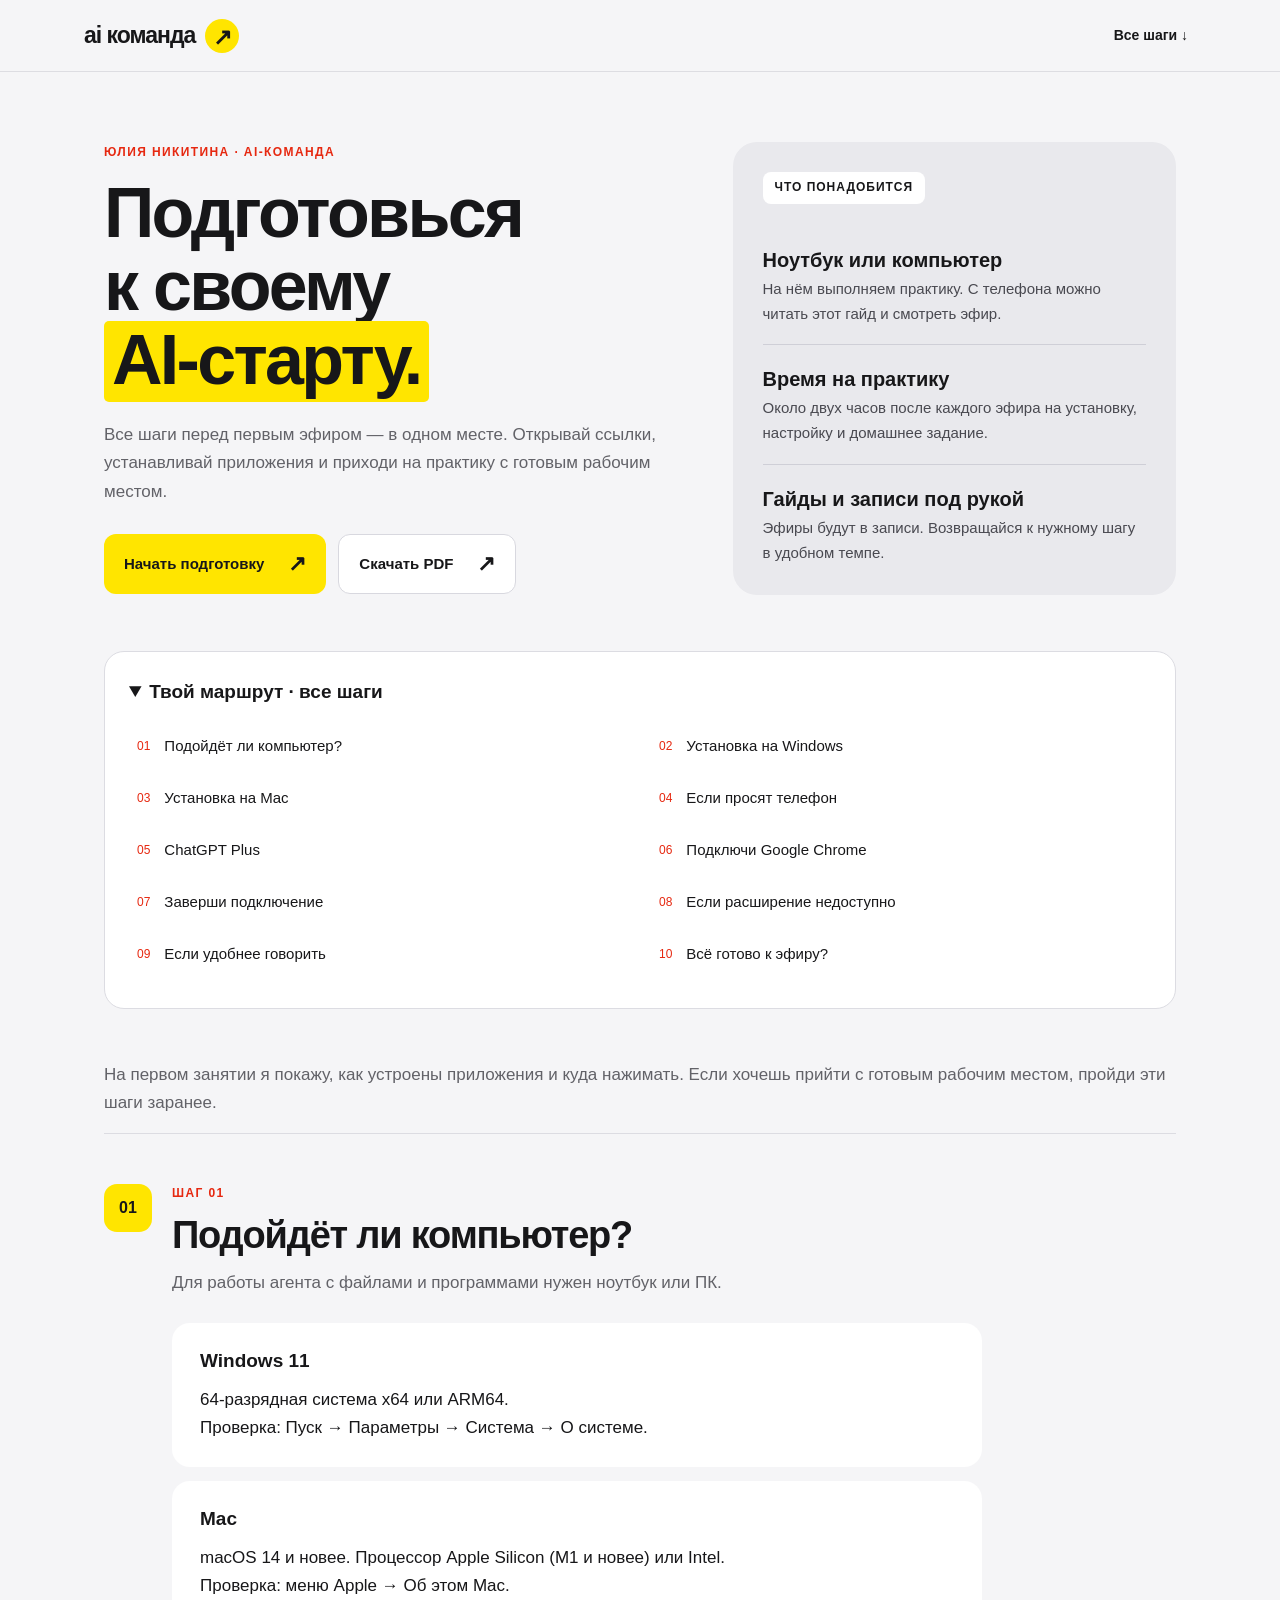
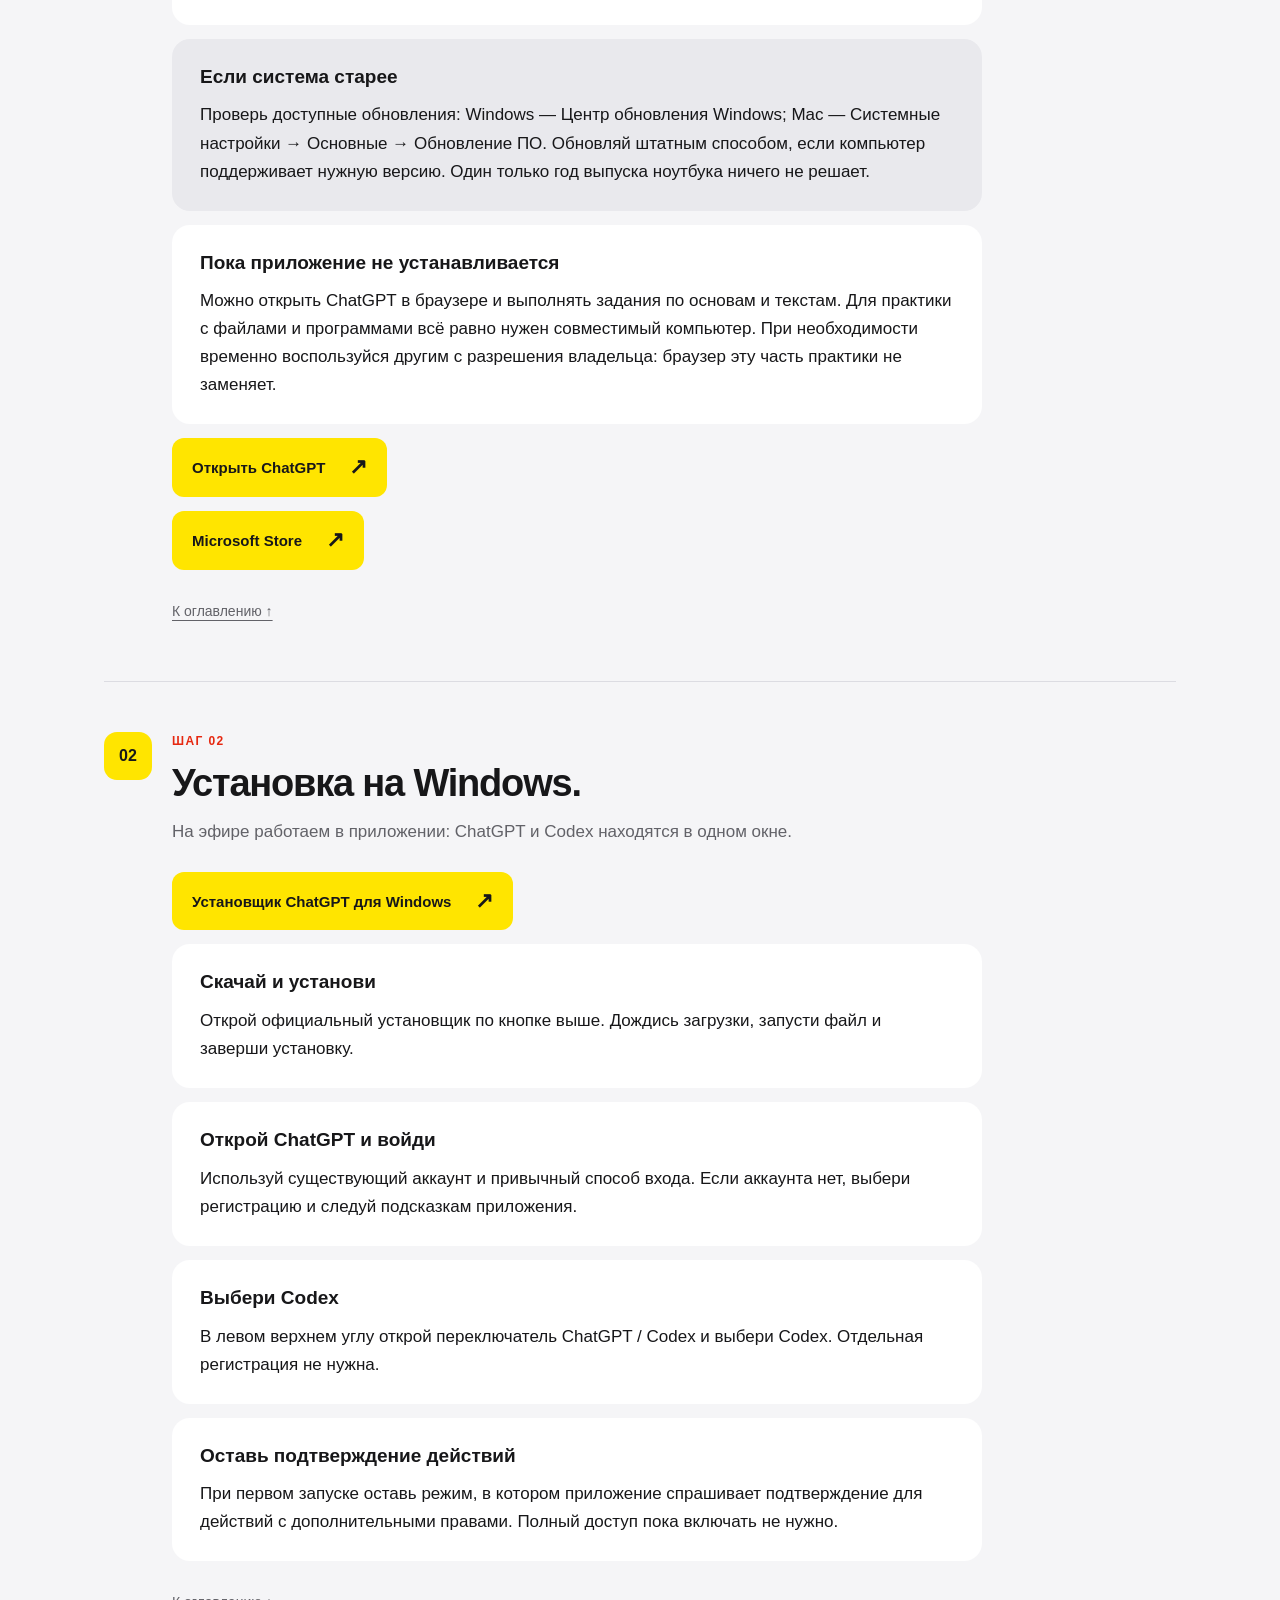
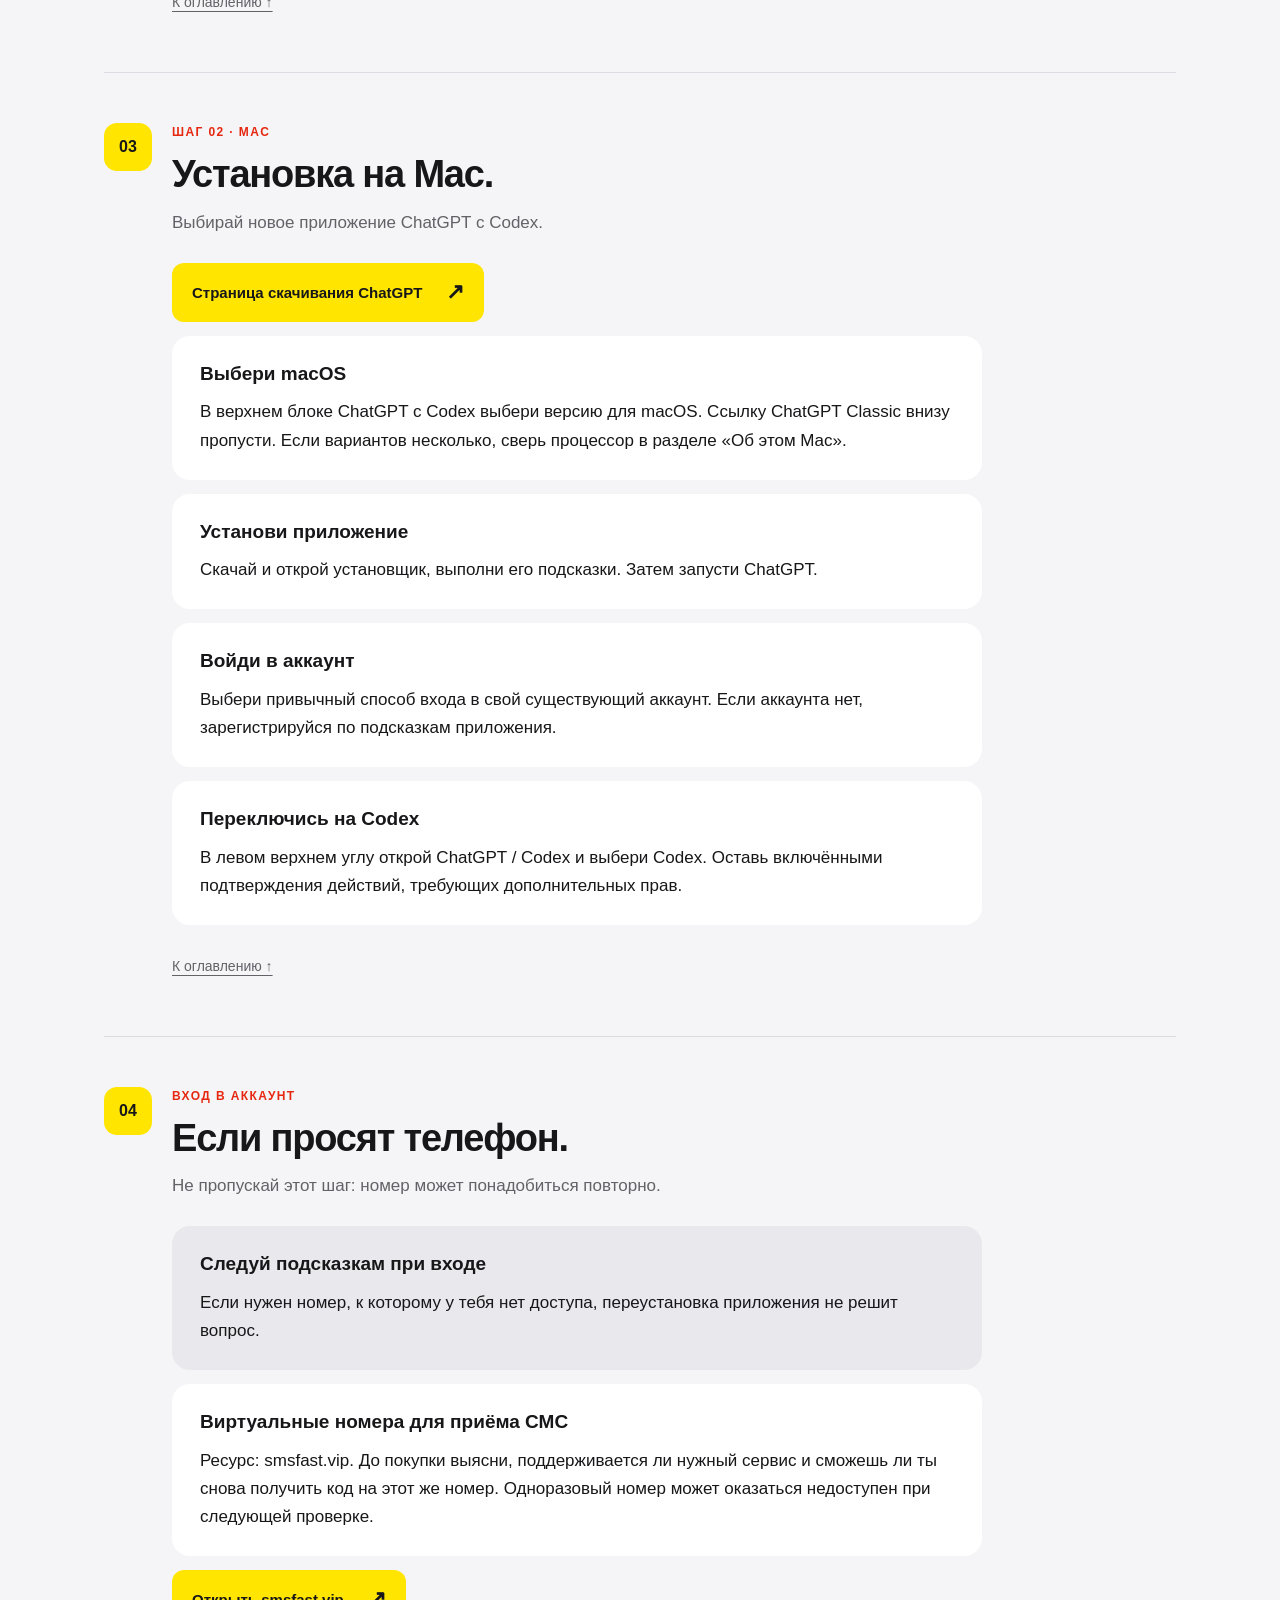
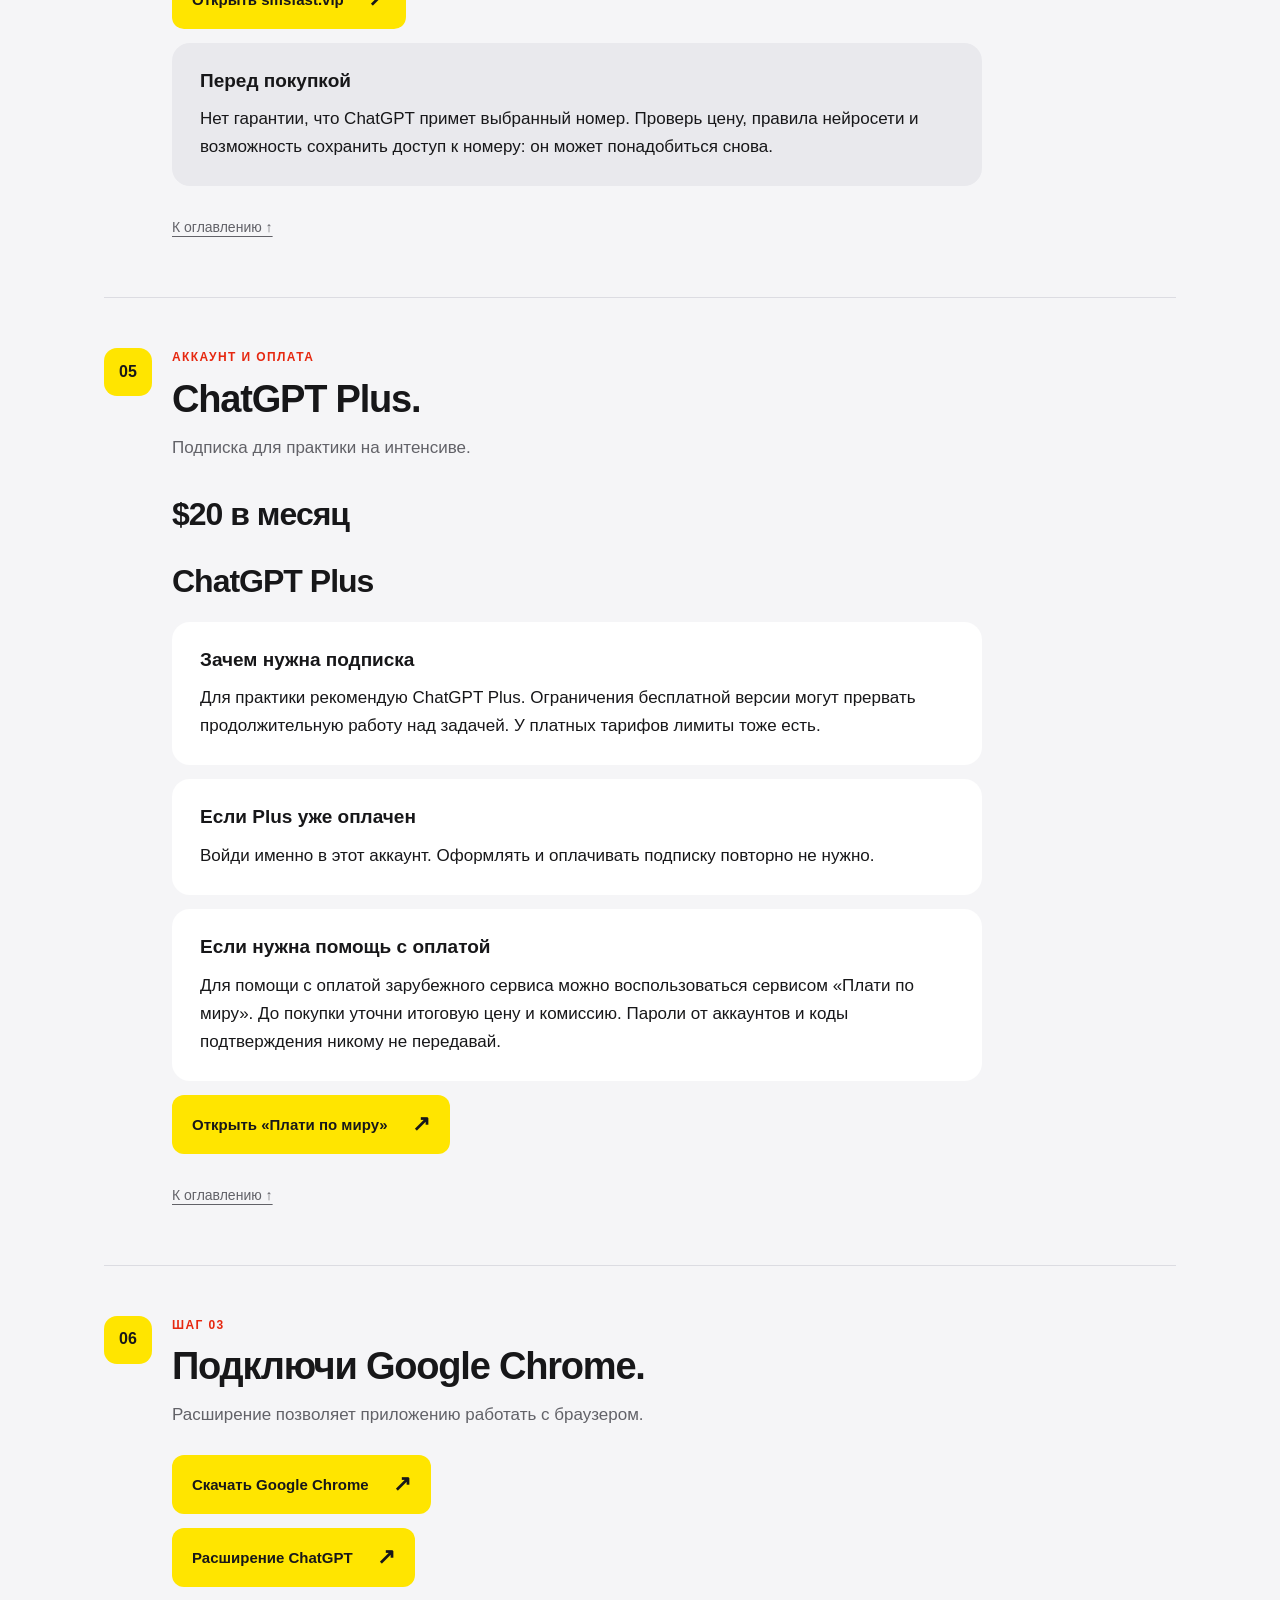
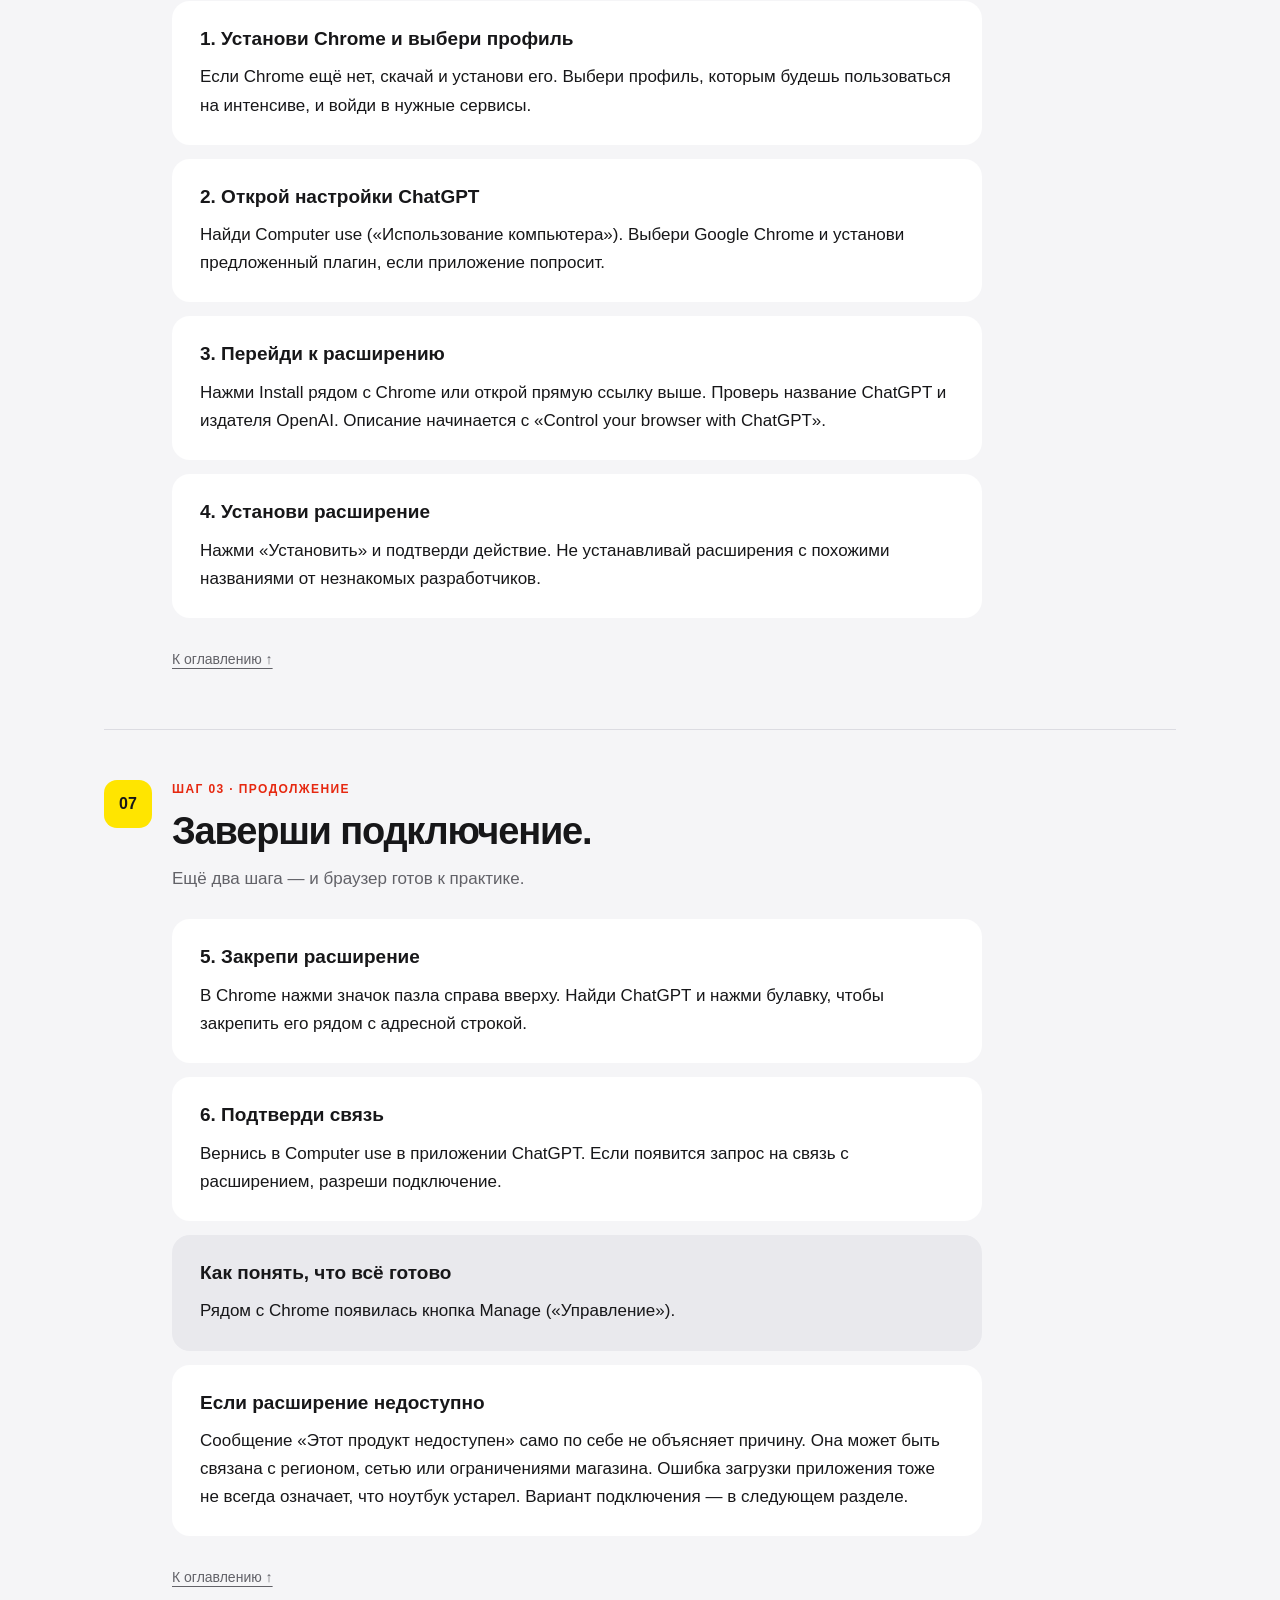
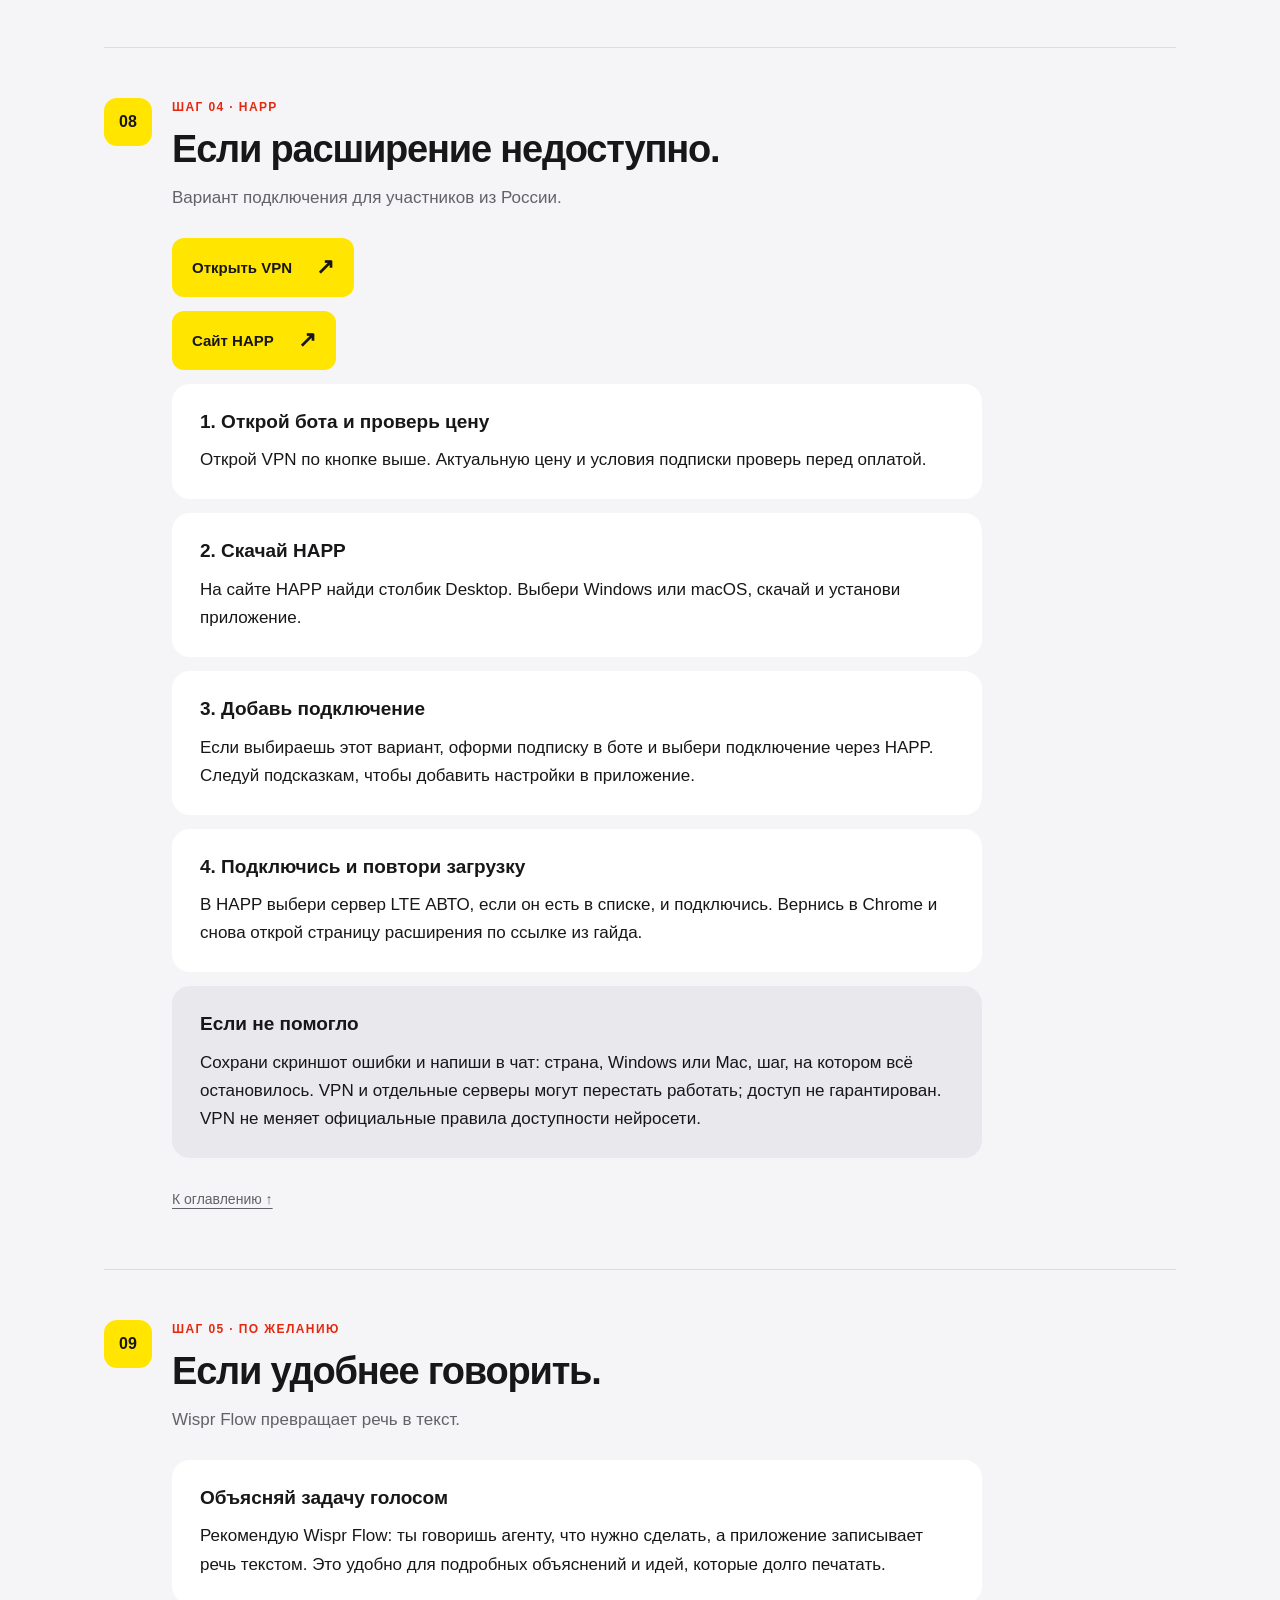
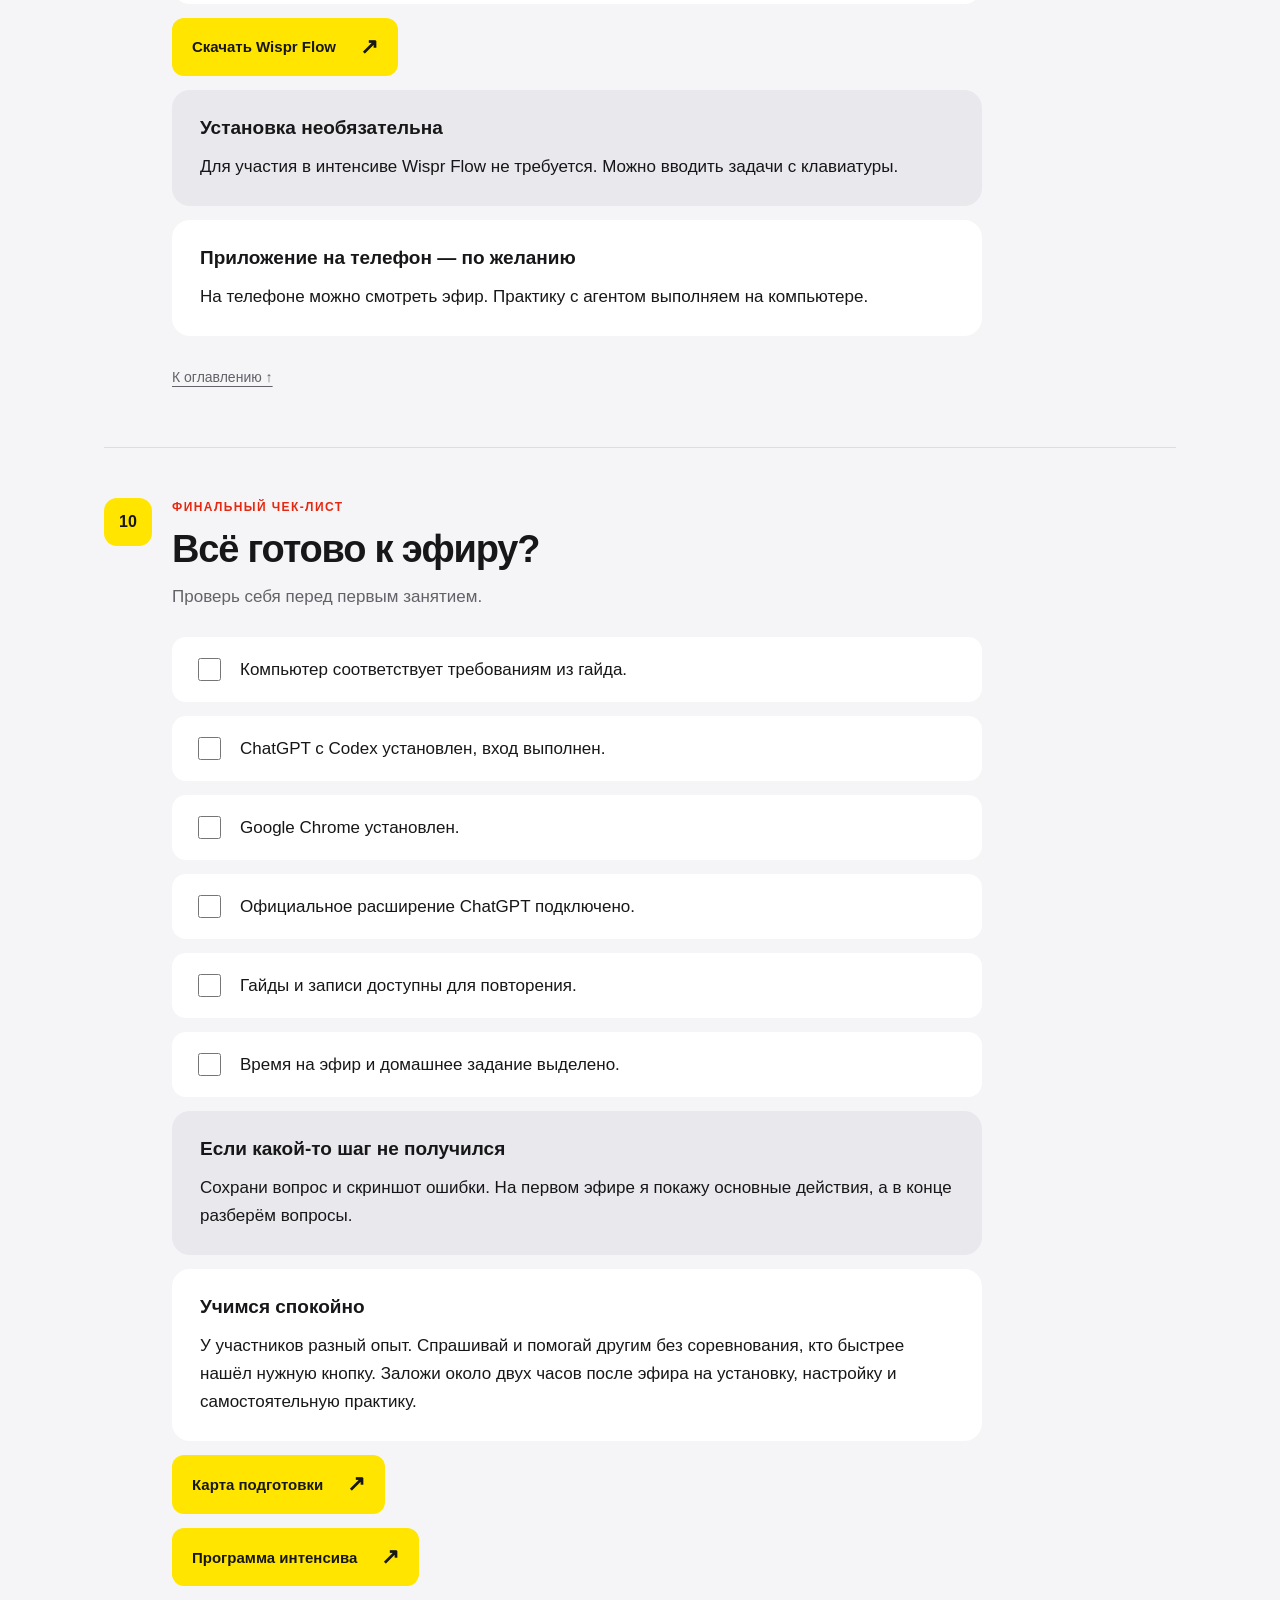
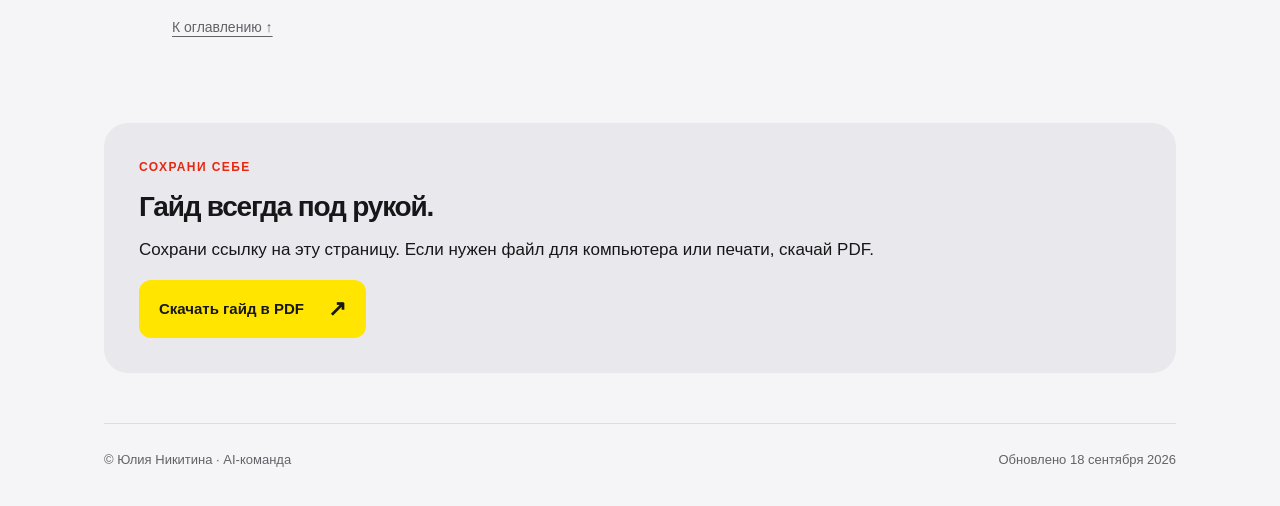
==== commit 741e2112: "Update guide VPN link to requested referral" ====
--- a/guide/index.html
+++ b/guide/index.html
@@ -1,3 +1,3 @@
 <!doctype html><html lang="ru"><head><meta charset="utf-8"><meta name="viewport" content="width=device-width, initial-scale=1"><meta name="theme-color" content="#f5f5f7"><meta name="robots" content="noindex, follow"><title>Подготовка к интенсиву — AI-команда с Юлей</title><meta name="description" content="Пошаговый гайд подготовки к интенсиву AI-команда с Юлей: компьютер, ChatGPT, вход и подключение браузера."><style>
 :root{--ink:#171719;--muted:#626268;--paper:#f5f5f7;--pale:#e9e9ed;--yellow:#ffe500;--red:#e62810}*{box-sizing:border-box}html{scroll-behavior:smooth;scroll-padding-top:90px}body{margin:0;background:var(--paper);color:var(--ink);font:17px/1.65 Arial,sans-serif}a{color:inherit;text-decoration:none}a:focus-visible,input:focus-visible,summary:focus-visible{outline:3px solid var(--red);outline-offset:5px}header{border-bottom:1px solid #dddde2;background:#f5f5f7f5;position:sticky;top:0;z-index:5;backdrop-filter:blur(12px)}.header-inner{max-width:1160px;margin:auto;padding:16px 24px;display:flex;justify-content:space-between;align-items:center;gap:16px}.brand{font-weight:800;letter-spacing:-1px;font-size:23px;display:flex;align-items:center;gap:10px}.brand b{background:var(--yellow);border-radius:50%;width:34px;height:34px;display:grid;place-items:center}.header-link{font-size:14px;font-weight:700;padding:8px}main{max-width:1120px;margin:auto;padding:0 24px}.hero{padding:70px 0 44px;display:grid;grid-template-columns:1.3fr 1fr;gap:52px;align-items:center}.eyebrow{color:var(--red);font-size:12px;letter-spacing:1.4px;font-weight:700;margin:0 0 14px;text-transform:uppercase}h1{font-size:clamp(42px,5.5vw,70px);line-height:1.05;letter-spacing:-2.7px;margin:0 0 24px}h1 em{font-style:normal;background:var(--yellow);padding:0 8px 3px;border-radius:5px}h2{font-size:clamp(26px,3.4vw,38px);letter-spacing:-1.2px;line-height:1.15;margin:0 0 12px}h3{font-size:19px;line-height:1.35;margin:0 0 12px}p{margin:0 0 16px}p:last-child{margin-bottom:0}.intro{color:var(--muted)}.button{background:var(--yellow);display:inline-flex;gap:24px;align-items:center;justify-content:space-between;min-height:52px;padding:14px 20px;border-radius:12px;font-size:15px;line-height:1.4;font-weight:700;max-width:100%;transition:background .15s}.button:hover{background:#f4d900}.button span{font-size:22px;flex-shrink:0}.actions{display:flex;flex-wrap:wrap;gap:12px;margin-top:28px}.secondary{background:#fff;border:1px solid #d8d8df}.hero-note{background:var(--pale);border-radius:24px;padding:30px;position:relative}.hero-note .label{display:inline-block;background:#fff;border-radius:8px;font-size:12px;letter-spacing:1px;font-weight:bold;padding:6px 12px;margin-bottom:22px}.need{padding:18px 0;border-bottom:1px solid #cfcfd7}.need:last-child{border:0;padding-bottom:0}.need strong{display:block;font-size:20px}.need p{font-size:15px;color:#494950}.toc{border:1px solid #dcdce2;border-radius:20px;background:white;margin:12px 0 52px;padding:8px 24px}.toc summary{cursor:pointer;font-weight:bold;padding:16px 0;font-size:19px;min-height:52px}.toc nav{display:grid;grid-template-columns:1fr 1fr;gap:4px 22px;padding-bottom:20px}.toc a{display:flex;gap:14px;padding:10px 8px;min-height:48px;border-radius:8px;font-size:15px}.toc a:hover{background:var(--paper)}.toc a span{color:var(--red);font-size:12px;padding-top:3px}.section{padding:50px 0;border-top:1px solid #dcdce2;scroll-margin-top:10px}.section-head{display:flex;gap:20px;margin-bottom:26px}.number{display:grid;place-items:center;background:var(--yellow);border-radius:13px;min-width:48px;height:48px;font-size:16px;font-weight:bold}.section-head .eyebrow{margin-bottom:10px}.section-body{max-width:810px;margin-left:68px;display:flex;flex-direction:column;align-items:flex-start;gap:14px}.card{background:#fff;border-radius:18px;padding:25px 28px;width:100%}.card p{font-size:17px}.card.pale{background:var(--pale)}.back{display:inline-block;margin:22px 0 0 68px;padding:8px 0;font-size:14px;color:var(--muted);text-decoration:underline;text-underline-offset:4px}.price{font-size:32px;font-weight:700;letter-spacing:-1px;margin:0}.check{display:flex;align-items:center;gap:16px;padding:18px 22px;border-radius:14px;background:#fff;width:100%;cursor:pointer}.check input{width:23px;height:23px;accent-color:#d8bf00;flex-shrink:0}.check:has(input:checked){background:#fff9c4}.download{padding:35px;background:var(--pale);border-radius:24px;margin:25px 0 50px}.download h2{font-size:28px}footer{padding:25px 0 35px;border-top:1px solid #dcdce2;color:var(--muted);display:flex;justify-content:space-between;font-size:13px;gap:15px}.skip{position:absolute;left:12px;top:-100px}.skip:focus{top:12px;background:var(--yellow);padding:14px;z-index:10}@media(max-width:650px){body{font-size:16px}.header-inner{padding:12px 18px}.brand{font-size:20px}.header-link{font-size:12px}main{padding:0 18px}.hero{grid-template-columns:1fr;gap:28px;padding:38px 0 25px}h1{font-size:44px;letter-spacing:-1.7px}.hero-note{padding:23px;border-radius:20px}.toc{padding:4px 18px;margin-bottom:25px}.toc nav{grid-template-columns:1fr}.section{padding:32px 0}.section-head{gap:12px}.number{min-width:37px;height:37px;border-radius:10px;font-size:13px}.section-body{margin:0}.section-head .eyebrow{font-size:10px;letter-spacing:.8px}h2{font-size:28px;letter-spacing:-.8px}.card{padding:22px}.card p{font-size:16px}.button{width:100%;min-height:54px}.back{margin-left:0}.download{padding:24px}footer{flex-direction:column}}@media(prefers-reduced-motion:reduce){html{scroll-behavior:auto}}@media print{header,.toc,.back,.actions,.download{display:none}.hero{display:block}.section{break-inside:avoid}.button{background:none;text-decoration:underline}.button[href^="http"]:after{content:" (" attr(href) ")";font-weight:normal;font-size:10px}body{font-size:12px}}
-</style></head><body><a class="skip" href="#computer">Перейти к шагам</a><header><div class="header-inner"><a class="brand" href="#top" aria-label="AI-команда — начало">ai команда <b aria-hidden="true">↗</b></a><a class="header-link" href="#map">Все шаги ↓</a></div></header><main id="top"><div class="hero"><div><p class="eyebrow">Юлия Никитина · AI-команда</p><h1>Подготовься<br>к своему<br><em>AI-старту.</em></h1><p class="intro">Все шаги перед первым эфиром — в одном месте. Открывай ссылки, устанавливай приложения и приходи на практику с готовым рабочим местом.</p><div class="actions"><a class="button" href="#computer">Начать подготовку<span aria-hidden="true">↗</span></a><a class="button secondary" href="guide.pdf">Скачать PDF<span aria-hidden="true">↗</span></a></div></div><aside class="hero-note"><span class="label">ЧТО ПОНАДОБИТСЯ</span><div class="need"><strong>Ноутбук или компьютер</strong><p>На нём выполняем практику. С телефона можно читать этот гайд и смотреть эфир.</p></div><div class="need"><strong>Время на практику</strong><p>Около двух часов после каждого эфира на установку, настройку и домашнее задание.</p></div><div class="need"><strong>Гайды и записи под рукой</strong><p>Эфиры будут в записи. Возвращайся к нужному шагу в удобном темпе.</p></div></aside></div><details class="toc" id="map" open><summary>Твой маршрут · все шаги</summary><nav aria-label="Оглавление"><a href="#computer"><span>01</span>Подойдёт ли компьютер?</a><a href="#install"><span>02</span>Установка на Windows</a><a href="#mac"><span>03</span>Установка на Mac</a><a href="#phone"><span>04</span>Если просят телефон</a><a href="#account"><span>05</span>ChatGPT Plus</a><a href="#chrome"><span>06</span>Подключи Google Chrome</a><a href="#chrome_finish"><span>07</span>Заверши подключение</a><a href="#network"><span>08</span>Если расширение недоступно</a><a href="#voice"><span>09</span>Если удобнее говорить</a><a href="#check"><span>10</span>Всё готово к эфиру?</a></nav></details><p class="intro">На первом занятии я покажу, как устроены приложения и куда нажимать. Если хочешь прийти с готовым рабочим местом, пройди эти шаги заранее.</p><section id="computer" class="section"><div class="section-head"><span class="number">01</span><div><p class="eyebrow">ШАГ 01</p><h2>Подойдёт ли компьютер?</h2><p class="intro">Для работы агента с файлами и программами нужен ноутбук или ПК.</p></div></div><div class="section-body"><div class="card "><h3>Windows 11</h3><p>64-разрядная система x64 или ARM64.<br>Проверка: Пуск → Параметры → Система → О системе.</p></div><div class="card "><h3>Mac</h3><p>macOS 14 и новее. Процессор Apple Silicon (M1 и новее) или Intel.<br>Проверка: меню Apple → Об этом Mac.</p></div><div class="card pale"><h3>Если система старее</h3><p>Проверь доступные обновления: Windows — Центр обновления Windows; Mac — Системные настройки → Основные → Обновление ПО. Обновляй штатным способом, если компьютер поддерживает нужную версию. Один только год выпуска ноутбука ничего не решает.</p></div><div class="card "><h3>Пока приложение не устанавливается</h3><p>Можно открыть ChatGPT в браузере и выполнять задания по основам и текстам. Для практики с файлами и программами всё равно нужен совместимый компьютер. При необходимости временно воспользуйся другим с разрешения владельца: браузер эту часть практики не заменяет.</p></div><a class="button" href="https://chatgpt.com/">Открыть ChatGPT<span aria-hidden="true">↗</span></a><a class="button" href="https://apps.microsoft.com/detail/9plm9xgg6vks">Microsoft Store<span aria-hidden="true">↗</span></a></div><a class="back" href="#map">К оглавлению ↑</a></section><section id="install" class="section"><div class="section-head"><span class="number">02</span><div><p class="eyebrow">ШАГ 02</p><h2>Установка на Windows.</h2><p class="intro">На эфире работаем в приложении: ChatGPT и Codex находятся в одном окне.</p></div></div><div class="section-body"><a class="button" href="https://get.microsoft.com/installer/download/9PLM9XGG6VKS?cid=website_cta_psi&amp;utm_source=chatgpt.com">Установщик ChatGPT для Windows<span aria-hidden="true">↗</span></a><div class="card "><h3>Скачай и установи</h3><p>Открой официальный установщик по кнопке выше. Дождись загрузки, запусти файл и заверши установку.</p></div><div class="card "><h3>Открой ChatGPT и войди</h3><p>Используй существующий аккаунт и привычный способ входа. Если аккаунта нет, выбери регистрацию и следуй подсказкам приложения.</p></div><div class="card "><h3>Выбери Codex</h3><p>В левом верхнем углу открой переключатель ChatGPT / Codex и выбери Codex. Отдельная регистрация не нужна.</p></div><div class="card "><h3>Оставь подтверждение действий</h3><p>При первом запуске оставь режим, в котором приложение спрашивает подтверждение для действий с дополнительными правами. Полный доступ пока включать не нужно.</p></div></div><a class="back" href="#map">К оглавлению ↑</a></section><section id="mac" class="section"><div class="section-head"><span class="number">03</span><div><p class="eyebrow">ШАГ 02 · MAC</p><h2>Установка на Mac.</h2><p class="intro">Выбирай новое приложение ChatGPT с Codex.</p></div></div><div class="section-body"><a class="button" href="https://chatgpt.com/download/">Страница скачивания ChatGPT<span aria-hidden="true">↗</span></a><div class="card "><h3>Выбери macOS</h3><p>В верхнем блоке ChatGPT с Codex выбери версию для macOS. Ссылку ChatGPT Classic внизу пропусти. Если вариантов несколько, сверь процессор в разделе «Об этом Mac».</p></div><div class="card "><h3>Установи приложение</h3><p>Скачай и открой установщик, выполни его подсказки. Затем запусти ChatGPT.</p></div><div class="card "><h3>Войди в аккаунт</h3><p>Выбери привычный способ входа в свой существующий аккаунт. Если аккаунта нет, зарегистрируйся по подсказкам приложения.</p></div><div class="card "><h3>Переключись на Codex</h3><p>В левом верхнем углу открой ChatGPT / Codex и выбери Codex. Оставь включёнными подтверждения действий, требующих дополнительных прав.</p></div></div><a class="back" href="#map">К оглавлению ↑</a></section><section id="phone" class="section"><div class="section-head"><span class="number">04</span><div><p class="eyebrow">ВХОД В АККАУНТ</p><h2>Если просят телефон.</h2><p class="intro">Не пропускай этот шаг: номер может понадобиться повторно.</p></div></div><div class="section-body"><div class="card pale"><h3>Следуй подсказкам при входе</h3><p>Если нужен номер, к которому у тебя нет доступа, переустановка приложения не решит вопрос.</p></div><div class="card "><h3>Виртуальные номера для приёма СМС</h3><p>Ресурс: smsfast.vip. До покупки выясни, поддерживается ли нужный сервис и сможешь ли ты снова получить код на этот же номер. Одноразовый номер может оказаться недоступен при следующей проверке.</p></div><a class="button" href="https://smsfast.vip">Открыть smsfast.vip<span aria-hidden="true">↗</span></a><div class="card pale"><h3>Перед покупкой</h3><p>Нет гарантии, что ChatGPT примет выбранный номер. Проверь цену, правила нейросети и возможность сохранить доступ к номеру: он может понадобиться снова.</p></div></div><a class="back" href="#map">К оглавлению ↑</a></section><section id="account" class="section"><div class="section-head"><span class="number">05</span><div><p class="eyebrow">АККАУНТ И ОПЛАТА</p><h2>ChatGPT Plus.</h2><p class="intro">Подписка для практики на интенсиве.</p></div></div><div class="section-body"><p class="price">$20 в месяц</p><p class="price">ChatGPT Plus</p><div class="card "><h3>Зачем нужна подписка</h3><p>Для практики рекомендую ChatGPT Plus. Ограничения бесплатной версии могут прервать продолжительную работу над задачей. У платных тарифов лимиты тоже есть.</p></div><div class="card "><h3>Если Plus уже оплачен</h3><p>Войди именно в этот аккаунт. Оформлять и оплачивать подписку повторно не нужно.</p></div><div class="card "><h3>Если нужна помощь с оплатой</h3><p>Для помощи с оплатой зарубежного сервиса можно воспользоваться сервисом «Плати по миру». До покупки уточни итоговую цену и комиссию. Пароли от аккаунтов и коды подтверждения никому не передавай.</p></div><a class="button" href="https://platipomiru.com/?code=C8RV2BI7">Открыть «Плати по миру»<span aria-hidden="true">↗</span></a></div><a class="back" href="#map">К оглавлению ↑</a></section><section id="chrome" class="section"><div class="section-head"><span class="number">06</span><div><p class="eyebrow">ШАГ 03</p><h2>Подключи Google Chrome.</h2><p class="intro">Расширение позволяет приложению работать с браузером.</p></div></div><div class="section-body"><a class="button" href="https://www.google.com/chrome/">Скачать Google Chrome<span aria-hidden="true">↗</span></a><a class="button" href="https://chromewebstore.google.com/detail/chatgpt/hehggadaopoacecdllhhajmbjkdcmajg">Расширение ChatGPT<span aria-hidden="true">↗</span></a><div class="card "><h3>1. Установи Chrome и выбери профиль</h3><p>Если Chrome ещё нет, скачай и установи его. Выбери профиль, которым будешь пользоваться на интенсиве, и войди в нужные сервисы.</p></div><div class="card "><h3>2. Открой настройки ChatGPT</h3><p>Найди Computer use («Использование компьютера»). Выбери Google Chrome и установи предложенный плагин, если приложение попросит.</p></div><div class="card "><h3>3. Перейди к расширению</h3><p>Нажми Install рядом с Chrome или открой прямую ссылку выше. Проверь название ChatGPT и издателя OpenAI. Описание начинается с «Control your browser with ChatGPT».</p></div><div class="card "><h3>4. Установи расширение</h3><p>Нажми «Установить» и подтверди действие. Не устанавливай расширения с похожими названиями от незнакомых разработчиков.</p></div></div><a class="back" href="#map">К оглавлению ↑</a></section><section id="chrome_finish" class="section"><div class="section-head"><span class="number">07</span><div><p class="eyebrow">ШАГ 03 · ПРОДОЛЖЕНИЕ</p><h2>Заверши подключение.</h2><p class="intro">Ещё два шага — и браузер готов к практике.</p></div></div><div class="section-body"><div class="card "><h3>5. Закрепи расширение</h3><p>В Chrome нажми значок пазла справа вверху. Найди ChatGPT и нажми булавку, чтобы закрепить его рядом с адресной строкой.</p></div><div class="card "><h3>6. Подтверди связь</h3><p>Вернись в Computer use в приложении ChatGPT. Если появится запрос на связь с расширением, разреши подключение.</p></div><div class="card pale"><h3>Как понять, что всё готово</h3><p>Рядом с Chrome появилась кнопка Manage («Управление»).</p></div><div class="card "><h3>Если расширение недоступно</h3><p>Сообщение «Этот продукт недоступен» само по себе не объясняет причину. Она может быть связана с регионом, сетью или ограничениями магазина. Ошибка загрузки приложения тоже не всегда означает, что ноутбук устарел. Вариант подключения — в следующем разделе.</p></div></div><a class="back" href="#map">К оглавлению ↑</a></section><section id="network" class="section"><div class="section-head"><span class="number">08</span><div><p class="eyebrow">ШАГ 04 · HAPP</p><h2>Если расширение недоступно.</h2><p class="intro">Вариант подключения для участников из России.</p></div></div><div class="section-body"><a class="button" href="https://t.me/vpnusvpn_bot">Бот @vpnusvpn_bot<span aria-hidden="true">↗</span></a><a class="button" href="https://www.happ.su/main/ru">Сайт HAPP<span aria-hidden="true">↗</span></a><div class="card "><h3>1. Открой бота и проверь цену</h3><p>Открой @vpnusvpn_bot. Ориентир — 199 ₽ в месяц; актуальную цену проверь в боте перед оплатой.</p></div><div class="card "><h3>2. Скачай HAPP</h3><p>На сайте HAPP найди столбик Desktop. Выбери Windows или macOS, скачай и установи приложение.</p></div><div class="card "><h3>3. Добавь подключение</h3><p>Если выбираешь этот вариант, оформи подписку в боте и выбери подключение через HAPP. Следуй подсказкам, чтобы добавить настройки в приложение.</p></div><div class="card "><h3>4. Подключись и повтори загрузку</h3><p>В HAPP выбери сервер LTE АВТО, если он есть в списке, и подключись. Вернись в Chrome и снова открой страницу расширения по ссылке из гайда.</p></div><div class="card pale"><h3>Если не помогло</h3><p>Сохрани скриншот ошибки и напиши в чат: страна, Windows или Mac, шаг, на котором всё остановилось. VPN и отдельные серверы могут перестать работать; доступ не гарантирован. VPN не меняет официальные правила доступности нейросети.</p></div></div><a class="back" href="#map">К оглавлению ↑</a></section><section id="voice" class="section"><div class="section-head"><span class="number">09</span><div><p class="eyebrow">ШАГ 05 · ПО ЖЕЛАНИЮ</p><h2>Если удобнее говорить.</h2><p class="intro">Wispr Flow превращает речь в текст.</p></div></div><div class="section-body"><div class="card "><h3>Объясняй задачу голосом</h3><p>Рекомендую Wispr Flow: ты говоришь агенту, что нужно сделать, а приложение записывает речь текстом. Это удобно для подробных объяснений и идей, которые долго печатать.</p></div><a class="button" href="https://wisprflow.ai/r?JULIA1802">Скачать Wispr Flow<span aria-hidden="true">↗</span></a><div class="card pale"><h3>Установка необязательна</h3><p>Для участия в интенсиве Wispr Flow не требуется. Можно вводить задачи с клавиатуры.</p></div><div class="card "><h3>Приложение на телефон — по желанию</h3><p>На телефоне можно смотреть эфир. Практику с агентом выполняем на компьютере.</p></div></div><a class="back" href="#map">К оглавлению ↑</a></section><section id="check" class="section"><div class="section-head"><span class="number">10</span><div><p class="eyebrow">ФИНАЛЬНЫЙ ЧЕК-ЛИСТ</p><h2>Всё готово к эфиру?</h2><p class="intro">Проверь себя перед первым занятием.</p></div></div><div class="section-body"><label class="check"><input type="checkbox"><span>Компьютер соответствует требованиям из гайда.</span></label><label class="check"><input type="checkbox"><span>ChatGPT с Codex установлен, вход выполнен.</span></label><label class="check"><input type="checkbox"><span>Google Chrome установлен.</span></label><label class="check"><input type="checkbox"><span>Официальное расширение ChatGPT подключено.</span></label><label class="check"><input type="checkbox"><span>Гайды и записи доступны для повторения.</span></label><label class="check"><input type="checkbox"><span>Время на эфир и домашнее задание выделено.</span></label><div class="card pale"><h3>Если какой-то шаг не получился</h3><p>Сохрани вопрос и скриншот ошибки. На первом эфире я покажу основные действия, а в конце разберём вопросы.</p></div><div class="card "><h3>Учимся спокойно</h3><p>У участников разный опыт. Спрашивай и помогай другим без соревнования, кто быстрее нашёл нужную кнопку. Заложи около двух часов после эфира на установку, настройку и самостоятельную практику.</p></div><a class="button" href="#map">Карта подготовки<span aria-hidden="true">↗</span></a><a class="button" href="https://juliyanikitina.github.io/ai-team-marathon/">Программа интенсива<span aria-hidden="true">↗</span></a></div><a class="back" href="#map">К оглавлению ↑</a></section><div class="download"><p class="eyebrow">СОХРАНИ СЕБЕ</p><h2>Гайд всегда под рукой.</h2><p>Сохрани ссылку на эту страницу. Если нужен файл для компьютера или печати, скачай PDF.</p><a class="button" href="guide.pdf">Скачать гайд в PDF<span aria-hidden="true">↗</span></a></div><footer><span>© Юлия Никитина · AI-команда</span><span>Обновлено 18 сентября 2026</span></footer></main></body></html>+</style></head><body><a class="skip" href="#computer">Перейти к шагам</a><header><div class="header-inner"><a class="brand" href="#top" aria-label="AI-команда — начало">ai команда <b aria-hidden="true">↗</b></a><a class="header-link" href="#map">Все шаги ↓</a></div></header><main id="top"><div class="hero"><div><p class="eyebrow">Юлия Никитина · AI-команда</p><h1>Подготовься<br>к своему<br><em>AI-старту.</em></h1><p class="intro">Все шаги перед первым эфиром — в одном месте. Открывай ссылки, устанавливай приложения и приходи на практику с готовым рабочим местом.</p><div class="actions"><a class="button" href="#computer">Начать подготовку<span aria-hidden="true">↗</span></a><a class="button secondary" href="guide.pdf">Скачать PDF<span aria-hidden="true">↗</span></a></div></div><aside class="hero-note"><span class="label">ЧТО ПОНАДОБИТСЯ</span><div class="need"><strong>Ноутбук или компьютер</strong><p>На нём выполняем практику. С телефона можно читать этот гайд и смотреть эфир.</p></div><div class="need"><strong>Время на практику</strong><p>Около двух часов после каждого эфира на установку, настройку и домашнее задание.</p></div><div class="need"><strong>Гайды и записи под рукой</strong><p>Эфиры будут в записи. Возвращайся к нужному шагу в удобном темпе.</p></div></aside></div><details class="toc" id="map" open><summary>Твой маршрут · все шаги</summary><nav aria-label="Оглавление"><a href="#computer"><span>01</span>Подойдёт ли компьютер?</a><a href="#install"><span>02</span>Установка на Windows</a><a href="#mac"><span>03</span>Установка на Mac</a><a href="#phone"><span>04</span>Если просят телефон</a><a href="#account"><span>05</span>ChatGPT Plus</a><a href="#chrome"><span>06</span>Подключи Google Chrome</a><a href="#chrome_finish"><span>07</span>Заверши подключение</a><a href="#network"><span>08</span>Если расширение недоступно</a><a href="#voice"><span>09</span>Если удобнее говорить</a><a href="#check"><span>10</span>Всё готово к эфиру?</a></nav></details><p class="intro">На первом занятии я покажу, как устроены приложения и куда нажимать. Если хочешь прийти с готовым рабочим местом, пройди эти шаги заранее.</p><section id="computer" class="section"><div class="section-head"><span class="number">01</span><div><p class="eyebrow">ШАГ 01</p><h2>Подойдёт ли компьютер?</h2><p class="intro">Для работы агента с файлами и программами нужен ноутбук или ПК.</p></div></div><div class="section-body"><div class="card "><h3>Windows 11</h3><p>64-разрядная система x64 или ARM64.<br>Проверка: Пуск → Параметры → Система → О системе.</p></div><div class="card "><h3>Mac</h3><p>macOS 14 и новее. Процессор Apple Silicon (M1 и новее) или Intel.<br>Проверка: меню Apple → Об этом Mac.</p></div><div class="card pale"><h3>Если система старее</h3><p>Проверь доступные обновления: Windows — Центр обновления Windows; Mac — Системные настройки → Основные → Обновление ПО. Обновляй штатным способом, если компьютер поддерживает нужную версию. Один только год выпуска ноутбука ничего не решает.</p></div><div class="card "><h3>Пока приложение не устанавливается</h3><p>Можно открыть ChatGPT в браузере и выполнять задания по основам и текстам. Для практики с файлами и программами всё равно нужен совместимый компьютер. При необходимости временно воспользуйся другим с разрешения владельца: браузер эту часть практики не заменяет.</p></div><a class="button" href="https://chatgpt.com/">Открыть ChatGPT<span aria-hidden="true">↗</span></a><a class="button" href="https://apps.microsoft.com/detail/9plm9xgg6vks">Microsoft Store<span aria-hidden="true">↗</span></a></div><a class="back" href="#map">К оглавлению ↑</a></section><section id="install" class="section"><div class="section-head"><span class="number">02</span><div><p class="eyebrow">ШАГ 02</p><h2>Установка на Windows.</h2><p class="intro">На эфире работаем в приложении: ChatGPT и Codex находятся в одном окне.</p></div></div><div class="section-body"><a class="button" href="https://get.microsoft.com/installer/download/9PLM9XGG6VKS?cid=website_cta_psi&amp;utm_source=chatgpt.com">Установщик ChatGPT для Windows<span aria-hidden="true">↗</span></a><div class="card "><h3>Скачай и установи</h3><p>Открой официальный установщик по кнопке выше. Дождись загрузки, запусти файл и заверши установку.</p></div><div class="card "><h3>Открой ChatGPT и войди</h3><p>Используй существующий аккаунт и привычный способ входа. Если аккаунта нет, выбери регистрацию и следуй подсказкам приложения.</p></div><div class="card "><h3>Выбери Codex</h3><p>В левом верхнем углу открой переключатель ChatGPT / Codex и выбери Codex. Отдельная регистрация не нужна.</p></div><div class="card "><h3>Оставь подтверждение действий</h3><p>При первом запуске оставь режим, в котором приложение спрашивает подтверждение для действий с дополнительными правами. Полный доступ пока включать не нужно.</p></div></div><a class="back" href="#map">К оглавлению ↑</a></section><section id="mac" class="section"><div class="section-head"><span class="number">03</span><div><p class="eyebrow">ШАГ 02 · MAC</p><h2>Установка на Mac.</h2><p class="intro">Выбирай новое приложение ChatGPT с Codex.</p></div></div><div class="section-body"><a class="button" href="https://chatgpt.com/download/">Страница скачивания ChatGPT<span aria-hidden="true">↗</span></a><div class="card "><h3>Выбери macOS</h3><p>В верхнем блоке ChatGPT с Codex выбери версию для macOS. Ссылку ChatGPT Classic внизу пропусти. Если вариантов несколько, сверь процессор в разделе «Об этом Mac».</p></div><div class="card "><h3>Установи приложение</h3><p>Скачай и открой установщик, выполни его подсказки. Затем запусти ChatGPT.</p></div><div class="card "><h3>Войди в аккаунт</h3><p>Выбери привычный способ входа в свой существующий аккаунт. Если аккаунта нет, зарегистрируйся по подсказкам приложения.</p></div><div class="card "><h3>Переключись на Codex</h3><p>В левом верхнем углу открой ChatGPT / Codex и выбери Codex. Оставь включёнными подтверждения действий, требующих дополнительных прав.</p></div></div><a class="back" href="#map">К оглавлению ↑</a></section><section id="phone" class="section"><div class="section-head"><span class="number">04</span><div><p class="eyebrow">ВХОД В АККАУНТ</p><h2>Если просят телефон.</h2><p class="intro">Не пропускай этот шаг: номер может понадобиться повторно.</p></div></div><div class="section-body"><div class="card pale"><h3>Следуй подсказкам при входе</h3><p>Если нужен номер, к которому у тебя нет доступа, переустановка приложения не решит вопрос.</p></div><div class="card "><h3>Виртуальные номера для приёма СМС</h3><p>Ресурс: smsfast.vip. До покупки выясни, поддерживается ли нужный сервис и сможешь ли ты снова получить код на этот же номер. Одноразовый номер может оказаться недоступен при следующей проверке.</p></div><a class="button" href="https://smsfast.vip">Открыть smsfast.vip<span aria-hidden="true">↗</span></a><div class="card pale"><h3>Перед покупкой</h3><p>Нет гарантии, что ChatGPT примет выбранный номер. Проверь цену, правила нейросети и возможность сохранить доступ к номеру: он может понадобиться снова.</p></div></div><a class="back" href="#map">К оглавлению ↑</a></section><section id="account" class="section"><div class="section-head"><span class="number">05</span><div><p class="eyebrow">АККАУНТ И ОПЛАТА</p><h2>ChatGPT Plus.</h2><p class="intro">Подписка для практики на интенсиве.</p></div></div><div class="section-body"><p class="price">$20 в месяц</p><p class="price">ChatGPT Plus</p><div class="card "><h3>Зачем нужна подписка</h3><p>Для практики рекомендую ChatGPT Plus. Ограничения бесплатной версии могут прервать продолжительную работу над задачей. У платных тарифов лимиты тоже есть.</p></div><div class="card "><h3>Если Plus уже оплачен</h3><p>Войди именно в этот аккаунт. Оформлять и оплачивать подписку повторно не нужно.</p></div><div class="card "><h3>Если нужна помощь с оплатой</h3><p>Для помощи с оплатой зарубежного сервиса можно воспользоваться сервисом «Плати по миру». До покупки уточни итоговую цену и комиссию. Пароли от аккаунтов и коды подтверждения никому не передавай.</p></div><a class="button" href="https://platipomiru.com/?code=C8RV2BI7">Открыть «Плати по миру»<span aria-hidden="true">↗</span></a></div><a class="back" href="#map">К оглавлению ↑</a></section><section id="chrome" class="section"><div class="section-head"><span class="number">06</span><div><p class="eyebrow">ШАГ 03</p><h2>Подключи Google Chrome.</h2><p class="intro">Расширение позволяет приложению работать с браузером.</p></div></div><div class="section-body"><a class="button" href="https://www.google.com/chrome/">Скачать Google Chrome<span aria-hidden="true">↗</span></a><a class="button" href="https://chromewebstore.google.com/detail/chatgpt/hehggadaopoacecdllhhajmbjkdcmajg">Расширение ChatGPT<span aria-hidden="true">↗</span></a><div class="card "><h3>1. Установи Chrome и выбери профиль</h3><p>Если Chrome ещё нет, скачай и установи его. Выбери профиль, которым будешь пользоваться на интенсиве, и войди в нужные сервисы.</p></div><div class="card "><h3>2. Открой настройки ChatGPT</h3><p>Найди Computer use («Использование компьютера»). Выбери Google Chrome и установи предложенный плагин, если приложение попросит.</p></div><div class="card "><h3>3. Перейди к расширению</h3><p>Нажми Install рядом с Chrome или открой прямую ссылку выше. Проверь название ChatGPT и издателя OpenAI. Описание начинается с «Control your browser with ChatGPT».</p></div><div class="card "><h3>4. Установи расширение</h3><p>Нажми «Установить» и подтверди действие. Не устанавливай расширения с похожими названиями от незнакомых разработчиков.</p></div></div><a class="back" href="#map">К оглавлению ↑</a></section><section id="chrome_finish" class="section"><div class="section-head"><span class="number">07</span><div><p class="eyebrow">ШАГ 03 · ПРОДОЛЖЕНИЕ</p><h2>Заверши подключение.</h2><p class="intro">Ещё два шага — и браузер готов к практике.</p></div></div><div class="section-body"><div class="card "><h3>5. Закрепи расширение</h3><p>В Chrome нажми значок пазла справа вверху. Найди ChatGPT и нажми булавку, чтобы закрепить его рядом с адресной строкой.</p></div><div class="card "><h3>6. Подтверди связь</h3><p>Вернись в Computer use в приложении ChatGPT. Если появится запрос на связь с расширением, разреши подключение.</p></div><div class="card pale"><h3>Как понять, что всё готово</h3><p>Рядом с Chrome появилась кнопка Manage («Управление»).</p></div><div class="card "><h3>Если расширение недоступно</h3><p>Сообщение «Этот продукт недоступен» само по себе не объясняет причину. Она может быть связана с регионом, сетью или ограничениями магазина. Ошибка загрузки приложения тоже не всегда означает, что ноутбук устарел. Вариант подключения — в следующем разделе.</p></div></div><a class="back" href="#map">К оглавлению ↑</a></section><section id="network" class="section"><div class="section-head"><span class="number">08</span><div><p class="eyebrow">ШАГ 04 · HAPP</p><h2>Если расширение недоступно.</h2><p class="intro">Вариант подключения для участников из России.</p></div></div><div class="section-body"><a class="button" href="https://safevpnbot.com/u576997962">Открыть VPN<span aria-hidden="true">↗</span></a><a class="button" href="https://www.happ.su/main/ru">Сайт HAPP<span aria-hidden="true">↗</span></a><div class="card "><h3>1. Открой бота и проверь цену</h3><p>Открой VPN по кнопке выше. Актуальную цену и условия подписки проверь перед оплатой.</p></div><div class="card "><h3>2. Скачай HAPP</h3><p>На сайте HAPP найди столбик Desktop. Выбери Windows или macOS, скачай и установи приложение.</p></div><div class="card "><h3>3. Добавь подключение</h3><p>Если выбираешь этот вариант, оформи подписку в боте и выбери подключение через HAPP. Следуй подсказкам, чтобы добавить настройки в приложение.</p></div><div class="card "><h3>4. Подключись и повтори загрузку</h3><p>В HAPP выбери сервер LTE АВТО, если он есть в списке, и подключись. Вернись в Chrome и снова открой страницу расширения по ссылке из гайда.</p></div><div class="card pale"><h3>Если не помогло</h3><p>Сохрани скриншот ошибки и напиши в чат: страна, Windows или Mac, шаг, на котором всё остановилось. VPN и отдельные серверы могут перестать работать; доступ не гарантирован. VPN не меняет официальные правила доступности нейросети.</p></div></div><a class="back" href="#map">К оглавлению ↑</a></section><section id="voice" class="section"><div class="section-head"><span class="number">09</span><div><p class="eyebrow">ШАГ 05 · ПО ЖЕЛАНИЮ</p><h2>Если удобнее говорить.</h2><p class="intro">Wispr Flow превращает речь в текст.</p></div></div><div class="section-body"><div class="card "><h3>Объясняй задачу голосом</h3><p>Рекомендую Wispr Flow: ты говоришь агенту, что нужно сделать, а приложение записывает речь текстом. Это удобно для подробных объяснений и идей, которые долго печатать.</p></div><a class="button" href="https://wisprflow.ai/r?JULIA1802">Скачать Wispr Flow<span aria-hidden="true">↗</span></a><div class="card pale"><h3>Установка необязательна</h3><p>Для участия в интенсиве Wispr Flow не требуется. Можно вводить задачи с клавиатуры.</p></div><div class="card "><h3>Приложение на телефон — по желанию</h3><p>На телефоне можно смотреть эфир. Практику с агентом выполняем на компьютере.</p></div></div><a class="back" href="#map">К оглавлению ↑</a></section><section id="check" class="section"><div class="section-head"><span class="number">10</span><div><p class="eyebrow">ФИНАЛЬНЫЙ ЧЕК-ЛИСТ</p><h2>Всё готово к эфиру?</h2><p class="intro">Проверь себя перед первым занятием.</p></div></div><div class="section-body"><label class="check"><input type="checkbox"><span>Компьютер соответствует требованиям из гайда.</span></label><label class="check"><input type="checkbox"><span>ChatGPT с Codex установлен, вход выполнен.</span></label><label class="check"><input type="checkbox"><span>Google Chrome установлен.</span></label><label class="check"><input type="checkbox"><span>Официальное расширение ChatGPT подключено.</span></label><label class="check"><input type="checkbox"><span>Гайды и записи доступны для повторения.</span></label><label class="check"><input type="checkbox"><span>Время на эфир и домашнее задание выделено.</span></label><div class="card pale"><h3>Если какой-то шаг не получился</h3><p>Сохрани вопрос и скриншот ошибки. На первом эфире я покажу основные действия, а в конце разберём вопросы.</p></div><div class="card "><h3>Учимся спокойно</h3><p>У участников разный опыт. Спрашивай и помогай другим без соревнования, кто быстрее нашёл нужную кнопку. Заложи около двух часов после эфира на установку, настройку и самостоятельную практику.</p></div><a class="button" href="#map">Карта подготовки<span aria-hidden="true">↗</span></a><a class="button" href="https://juliyanikitina.github.io/ai-team-marathon/">Программа интенсива<span aria-hidden="true">↗</span></a></div><a class="back" href="#map">К оглавлению ↑</a></section><div class="download"><p class="eyebrow">СОХРАНИ СЕБЕ</p><h2>Гайд всегда под рукой.</h2><p>Сохрани ссылку на эту страницу. Если нужен файл для компьютера или печати, скачай PDF.</p><a class="button" href="guide.pdf">Скачать гайд в PDF<span aria-hidden="true">↗</span></a></div><footer><span>© Юлия Никитина · AI-команда</span><span>Обновлено 18 сентября 2026</span></footer></main></body></html>
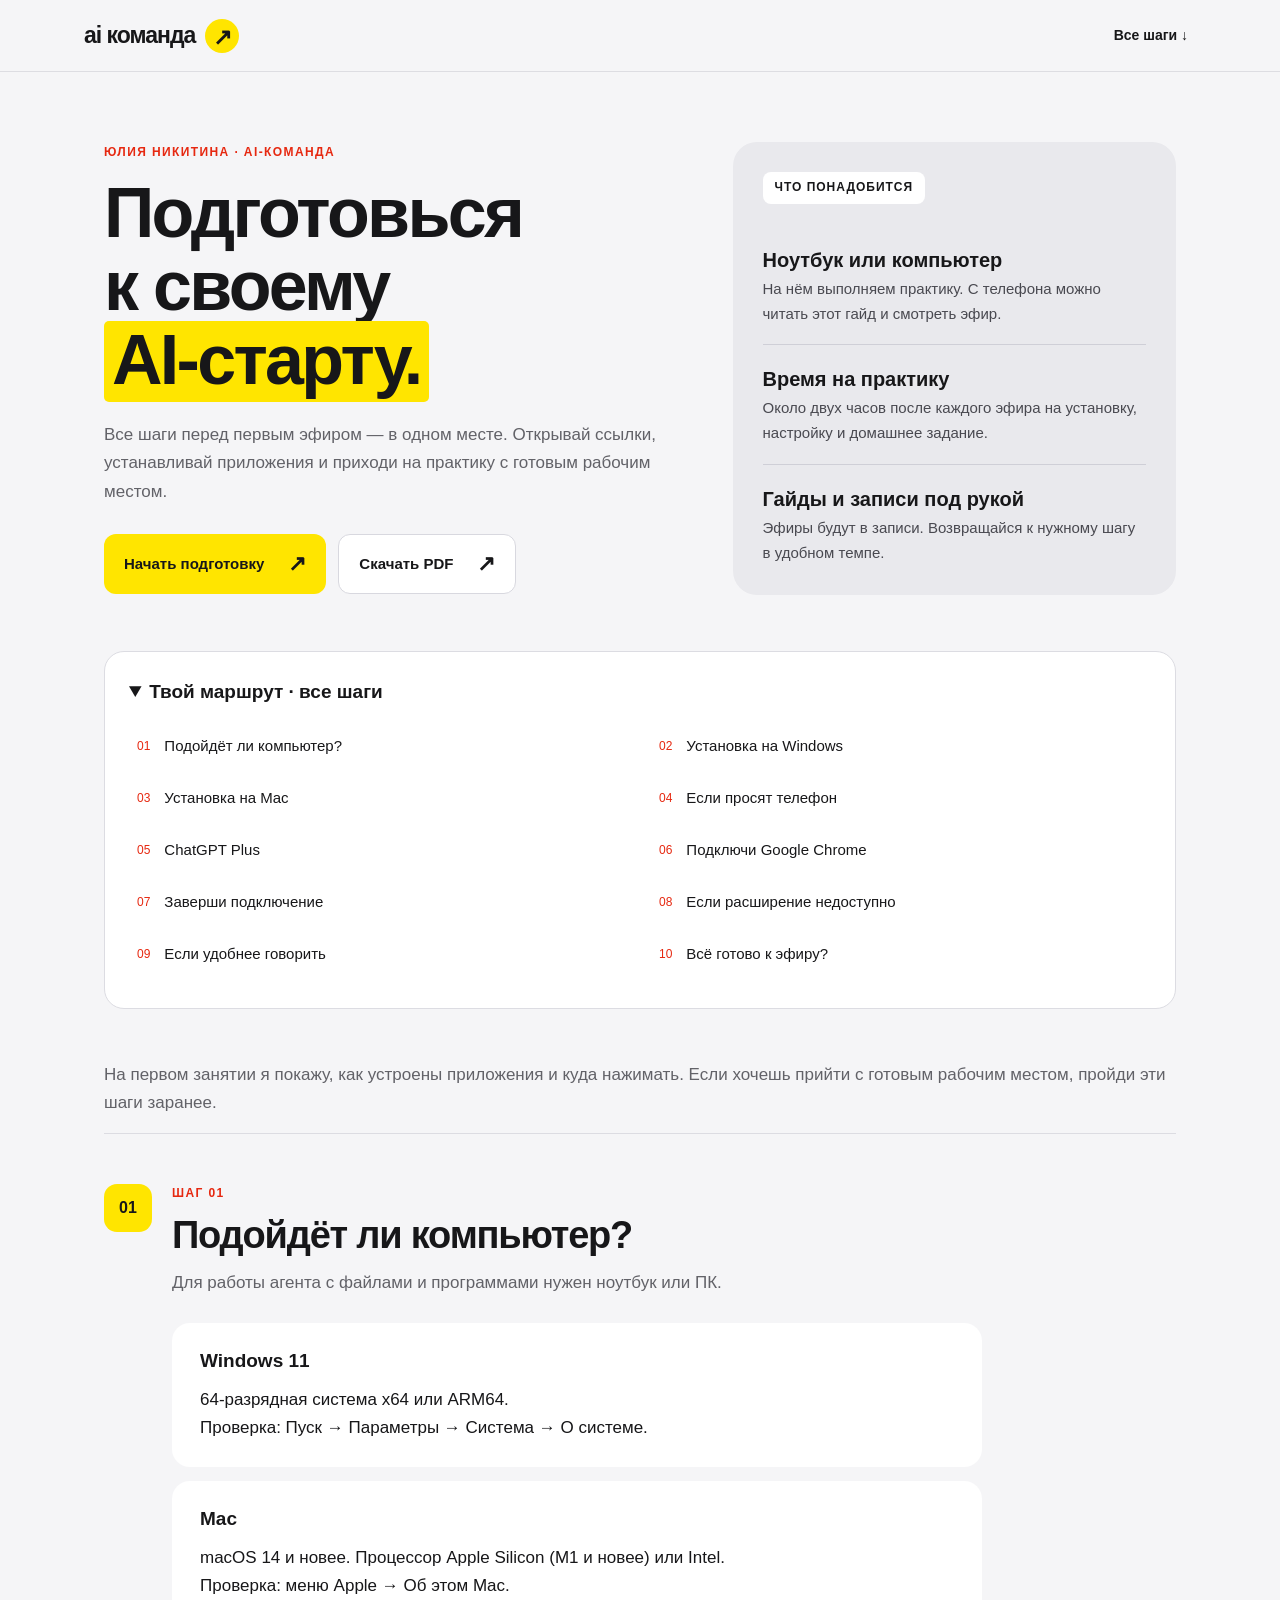
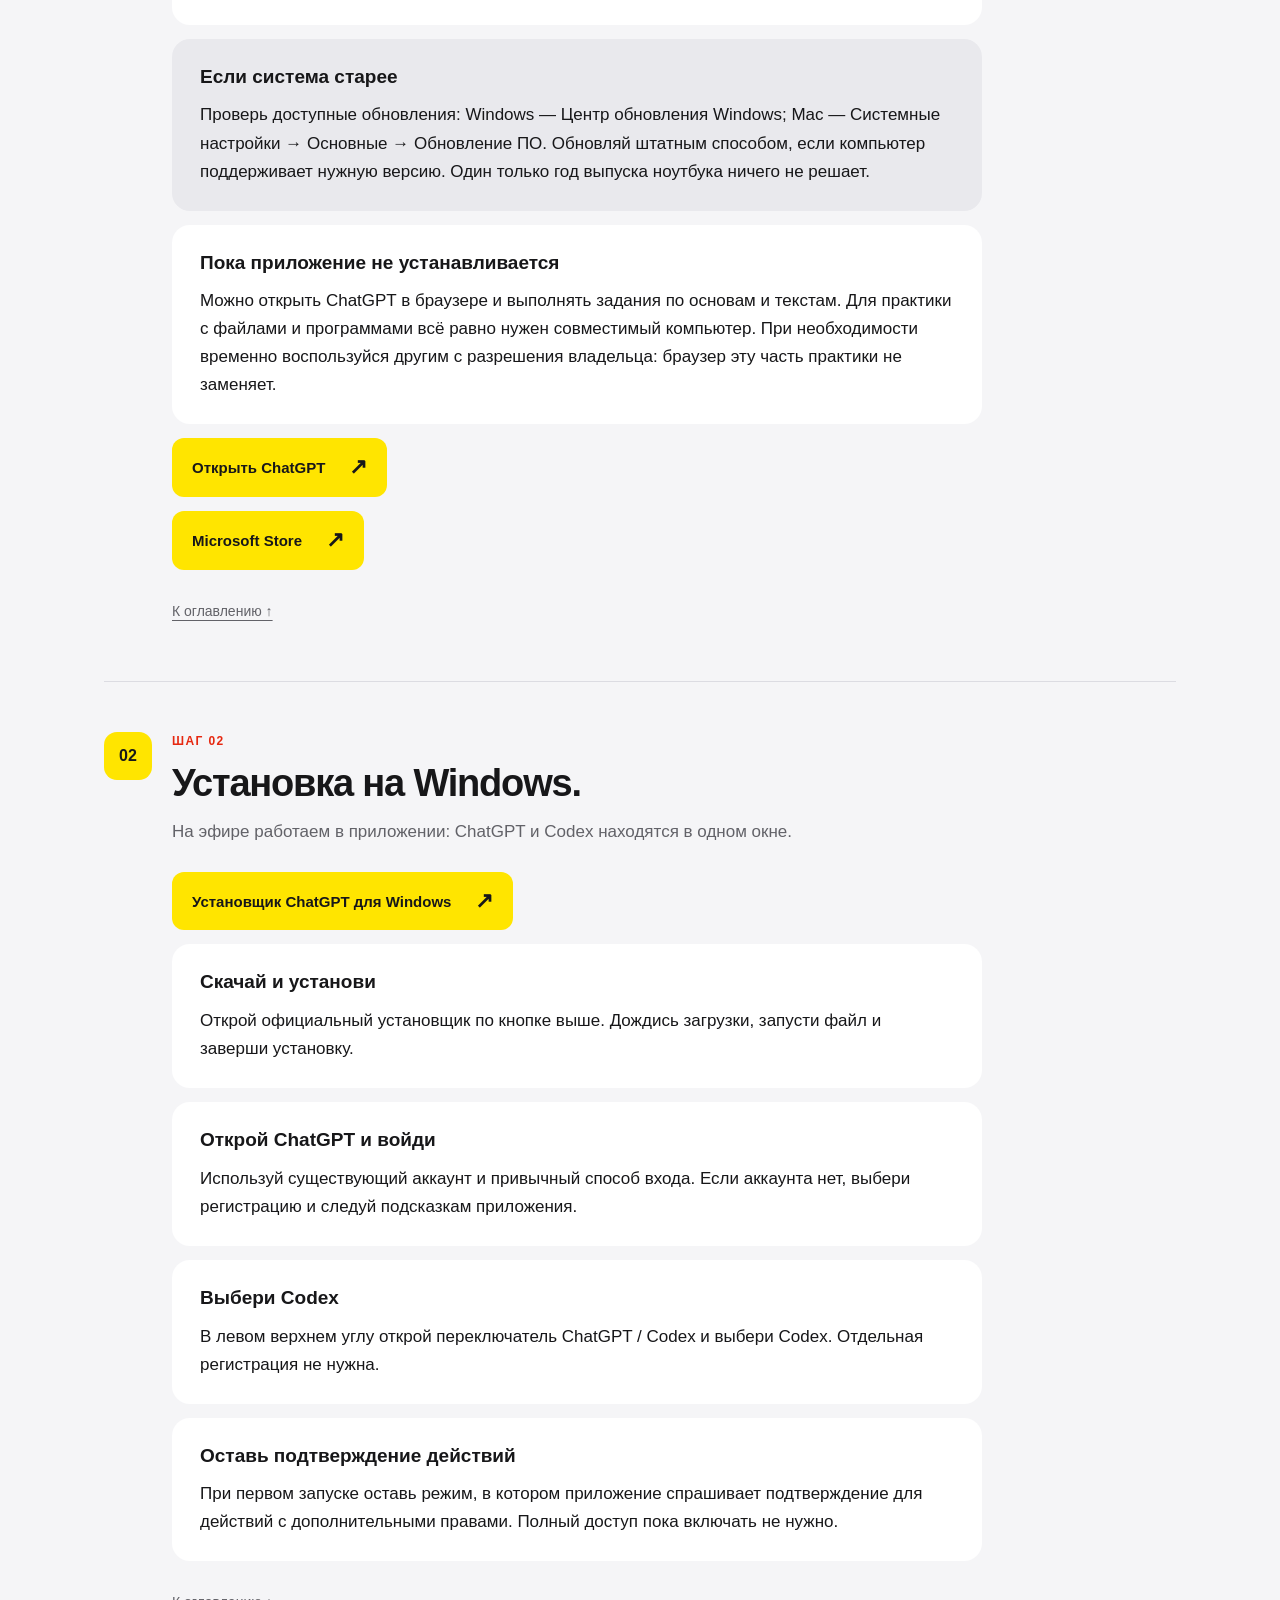
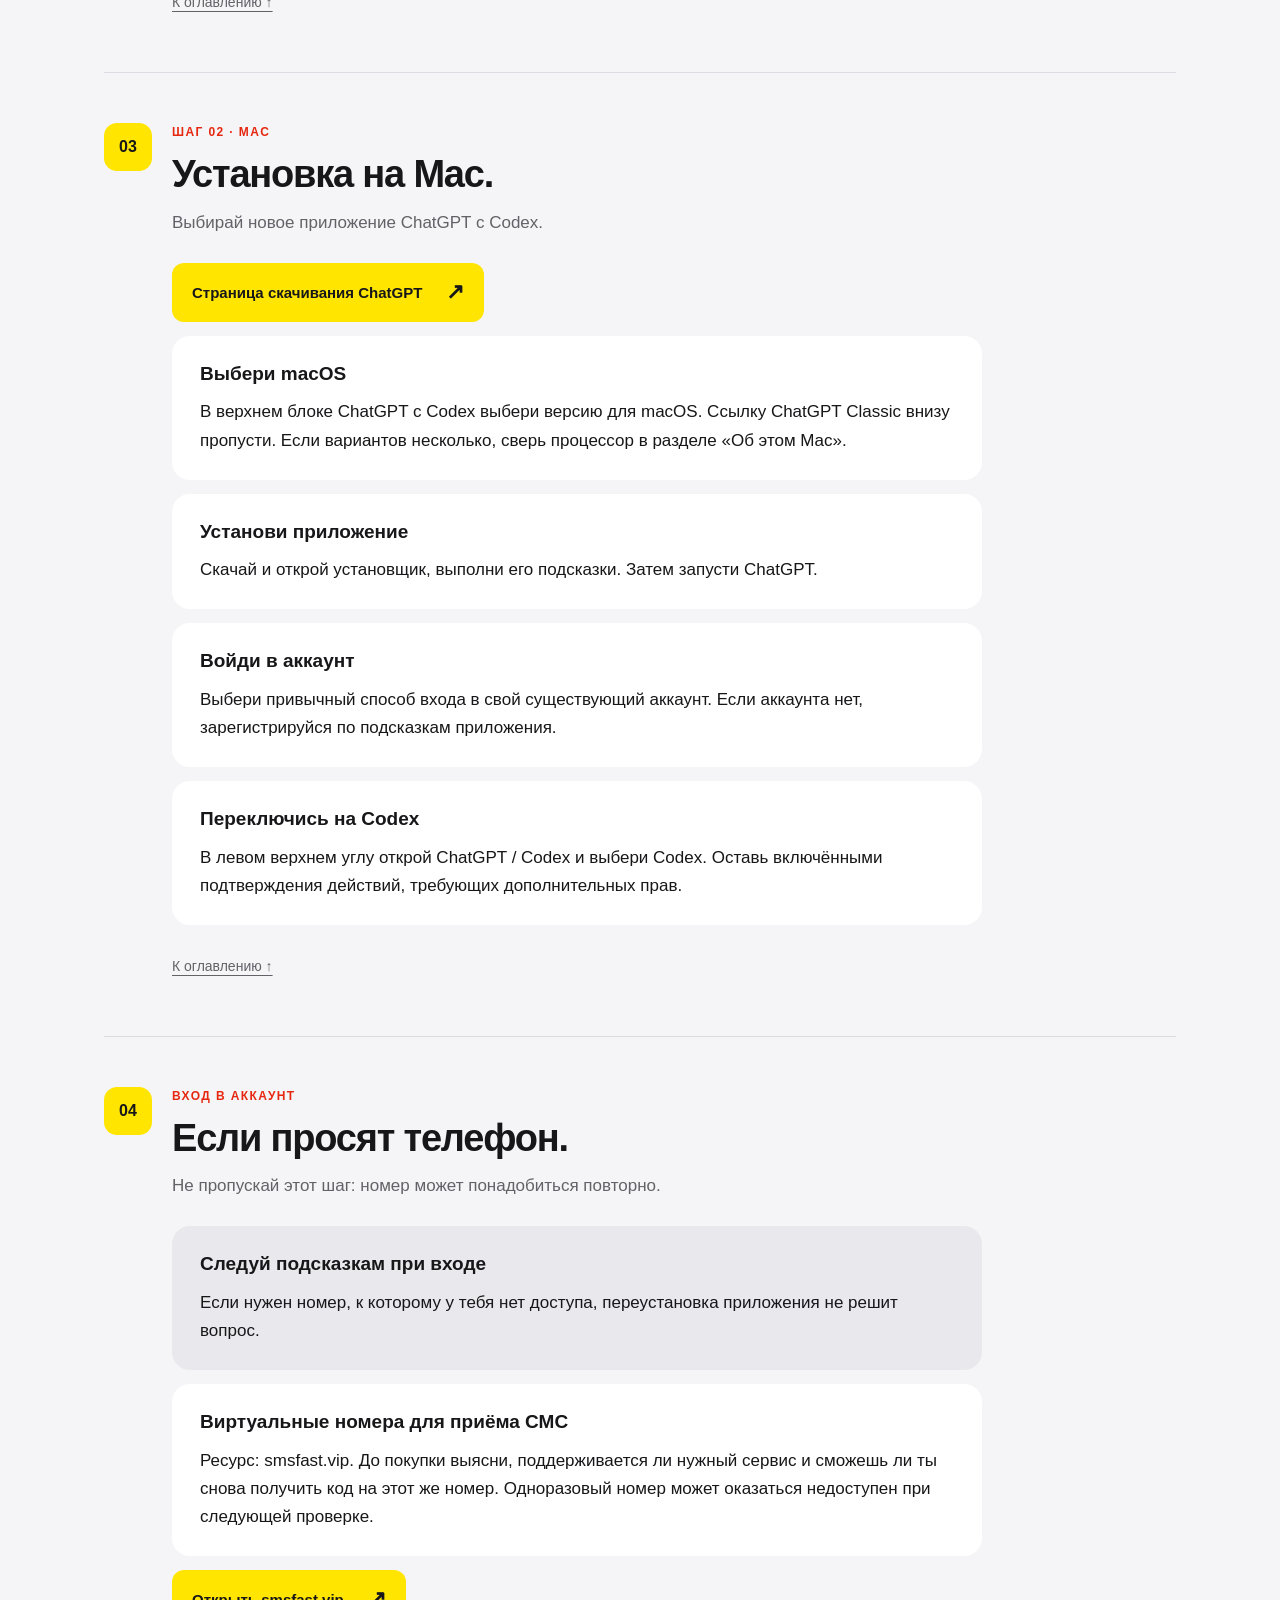
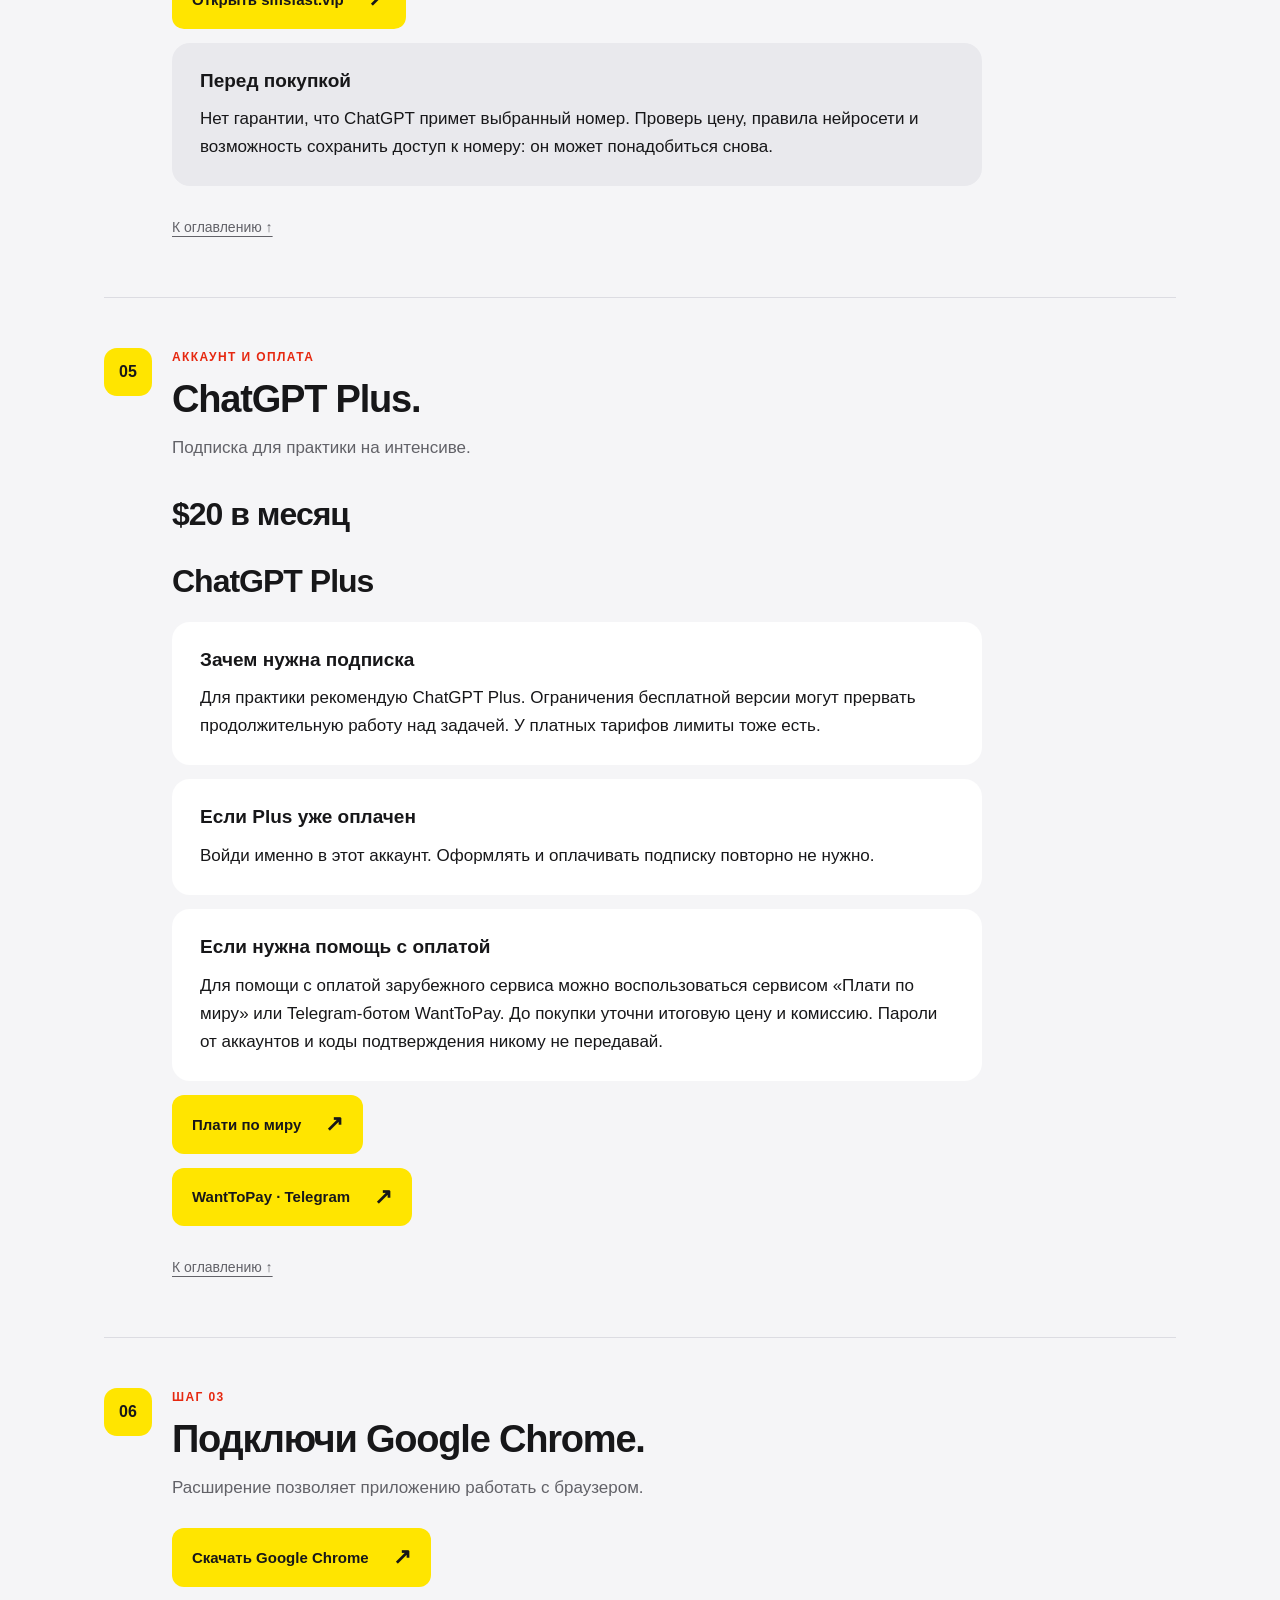
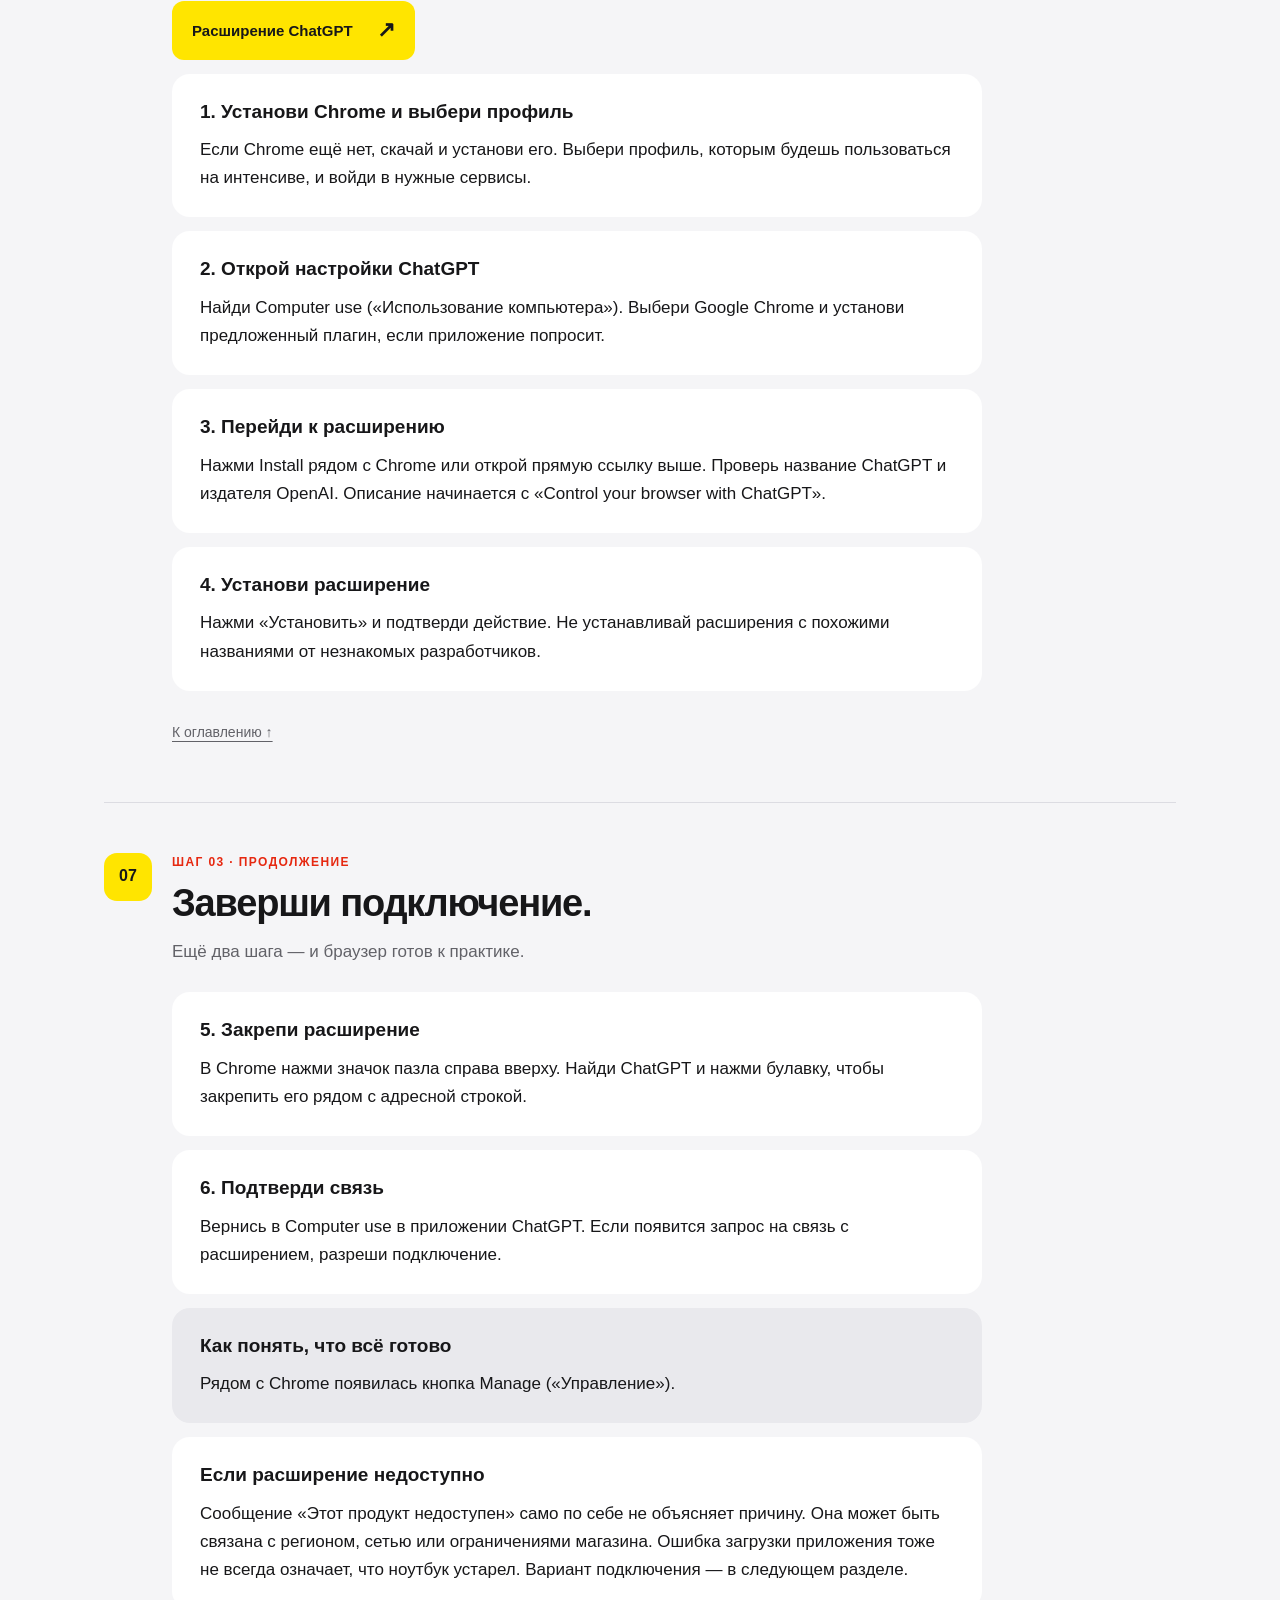
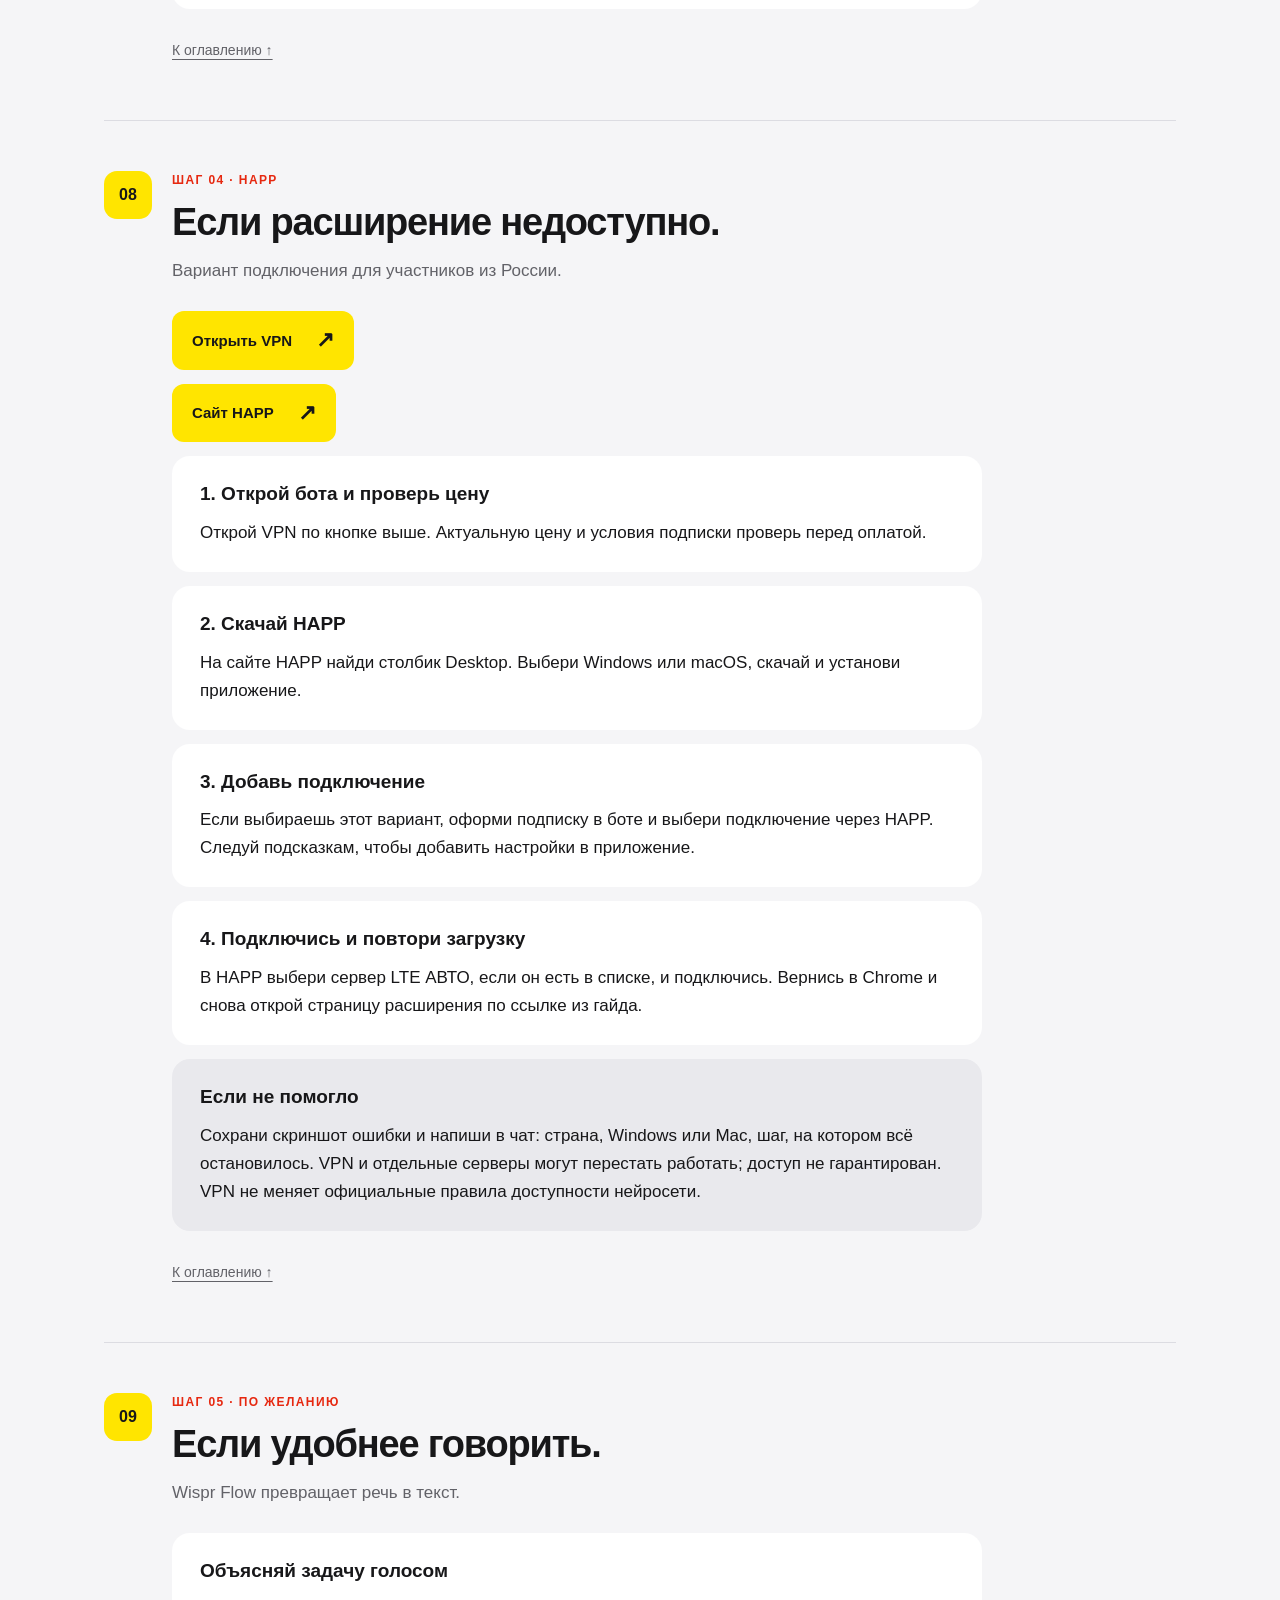
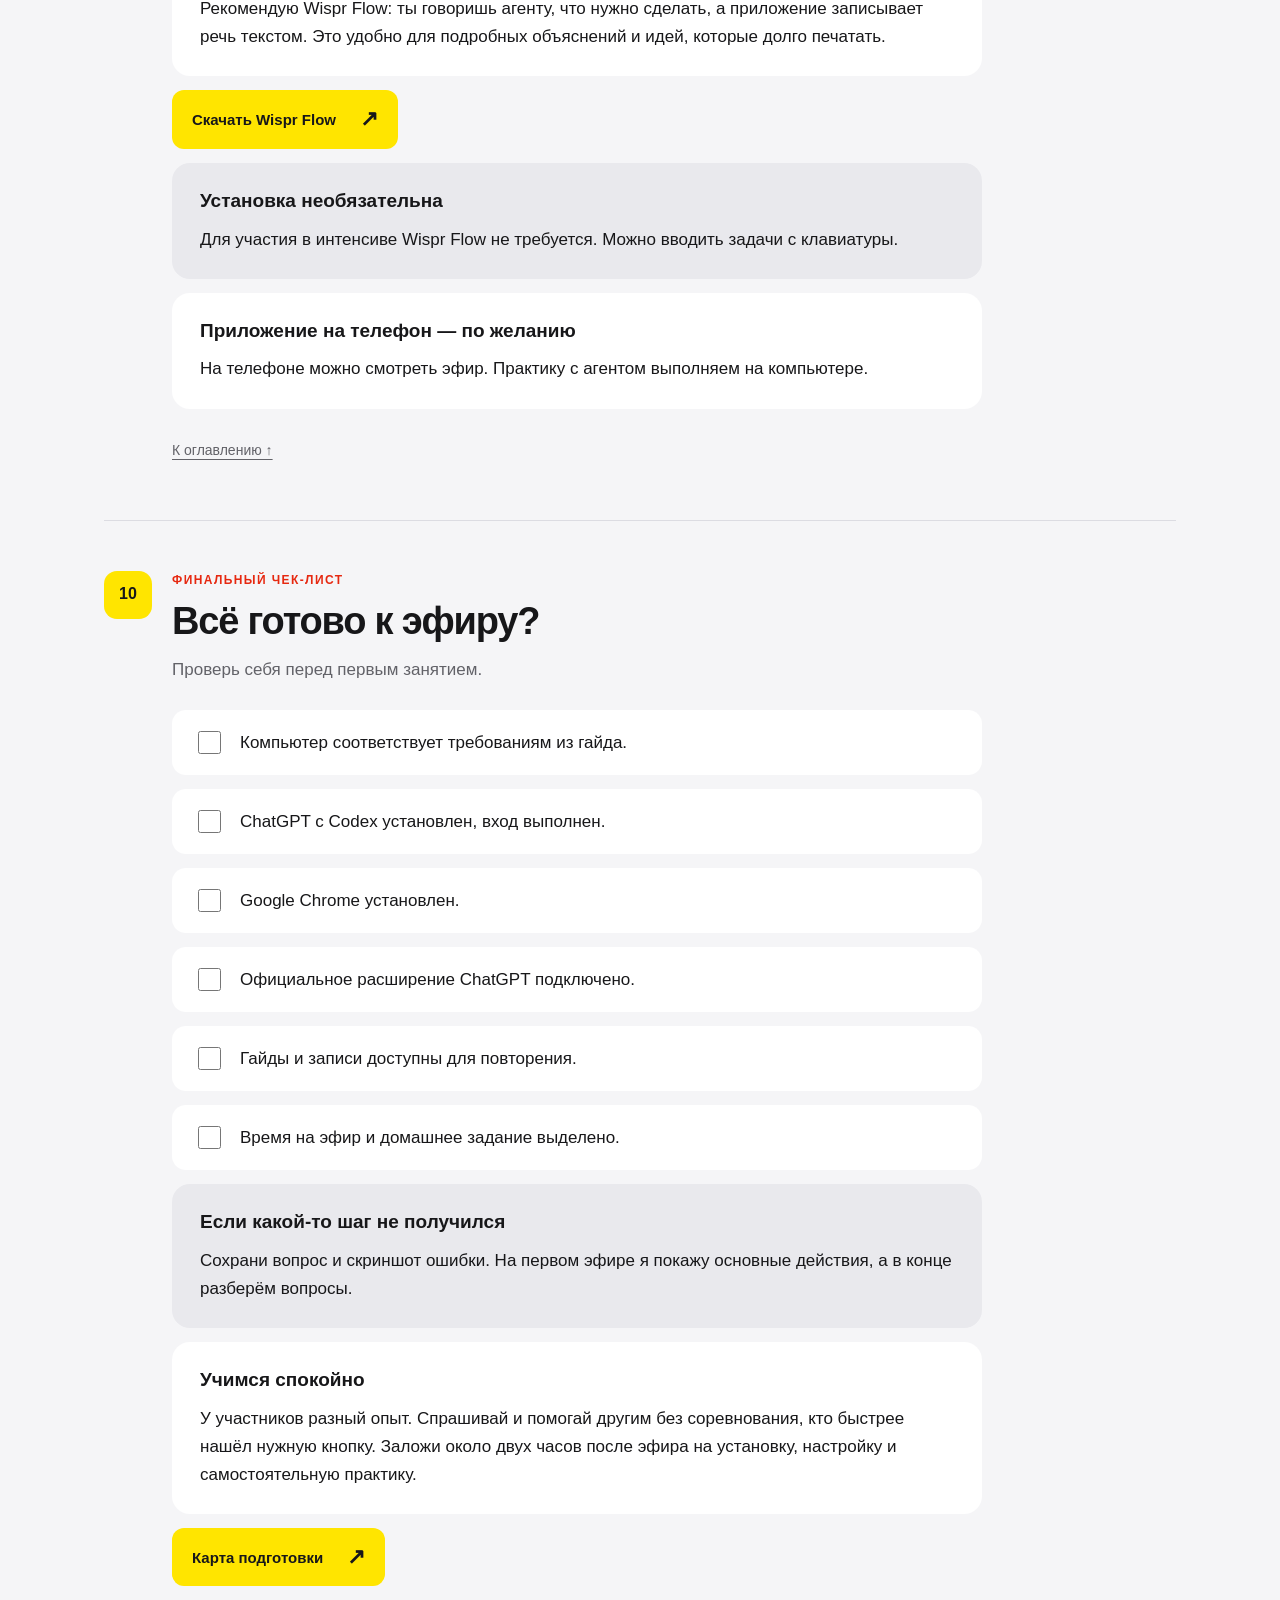
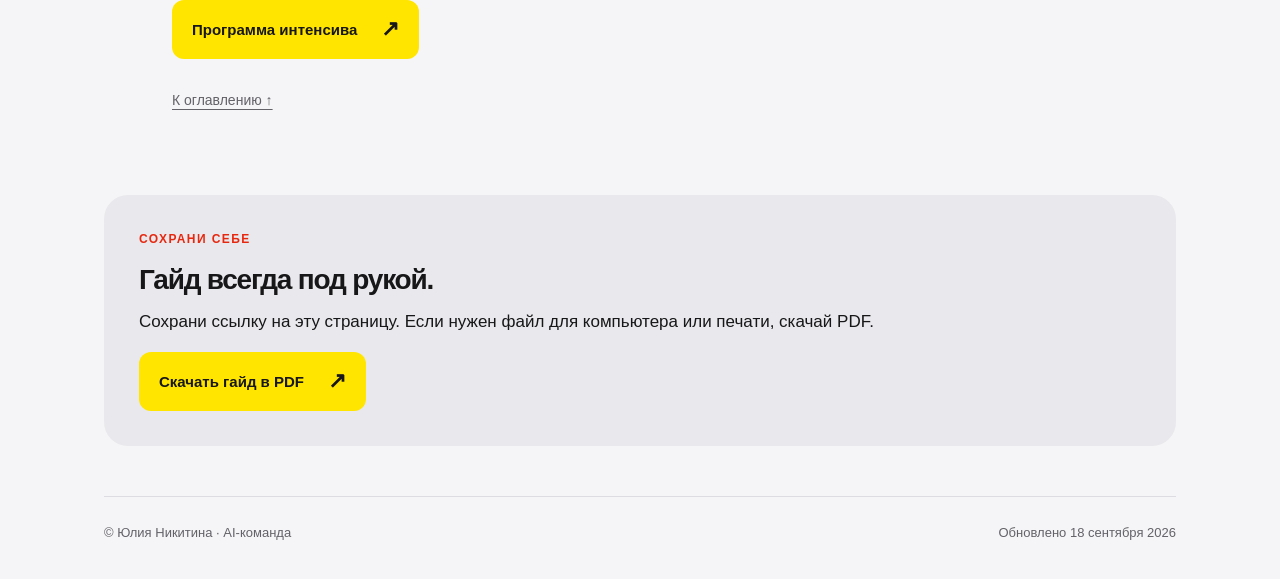
==== commit ab972676: "Add WantToPay as second payment option in preparation guide" ====
--- a/guide/index.html
+++ b/guide/index.html
@@ -1,3 +1,3 @@
 <!doctype html><html lang="ru"><head><meta charset="utf-8"><meta name="viewport" content="width=device-width, initial-scale=1"><meta name="theme-color" content="#f5f5f7"><meta name="robots" content="noindex, follow"><title>Подготовка к интенсиву — AI-команда с Юлей</title><meta name="description" content="Пошаговый гайд подготовки к интенсиву AI-команда с Юлей: компьютер, ChatGPT, вход и подключение браузера."><style>
 :root{--ink:#171719;--muted:#626268;--paper:#f5f5f7;--pale:#e9e9ed;--yellow:#ffe500;--red:#e62810}*{box-sizing:border-box}html{scroll-behavior:smooth;scroll-padding-top:90px}body{margin:0;background:var(--paper);color:var(--ink);font:17px/1.65 Arial,sans-serif}a{color:inherit;text-decoration:none}a:focus-visible,input:focus-visible,summary:focus-visible{outline:3px solid var(--red);outline-offset:5px}header{border-bottom:1px solid #dddde2;background:#f5f5f7f5;position:sticky;top:0;z-index:5;backdrop-filter:blur(12px)}.header-inner{max-width:1160px;margin:auto;padding:16px 24px;display:flex;justify-content:space-between;align-items:center;gap:16px}.brand{font-weight:800;letter-spacing:-1px;font-size:23px;display:flex;align-items:center;gap:10px}.brand b{background:var(--yellow);border-radius:50%;width:34px;height:34px;display:grid;place-items:center}.header-link{font-size:14px;font-weight:700;padding:8px}main{max-width:1120px;margin:auto;padding:0 24px}.hero{padding:70px 0 44px;display:grid;grid-template-columns:1.3fr 1fr;gap:52px;align-items:center}.eyebrow{color:var(--red);font-size:12px;letter-spacing:1.4px;font-weight:700;margin:0 0 14px;text-transform:uppercase}h1{font-size:clamp(42px,5.5vw,70px);line-height:1.05;letter-spacing:-2.7px;margin:0 0 24px}h1 em{font-style:normal;background:var(--yellow);padding:0 8px 3px;border-radius:5px}h2{font-size:clamp(26px,3.4vw,38px);letter-spacing:-1.2px;line-height:1.15;margin:0 0 12px}h3{font-size:19px;line-height:1.35;margin:0 0 12px}p{margin:0 0 16px}p:last-child{margin-bottom:0}.intro{color:var(--muted)}.button{background:var(--yellow);display:inline-flex;gap:24px;align-items:center;justify-content:space-between;min-height:52px;padding:14px 20px;border-radius:12px;font-size:15px;line-height:1.4;font-weight:700;max-width:100%;transition:background .15s}.button:hover{background:#f4d900}.button span{font-size:22px;flex-shrink:0}.actions{display:flex;flex-wrap:wrap;gap:12px;margin-top:28px}.secondary{background:#fff;border:1px solid #d8d8df}.hero-note{background:var(--pale);border-radius:24px;padding:30px;position:relative}.hero-note .label{display:inline-block;background:#fff;border-radius:8px;font-size:12px;letter-spacing:1px;font-weight:bold;padding:6px 12px;margin-bottom:22px}.need{padding:18px 0;border-bottom:1px solid #cfcfd7}.need:last-child{border:0;padding-bottom:0}.need strong{display:block;font-size:20px}.need p{font-size:15px;color:#494950}.toc{border:1px solid #dcdce2;border-radius:20px;background:white;margin:12px 0 52px;padding:8px 24px}.toc summary{cursor:pointer;font-weight:bold;padding:16px 0;font-size:19px;min-height:52px}.toc nav{display:grid;grid-template-columns:1fr 1fr;gap:4px 22px;padding-bottom:20px}.toc a{display:flex;gap:14px;padding:10px 8px;min-height:48px;border-radius:8px;font-size:15px}.toc a:hover{background:var(--paper)}.toc a span{color:var(--red);font-size:12px;padding-top:3px}.section{padding:50px 0;border-top:1px solid #dcdce2;scroll-margin-top:10px}.section-head{display:flex;gap:20px;margin-bottom:26px}.number{display:grid;place-items:center;background:var(--yellow);border-radius:13px;min-width:48px;height:48px;font-size:16px;font-weight:bold}.section-head .eyebrow{margin-bottom:10px}.section-body{max-width:810px;margin-left:68px;display:flex;flex-direction:column;align-items:flex-start;gap:14px}.card{background:#fff;border-radius:18px;padding:25px 28px;width:100%}.card p{font-size:17px}.card.pale{background:var(--pale)}.back{display:inline-block;margin:22px 0 0 68px;padding:8px 0;font-size:14px;color:var(--muted);text-decoration:underline;text-underline-offset:4px}.price{font-size:32px;font-weight:700;letter-spacing:-1px;margin:0}.check{display:flex;align-items:center;gap:16px;padding:18px 22px;border-radius:14px;background:#fff;width:100%;cursor:pointer}.check input{width:23px;height:23px;accent-color:#d8bf00;flex-shrink:0}.check:has(input:checked){background:#fff9c4}.download{padding:35px;background:var(--pale);border-radius:24px;margin:25px 0 50px}.download h2{font-size:28px}footer{padding:25px 0 35px;border-top:1px solid #dcdce2;color:var(--muted);display:flex;justify-content:space-between;font-size:13px;gap:15px}.skip{position:absolute;left:12px;top:-100px}.skip:focus{top:12px;background:var(--yellow);padding:14px;z-index:10}@media(max-width:650px){body{font-size:16px}.header-inner{padding:12px 18px}.brand{font-size:20px}.header-link{font-size:12px}main{padding:0 18px}.hero{grid-template-columns:1fr;gap:28px;padding:38px 0 25px}h1{font-size:44px;letter-spacing:-1.7px}.hero-note{padding:23px;border-radius:20px}.toc{padding:4px 18px;margin-bottom:25px}.toc nav{grid-template-columns:1fr}.section{padding:32px 0}.section-head{gap:12px}.number{min-width:37px;height:37px;border-radius:10px;font-size:13px}.section-body{margin:0}.section-head .eyebrow{font-size:10px;letter-spacing:.8px}h2{font-size:28px;letter-spacing:-.8px}.card{padding:22px}.card p{font-size:16px}.button{width:100%;min-height:54px}.back{margin-left:0}.download{padding:24px}footer{flex-direction:column}}@media(prefers-reduced-motion:reduce){html{scroll-behavior:auto}}@media print{header,.toc,.back,.actions,.download{display:none}.hero{display:block}.section{break-inside:avoid}.button{background:none;text-decoration:underline}.button[href^="http"]:after{content:" (" attr(href) ")";font-weight:normal;font-size:10px}body{font-size:12px}}
-</style></head><body><a class="skip" href="#computer">Перейти к шагам</a><header><div class="header-inner"><a class="brand" href="#top" aria-label="AI-команда — начало">ai команда <b aria-hidden="true">↗</b></a><a class="header-link" href="#map">Все шаги ↓</a></div></header><main id="top"><div class="hero"><div><p class="eyebrow">Юлия Никитина · AI-команда</p><h1>Подготовься<br>к своему<br><em>AI-старту.</em></h1><p class="intro">Все шаги перед первым эфиром — в одном месте. Открывай ссылки, устанавливай приложения и приходи на практику с готовым рабочим местом.</p><div class="actions"><a class="button" href="#computer">Начать подготовку<span aria-hidden="true">↗</span></a><a class="button secondary" href="guide.pdf">Скачать PDF<span aria-hidden="true">↗</span></a></div></div><aside class="hero-note"><span class="label">ЧТО ПОНАДОБИТСЯ</span><div class="need"><strong>Ноутбук или компьютер</strong><p>На нём выполняем практику. С телефона можно читать этот гайд и смотреть эфир.</p></div><div class="need"><strong>Время на практику</strong><p>Около двух часов после каждого эфира на установку, настройку и домашнее задание.</p></div><div class="need"><strong>Гайды и записи под рукой</strong><p>Эфиры будут в записи. Возвращайся к нужному шагу в удобном темпе.</p></div></aside></div><details class="toc" id="map" open><summary>Твой маршрут · все шаги</summary><nav aria-label="Оглавление"><a href="#computer"><span>01</span>Подойдёт ли компьютер?</a><a href="#install"><span>02</span>Установка на Windows</a><a href="#mac"><span>03</span>Установка на Mac</a><a href="#phone"><span>04</span>Если просят телефон</a><a href="#account"><span>05</span>ChatGPT Plus</a><a href="#chrome"><span>06</span>Подключи Google Chrome</a><a href="#chrome_finish"><span>07</span>Заверши подключение</a><a href="#network"><span>08</span>Если расширение недоступно</a><a href="#voice"><span>09</span>Если удобнее говорить</a><a href="#check"><span>10</span>Всё готово к эфиру?</a></nav></details><p class="intro">На первом занятии я покажу, как устроены приложения и куда нажимать. Если хочешь прийти с готовым рабочим местом, пройди эти шаги заранее.</p><section id="computer" class="section"><div class="section-head"><span class="number">01</span><div><p class="eyebrow">ШАГ 01</p><h2>Подойдёт ли компьютер?</h2><p class="intro">Для работы агента с файлами и программами нужен ноутбук или ПК.</p></div></div><div class="section-body"><div class="card "><h3>Windows 11</h3><p>64-разрядная система x64 или ARM64.<br>Проверка: Пуск → Параметры → Система → О системе.</p></div><div class="card "><h3>Mac</h3><p>macOS 14 и новее. Процессор Apple Silicon (M1 и новее) или Intel.<br>Проверка: меню Apple → Об этом Mac.</p></div><div class="card pale"><h3>Если система старее</h3><p>Проверь доступные обновления: Windows — Центр обновления Windows; Mac — Системные настройки → Основные → Обновление ПО. Обновляй штатным способом, если компьютер поддерживает нужную версию. Один только год выпуска ноутбука ничего не решает.</p></div><div class="card "><h3>Пока приложение не устанавливается</h3><p>Можно открыть ChatGPT в браузере и выполнять задания по основам и текстам. Для практики с файлами и программами всё равно нужен совместимый компьютер. При необходимости временно воспользуйся другим с разрешения владельца: браузер эту часть практики не заменяет.</p></div><a class="button" href="https://chatgpt.com/">Открыть ChatGPT<span aria-hidden="true">↗</span></a><a class="button" href="https://apps.microsoft.com/detail/9plm9xgg6vks">Microsoft Store<span aria-hidden="true">↗</span></a></div><a class="back" href="#map">К оглавлению ↑</a></section><section id="install" class="section"><div class="section-head"><span class="number">02</span><div><p class="eyebrow">ШАГ 02</p><h2>Установка на Windows.</h2><p class="intro">На эфире работаем в приложении: ChatGPT и Codex находятся в одном окне.</p></div></div><div class="section-body"><a class="button" href="https://get.microsoft.com/installer/download/9PLM9XGG6VKS?cid=website_cta_psi&amp;utm_source=chatgpt.com">Установщик ChatGPT для Windows<span aria-hidden="true">↗</span></a><div class="card "><h3>Скачай и установи</h3><p>Открой официальный установщик по кнопке выше. Дождись загрузки, запусти файл и заверши установку.</p></div><div class="card "><h3>Открой ChatGPT и войди</h3><p>Используй существующий аккаунт и привычный способ входа. Если аккаунта нет, выбери регистрацию и следуй подсказкам приложения.</p></div><div class="card "><h3>Выбери Codex</h3><p>В левом верхнем углу открой переключатель ChatGPT / Codex и выбери Codex. Отдельная регистрация не нужна.</p></div><div class="card "><h3>Оставь подтверждение действий</h3><p>При первом запуске оставь режим, в котором приложение спрашивает подтверждение для действий с дополнительными правами. Полный доступ пока включать не нужно.</p></div></div><a class="back" href="#map">К оглавлению ↑</a></section><section id="mac" class="section"><div class="section-head"><span class="number">03</span><div><p class="eyebrow">ШАГ 02 · MAC</p><h2>Установка на Mac.</h2><p class="intro">Выбирай новое приложение ChatGPT с Codex.</p></div></div><div class="section-body"><a class="button" href="https://chatgpt.com/download/">Страница скачивания ChatGPT<span aria-hidden="true">↗</span></a><div class="card "><h3>Выбери macOS</h3><p>В верхнем блоке ChatGPT с Codex выбери версию для macOS. Ссылку ChatGPT Classic внизу пропусти. Если вариантов несколько, сверь процессор в разделе «Об этом Mac».</p></div><div class="card "><h3>Установи приложение</h3><p>Скачай и открой установщик, выполни его подсказки. Затем запусти ChatGPT.</p></div><div class="card "><h3>Войди в аккаунт</h3><p>Выбери привычный способ входа в свой существующий аккаунт. Если аккаунта нет, зарегистрируйся по подсказкам приложения.</p></div><div class="card "><h3>Переключись на Codex</h3><p>В левом верхнем углу открой ChatGPT / Codex и выбери Codex. Оставь включёнными подтверждения действий, требующих дополнительных прав.</p></div></div><a class="back" href="#map">К оглавлению ↑</a></section><section id="phone" class="section"><div class="section-head"><span class="number">04</span><div><p class="eyebrow">ВХОД В АККАУНТ</p><h2>Если просят телефон.</h2><p class="intro">Не пропускай этот шаг: номер может понадобиться повторно.</p></div></div><div class="section-body"><div class="card pale"><h3>Следуй подсказкам при входе</h3><p>Если нужен номер, к которому у тебя нет доступа, переустановка приложения не решит вопрос.</p></div><div class="card "><h3>Виртуальные номера для приёма СМС</h3><p>Ресурс: smsfast.vip. До покупки выясни, поддерживается ли нужный сервис и сможешь ли ты снова получить код на этот же номер. Одноразовый номер может оказаться недоступен при следующей проверке.</p></div><a class="button" href="https://smsfast.vip">Открыть smsfast.vip<span aria-hidden="true">↗</span></a><div class="card pale"><h3>Перед покупкой</h3><p>Нет гарантии, что ChatGPT примет выбранный номер. Проверь цену, правила нейросети и возможность сохранить доступ к номеру: он может понадобиться снова.</p></div></div><a class="back" href="#map">К оглавлению ↑</a></section><section id="account" class="section"><div class="section-head"><span class="number">05</span><div><p class="eyebrow">АККАУНТ И ОПЛАТА</p><h2>ChatGPT Plus.</h2><p class="intro">Подписка для практики на интенсиве.</p></div></div><div class="section-body"><p class="price">$20 в месяц</p><p class="price">ChatGPT Plus</p><div class="card "><h3>Зачем нужна подписка</h3><p>Для практики рекомендую ChatGPT Plus. Ограничения бесплатной версии могут прервать продолжительную работу над задачей. У платных тарифов лимиты тоже есть.</p></div><div class="card "><h3>Если Plus уже оплачен</h3><p>Войди именно в этот аккаунт. Оформлять и оплачивать подписку повторно не нужно.</p></div><div class="card "><h3>Если нужна помощь с оплатой</h3><p>Для помощи с оплатой зарубежного сервиса можно воспользоваться сервисом «Плати по миру». До покупки уточни итоговую цену и комиссию. Пароли от аккаунтов и коды подтверждения никому не передавай.</p></div><a class="button" href="https://platipomiru.com/?code=C8RV2BI7">Открыть «Плати по миру»<span aria-hidden="true">↗</span></a></div><a class="back" href="#map">К оглавлению ↑</a></section><section id="chrome" class="section"><div class="section-head"><span class="number">06</span><div><p class="eyebrow">ШАГ 03</p><h2>Подключи Google Chrome.</h2><p class="intro">Расширение позволяет приложению работать с браузером.</p></div></div><div class="section-body"><a class="button" href="https://www.google.com/chrome/">Скачать Google Chrome<span aria-hidden="true">↗</span></a><a class="button" href="https://chromewebstore.google.com/detail/chatgpt/hehggadaopoacecdllhhajmbjkdcmajg">Расширение ChatGPT<span aria-hidden="true">↗</span></a><div class="card "><h3>1. Установи Chrome и выбери профиль</h3><p>Если Chrome ещё нет, скачай и установи его. Выбери профиль, которым будешь пользоваться на интенсиве, и войди в нужные сервисы.</p></div><div class="card "><h3>2. Открой настройки ChatGPT</h3><p>Найди Computer use («Использование компьютера»). Выбери Google Chrome и установи предложенный плагин, если приложение попросит.</p></div><div class="card "><h3>3. Перейди к расширению</h3><p>Нажми Install рядом с Chrome или открой прямую ссылку выше. Проверь название ChatGPT и издателя OpenAI. Описание начинается с «Control your browser with ChatGPT».</p></div><div class="card "><h3>4. Установи расширение</h3><p>Нажми «Установить» и подтверди действие. Не устанавливай расширения с похожими названиями от незнакомых разработчиков.</p></div></div><a class="back" href="#map">К оглавлению ↑</a></section><section id="chrome_finish" class="section"><div class="section-head"><span class="number">07</span><div><p class="eyebrow">ШАГ 03 · ПРОДОЛЖЕНИЕ</p><h2>Заверши подключение.</h2><p class="intro">Ещё два шага — и браузер готов к практике.</p></div></div><div class="section-body"><div class="card "><h3>5. Закрепи расширение</h3><p>В Chrome нажми значок пазла справа вверху. Найди ChatGPT и нажми булавку, чтобы закрепить его рядом с адресной строкой.</p></div><div class="card "><h3>6. Подтверди связь</h3><p>Вернись в Computer use в приложении ChatGPT. Если появится запрос на связь с расширением, разреши подключение.</p></div><div class="card pale"><h3>Как понять, что всё готово</h3><p>Рядом с Chrome появилась кнопка Manage («Управление»).</p></div><div class="card "><h3>Если расширение недоступно</h3><p>Сообщение «Этот продукт недоступен» само по себе не объясняет причину. Она может быть связана с регионом, сетью или ограничениями магазина. Ошибка загрузки приложения тоже не всегда означает, что ноутбук устарел. Вариант подключения — в следующем разделе.</p></div></div><a class="back" href="#map">К оглавлению ↑</a></section><section id="network" class="section"><div class="section-head"><span class="number">08</span><div><p class="eyebrow">ШАГ 04 · HAPP</p><h2>Если расширение недоступно.</h2><p class="intro">Вариант подключения для участников из России.</p></div></div><div class="section-body"><a class="button" href="https://safevpnbot.com/u576997962">Открыть VPN<span aria-hidden="true">↗</span></a><a class="button" href="https://www.happ.su/main/ru">Сайт HAPP<span aria-hidden="true">↗</span></a><div class="card "><h3>1. Открой бота и проверь цену</h3><p>Открой VPN по кнопке выше. Актуальную цену и условия подписки проверь перед оплатой.</p></div><div class="card "><h3>2. Скачай HAPP</h3><p>На сайте HAPP найди столбик Desktop. Выбери Windows или macOS, скачай и установи приложение.</p></div><div class="card "><h3>3. Добавь подключение</h3><p>Если выбираешь этот вариант, оформи подписку в боте и выбери подключение через HAPP. Следуй подсказкам, чтобы добавить настройки в приложение.</p></div><div class="card "><h3>4. Подключись и повтори загрузку</h3><p>В HAPP выбери сервер LTE АВТО, если он есть в списке, и подключись. Вернись в Chrome и снова открой страницу расширения по ссылке из гайда.</p></div><div class="card pale"><h3>Если не помогло</h3><p>Сохрани скриншот ошибки и напиши в чат: страна, Windows или Mac, шаг, на котором всё остановилось. VPN и отдельные серверы могут перестать работать; доступ не гарантирован. VPN не меняет официальные правила доступности нейросети.</p></div></div><a class="back" href="#map">К оглавлению ↑</a></section><section id="voice" class="section"><div class="section-head"><span class="number">09</span><div><p class="eyebrow">ШАГ 05 · ПО ЖЕЛАНИЮ</p><h2>Если удобнее говорить.</h2><p class="intro">Wispr Flow превращает речь в текст.</p></div></div><div class="section-body"><div class="card "><h3>Объясняй задачу голосом</h3><p>Рекомендую Wispr Flow: ты говоришь агенту, что нужно сделать, а приложение записывает речь текстом. Это удобно для подробных объяснений и идей, которые долго печатать.</p></div><a class="button" href="https://wisprflow.ai/r?JULIA1802">Скачать Wispr Flow<span aria-hidden="true">↗</span></a><div class="card pale"><h3>Установка необязательна</h3><p>Для участия в интенсиве Wispr Flow не требуется. Можно вводить задачи с клавиатуры.</p></div><div class="card "><h3>Приложение на телефон — по желанию</h3><p>На телефоне можно смотреть эфир. Практику с агентом выполняем на компьютере.</p></div></div><a class="back" href="#map">К оглавлению ↑</a></section><section id="check" class="section"><div class="section-head"><span class="number">10</span><div><p class="eyebrow">ФИНАЛЬНЫЙ ЧЕК-ЛИСТ</p><h2>Всё готово к эфиру?</h2><p class="intro">Проверь себя перед первым занятием.</p></div></div><div class="section-body"><label class="check"><input type="checkbox"><span>Компьютер соответствует требованиям из гайда.</span></label><label class="check"><input type="checkbox"><span>ChatGPT с Codex установлен, вход выполнен.</span></label><label class="check"><input type="checkbox"><span>Google Chrome установлен.</span></label><label class="check"><input type="checkbox"><span>Официальное расширение ChatGPT подключено.</span></label><label class="check"><input type="checkbox"><span>Гайды и записи доступны для повторения.</span></label><label class="check"><input type="checkbox"><span>Время на эфир и домашнее задание выделено.</span></label><div class="card pale"><h3>Если какой-то шаг не получился</h3><p>Сохрани вопрос и скриншот ошибки. На первом эфире я покажу основные действия, а в конце разберём вопросы.</p></div><div class="card "><h3>Учимся спокойно</h3><p>У участников разный опыт. Спрашивай и помогай другим без соревнования, кто быстрее нашёл нужную кнопку. Заложи около двух часов после эфира на установку, настройку и самостоятельную практику.</p></div><a class="button" href="#map">Карта подготовки<span aria-hidden="true">↗</span></a><a class="button" href="https://juliyanikitina.github.io/ai-team-marathon/">Программа интенсива<span aria-hidden="true">↗</span></a></div><a class="back" href="#map">К оглавлению ↑</a></section><div class="download"><p class="eyebrow">СОХРАНИ СЕБЕ</p><h2>Гайд всегда под рукой.</h2><p>Сохрани ссылку на эту страницу. Если нужен файл для компьютера или печати, скачай PDF.</p><a class="button" href="guide.pdf">Скачать гайд в PDF<span aria-hidden="true">↗</span></a></div><footer><span>© Юлия Никитина · AI-команда</span><span>Обновлено 18 сентября 2026</span></footer></main></body></html>+</style></head><body><a class="skip" href="#computer">Перейти к шагам</a><header><div class="header-inner"><a class="brand" href="#top" aria-label="AI-команда — начало">ai команда <b aria-hidden="true">↗</b></a><a class="header-link" href="#map">Все шаги ↓</a></div></header><main id="top"><div class="hero"><div><p class="eyebrow">Юлия Никитина · AI-команда</p><h1>Подготовься<br>к своему<br><em>AI-старту.</em></h1><p class="intro">Все шаги перед первым эфиром — в одном месте. Открывай ссылки, устанавливай приложения и приходи на практику с готовым рабочим местом.</p><div class="actions"><a class="button" href="#computer">Начать подготовку<span aria-hidden="true">↗</span></a><a class="button secondary" href="guide.pdf">Скачать PDF<span aria-hidden="true">↗</span></a></div></div><aside class="hero-note"><span class="label">ЧТО ПОНАДОБИТСЯ</span><div class="need"><strong>Ноутбук или компьютер</strong><p>На нём выполняем практику. С телефона можно читать этот гайд и смотреть эфир.</p></div><div class="need"><strong>Время на практику</strong><p>Около двух часов после каждого эфира на установку, настройку и домашнее задание.</p></div><div class="need"><strong>Гайды и записи под рукой</strong><p>Эфиры будут в записи. Возвращайся к нужному шагу в удобном темпе.</p></div></aside></div><details class="toc" id="map" open><summary>Твой маршрут · все шаги</summary><nav aria-label="Оглавление"><a href="#computer"><span>01</span>Подойдёт ли компьютер?</a><a href="#install"><span>02</span>Установка на Windows</a><a href="#mac"><span>03</span>Установка на Mac</a><a href="#phone"><span>04</span>Если просят телефон</a><a href="#account"><span>05</span>ChatGPT Plus</a><a href="#chrome"><span>06</span>Подключи Google Chrome</a><a href="#chrome_finish"><span>07</span>Заверши подключение</a><a href="#network"><span>08</span>Если расширение недоступно</a><a href="#voice"><span>09</span>Если удобнее говорить</a><a href="#check"><span>10</span>Всё готово к эфиру?</a></nav></details><p class="intro">На первом занятии я покажу, как устроены приложения и куда нажимать. Если хочешь прийти с готовым рабочим местом, пройди эти шаги заранее.</p><section id="computer" class="section"><div class="section-head"><span class="number">01</span><div><p class="eyebrow">ШАГ 01</p><h2>Подойдёт ли компьютер?</h2><p class="intro">Для работы агента с файлами и программами нужен ноутбук или ПК.</p></div></div><div class="section-body"><div class="card "><h3>Windows 11</h3><p>64-разрядная система x64 или ARM64.<br>Проверка: Пуск → Параметры → Система → О системе.</p></div><div class="card "><h3>Mac</h3><p>macOS 14 и новее. Процессор Apple Silicon (M1 и новее) или Intel.<br>Проверка: меню Apple → Об этом Mac.</p></div><div class="card pale"><h3>Если система старее</h3><p>Проверь доступные обновления: Windows — Центр обновления Windows; Mac — Системные настройки → Основные → Обновление ПО. Обновляй штатным способом, если компьютер поддерживает нужную версию. Один только год выпуска ноутбука ничего не решает.</p></div><div class="card "><h3>Пока приложение не устанавливается</h3><p>Можно открыть ChatGPT в браузере и выполнять задания по основам и текстам. Для практики с файлами и программами всё равно нужен совместимый компьютер. При необходимости временно воспользуйся другим с разрешения владельца: браузер эту часть практики не заменяет.</p></div><a class="button" href="https://chatgpt.com/">Открыть ChatGPT<span aria-hidden="true">↗</span></a><a class="button" href="https://apps.microsoft.com/detail/9plm9xgg6vks">Microsoft Store<span aria-hidden="true">↗</span></a></div><a class="back" href="#map">К оглавлению ↑</a></section><section id="install" class="section"><div class="section-head"><span class="number">02</span><div><p class="eyebrow">ШАГ 02</p><h2>Установка на Windows.</h2><p class="intro">На эфире работаем в приложении: ChatGPT и Codex находятся в одном окне.</p></div></div><div class="section-body"><a class="button" href="https://get.microsoft.com/installer/download/9PLM9XGG6VKS?cid=website_cta_psi&amp;utm_source=chatgpt.com">Установщик ChatGPT для Windows<span aria-hidden="true">↗</span></a><div class="card "><h3>Скачай и установи</h3><p>Открой официальный установщик по кнопке выше. Дождись загрузки, запусти файл и заверши установку.</p></div><div class="card "><h3>Открой ChatGPT и войди</h3><p>Используй существующий аккаунт и привычный способ входа. Если аккаунта нет, выбери регистрацию и следуй подсказкам приложения.</p></div><div class="card "><h3>Выбери Codex</h3><p>В левом верхнем углу открой переключатель ChatGPT / Codex и выбери Codex. Отдельная регистрация не нужна.</p></div><div class="card "><h3>Оставь подтверждение действий</h3><p>При первом запуске оставь режим, в котором приложение спрашивает подтверждение для действий с дополнительными правами. Полный доступ пока включать не нужно.</p></div></div><a class="back" href="#map">К оглавлению ↑</a></section><section id="mac" class="section"><div class="section-head"><span class="number">03</span><div><p class="eyebrow">ШАГ 02 · MAC</p><h2>Установка на Mac.</h2><p class="intro">Выбирай новое приложение ChatGPT с Codex.</p></div></div><div class="section-body"><a class="button" href="https://chatgpt.com/download/">Страница скачивания ChatGPT<span aria-hidden="true">↗</span></a><div class="card "><h3>Выбери macOS</h3><p>В верхнем блоке ChatGPT с Codex выбери версию для macOS. Ссылку ChatGPT Classic внизу пропусти. Если вариантов несколько, сверь процессор в разделе «Об этом Mac».</p></div><div class="card "><h3>Установи приложение</h3><p>Скачай и открой установщик, выполни его подсказки. Затем запусти ChatGPT.</p></div><div class="card "><h3>Войди в аккаунт</h3><p>Выбери привычный способ входа в свой существующий аккаунт. Если аккаунта нет, зарегистрируйся по подсказкам приложения.</p></div><div class="card "><h3>Переключись на Codex</h3><p>В левом верхнем углу открой ChatGPT / Codex и выбери Codex. Оставь включёнными подтверждения действий, требующих дополнительных прав.</p></div></div><a class="back" href="#map">К оглавлению ↑</a></section><section id="phone" class="section"><div class="section-head"><span class="number">04</span><div><p class="eyebrow">ВХОД В АККАУНТ</p><h2>Если просят телефон.</h2><p class="intro">Не пропускай этот шаг: номер может понадобиться повторно.</p></div></div><div class="section-body"><div class="card pale"><h3>Следуй подсказкам при входе</h3><p>Если нужен номер, к которому у тебя нет доступа, переустановка приложения не решит вопрос.</p></div><div class="card "><h3>Виртуальные номера для приёма СМС</h3><p>Ресурс: smsfast.vip. До покупки выясни, поддерживается ли нужный сервис и сможешь ли ты снова получить код на этот же номер. Одноразовый номер может оказаться недоступен при следующей проверке.</p></div><a class="button" href="https://smsfast.vip">Открыть smsfast.vip<span aria-hidden="true">↗</span></a><div class="card pale"><h3>Перед покупкой</h3><p>Нет гарантии, что ChatGPT примет выбранный номер. Проверь цену, правила нейросети и возможность сохранить доступ к номеру: он может понадобиться снова.</p></div></div><a class="back" href="#map">К оглавлению ↑</a></section><section id="account" class="section"><div class="section-head"><span class="number">05</span><div><p class="eyebrow">АККАУНТ И ОПЛАТА</p><h2>ChatGPT Plus.</h2><p class="intro">Подписка для практики на интенсиве.</p></div></div><div class="section-body"><p class="price">$20 в месяц</p><p class="price">ChatGPT Plus</p><div class="card "><h3>Зачем нужна подписка</h3><p>Для практики рекомендую ChatGPT Plus. Ограничения бесплатной версии могут прервать продолжительную работу над задачей. У платных тарифов лимиты тоже есть.</p></div><div class="card "><h3>Если Plus уже оплачен</h3><p>Войди именно в этот аккаунт. Оформлять и оплачивать подписку повторно не нужно.</p></div><div class="card "><h3>Если нужна помощь с оплатой</h3><p>Для помощи с оплатой зарубежного сервиса можно воспользоваться сервисом «Плати по миру» или Telegram-ботом WantToPay. До покупки уточни итоговую цену и комиссию. Пароли от аккаунтов и коды подтверждения никому не передавай.</p></div><a class="button" href="https://platipomiru.com/?code=C8RV2BI7">Плати по миру<span aria-hidden="true">↗</span></a><a class="button" href="https://telegram.me/WantToPayBot?start=w17851188--PFOM8">WantToPay · Telegram<span aria-hidden="true">↗</span></a></div><a class="back" href="#map">К оглавлению ↑</a></section><section id="chrome" class="section"><div class="section-head"><span class="number">06</span><div><p class="eyebrow">ШАГ 03</p><h2>Подключи Google Chrome.</h2><p class="intro">Расширение позволяет приложению работать с браузером.</p></div></div><div class="section-body"><a class="button" href="https://www.google.com/chrome/">Скачать Google Chrome<span aria-hidden="true">↗</span></a><a class="button" href="https://chromewebstore.google.com/detail/chatgpt/hehggadaopoacecdllhhajmbjkdcmajg">Расширение ChatGPT<span aria-hidden="true">↗</span></a><div class="card "><h3>1. Установи Chrome и выбери профиль</h3><p>Если Chrome ещё нет, скачай и установи его. Выбери профиль, которым будешь пользоваться на интенсиве, и войди в нужные сервисы.</p></div><div class="card "><h3>2. Открой настройки ChatGPT</h3><p>Найди Computer use («Использование компьютера»). Выбери Google Chrome и установи предложенный плагин, если приложение попросит.</p></div><div class="card "><h3>3. Перейди к расширению</h3><p>Нажми Install рядом с Chrome или открой прямую ссылку выше. Проверь название ChatGPT и издателя OpenAI. Описание начинается с «Control your browser with ChatGPT».</p></div><div class="card "><h3>4. Установи расширение</h3><p>Нажми «Установить» и подтверди действие. Не устанавливай расширения с похожими названиями от незнакомых разработчиков.</p></div></div><a class="back" href="#map">К оглавлению ↑</a></section><section id="chrome_finish" class="section"><div class="section-head"><span class="number">07</span><div><p class="eyebrow">ШАГ 03 · ПРОДОЛЖЕНИЕ</p><h2>Заверши подключение.</h2><p class="intro">Ещё два шага — и браузер готов к практике.</p></div></div><div class="section-body"><div class="card "><h3>5. Закрепи расширение</h3><p>В Chrome нажми значок пазла справа вверху. Найди ChatGPT и нажми булавку, чтобы закрепить его рядом с адресной строкой.</p></div><div class="card "><h3>6. Подтверди связь</h3><p>Вернись в Computer use в приложении ChatGPT. Если появится запрос на связь с расширением, разреши подключение.</p></div><div class="card pale"><h3>Как понять, что всё готово</h3><p>Рядом с Chrome появилась кнопка Manage («Управление»).</p></div><div class="card "><h3>Если расширение недоступно</h3><p>Сообщение «Этот продукт недоступен» само по себе не объясняет причину. Она может быть связана с регионом, сетью или ограничениями магазина. Ошибка загрузки приложения тоже не всегда означает, что ноутбук устарел. Вариант подключения — в следующем разделе.</p></div></div><a class="back" href="#map">К оглавлению ↑</a></section><section id="network" class="section"><div class="section-head"><span class="number">08</span><div><p class="eyebrow">ШАГ 04 · HAPP</p><h2>Если расширение недоступно.</h2><p class="intro">Вариант подключения для участников из России.</p></div></div><div class="section-body"><a class="button" href="https://safevpnbot.com/u576997962">Открыть VPN<span aria-hidden="true">↗</span></a><a class="button" href="https://www.happ.su/main/ru">Сайт HAPP<span aria-hidden="true">↗</span></a><div class="card "><h3>1. Открой бота и проверь цену</h3><p>Открой VPN по кнопке выше. Актуальную цену и условия подписки проверь перед оплатой.</p></div><div class="card "><h3>2. Скачай HAPP</h3><p>На сайте HAPP найди столбик Desktop. Выбери Windows или macOS, скачай и установи приложение.</p></div><div class="card "><h3>3. Добавь подключение</h3><p>Если выбираешь этот вариант, оформи подписку в боте и выбери подключение через HAPP. Следуй подсказкам, чтобы добавить настройки в приложение.</p></div><div class="card "><h3>4. Подключись и повтори загрузку</h3><p>В HAPP выбери сервер LTE АВТО, если он есть в списке, и подключись. Вернись в Chrome и снова открой страницу расширения по ссылке из гайда.</p></div><div class="card pale"><h3>Если не помогло</h3><p>Сохрани скриншот ошибки и напиши в чат: страна, Windows или Mac, шаг, на котором всё остановилось. VPN и отдельные серверы могут перестать работать; доступ не гарантирован. VPN не меняет официальные правила доступности нейросети.</p></div></div><a class="back" href="#map">К оглавлению ↑</a></section><section id="voice" class="section"><div class="section-head"><span class="number">09</span><div><p class="eyebrow">ШАГ 05 · ПО ЖЕЛАНИЮ</p><h2>Если удобнее говорить.</h2><p class="intro">Wispr Flow превращает речь в текст.</p></div></div><div class="section-body"><div class="card "><h3>Объясняй задачу голосом</h3><p>Рекомендую Wispr Flow: ты говоришь агенту, что нужно сделать, а приложение записывает речь текстом. Это удобно для подробных объяснений и идей, которые долго печатать.</p></div><a class="button" href="https://wisprflow.ai/r?JULIA1802">Скачать Wispr Flow<span aria-hidden="true">↗</span></a><div class="card pale"><h3>Установка необязательна</h3><p>Для участия в интенсиве Wispr Flow не требуется. Можно вводить задачи с клавиатуры.</p></div><div class="card "><h3>Приложение на телефон — по желанию</h3><p>На телефоне можно смотреть эфир. Практику с агентом выполняем на компьютере.</p></div></div><a class="back" href="#map">К оглавлению ↑</a></section><section id="check" class="section"><div class="section-head"><span class="number">10</span><div><p class="eyebrow">ФИНАЛЬНЫЙ ЧЕК-ЛИСТ</p><h2>Всё готово к эфиру?</h2><p class="intro">Проверь себя перед первым занятием.</p></div></div><div class="section-body"><label class="check"><input type="checkbox"><span>Компьютер соответствует требованиям из гайда.</span></label><label class="check"><input type="checkbox"><span>ChatGPT с Codex установлен, вход выполнен.</span></label><label class="check"><input type="checkbox"><span>Google Chrome установлен.</span></label><label class="check"><input type="checkbox"><span>Официальное расширение ChatGPT подключено.</span></label><label class="check"><input type="checkbox"><span>Гайды и записи доступны для повторения.</span></label><label class="check"><input type="checkbox"><span>Время на эфир и домашнее задание выделено.</span></label><div class="card pale"><h3>Если какой-то шаг не получился</h3><p>Сохрани вопрос и скриншот ошибки. На первом эфире я покажу основные действия, а в конце разберём вопросы.</p></div><div class="card "><h3>Учимся спокойно</h3><p>У участников разный опыт. Спрашивай и помогай другим без соревнования, кто быстрее нашёл нужную кнопку. Заложи около двух часов после эфира на установку, настройку и самостоятельную практику.</p></div><a class="button" href="#map">Карта подготовки<span aria-hidden="true">↗</span></a><a class="button" href="https://juliyanikitina.github.io/ai-team-marathon/">Программа интенсива<span aria-hidden="true">↗</span></a></div><a class="back" href="#map">К оглавлению ↑</a></section><div class="download"><p class="eyebrow">СОХРАНИ СЕБЕ</p><h2>Гайд всегда под рукой.</h2><p>Сохрани ссылку на эту страницу. Если нужен файл для компьютера или печати, скачай PDF.</p><a class="button" href="guide.pdf">Скачать гайд в PDF<span aria-hidden="true">↗</span></a></div><footer><span>© Юлия Никитина · AI-команда</span><span>Обновлено 18 сентября 2026</span></footer></main></body></html>
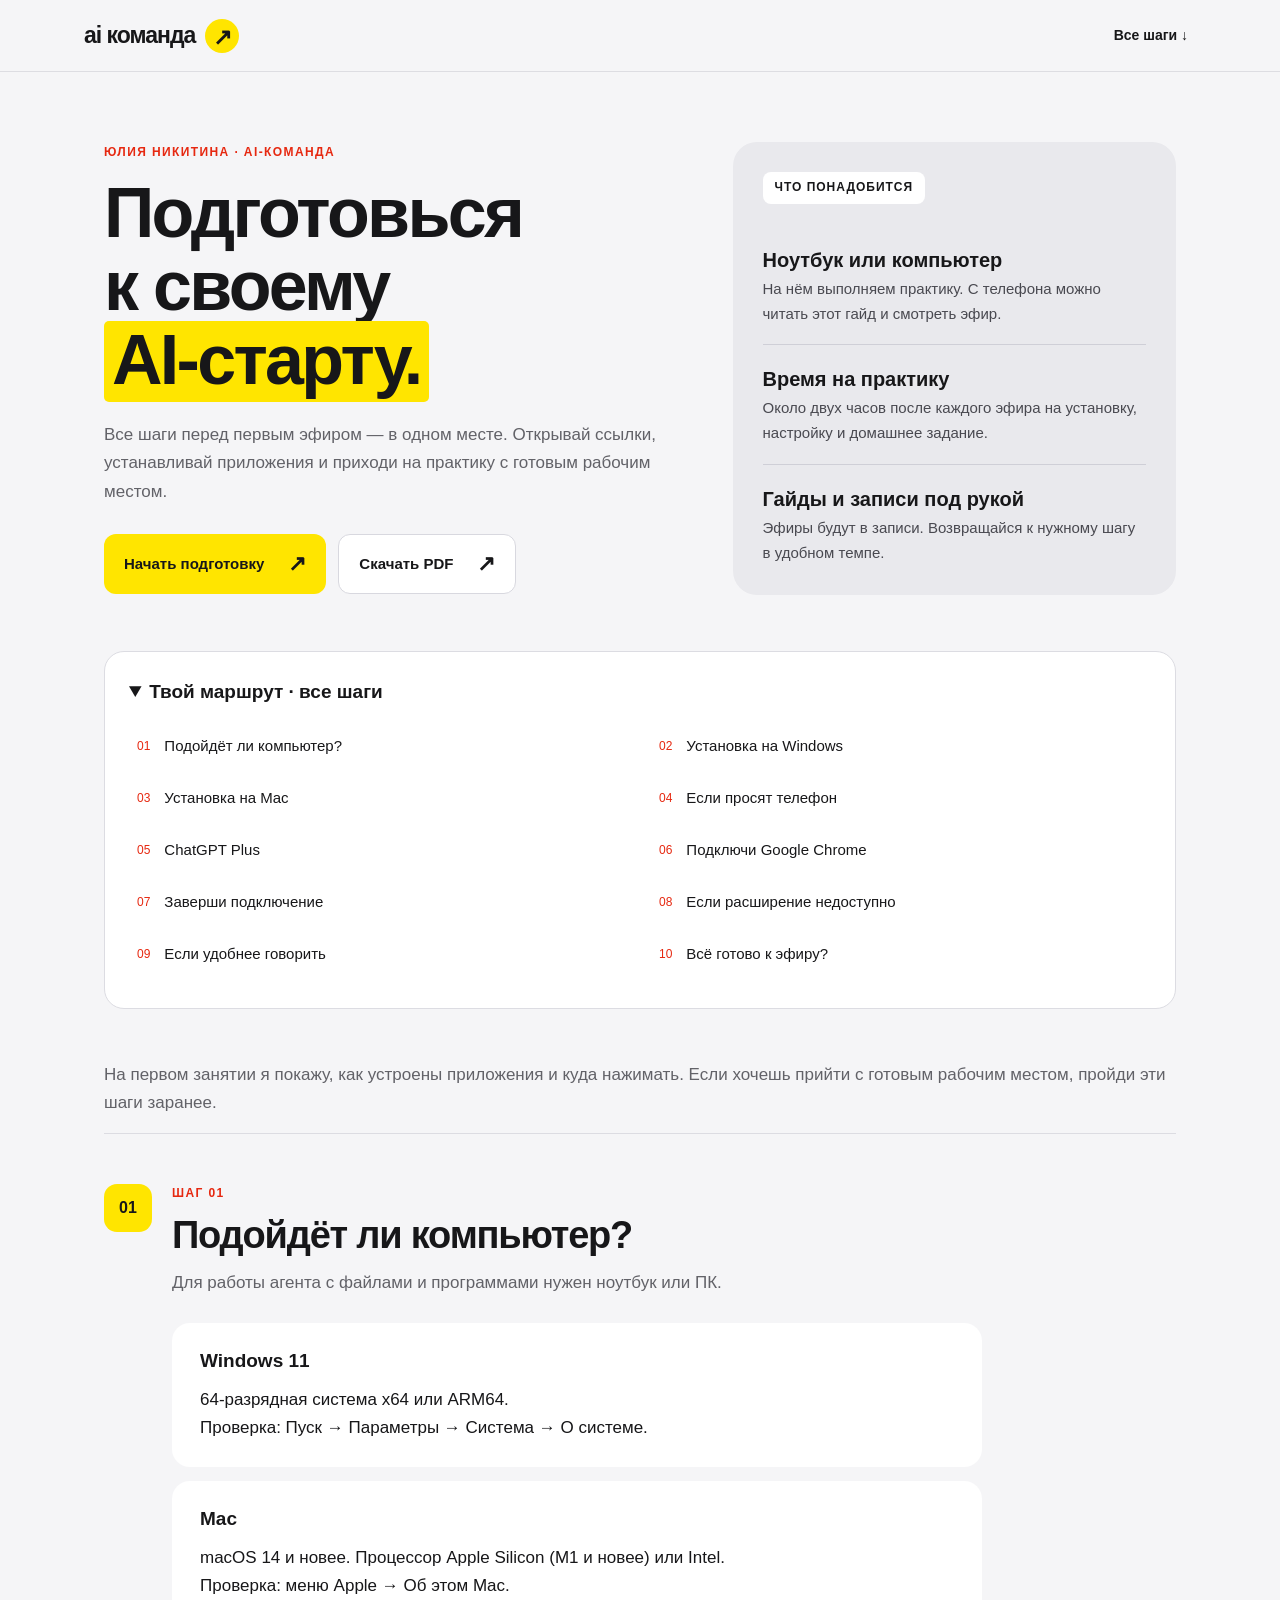
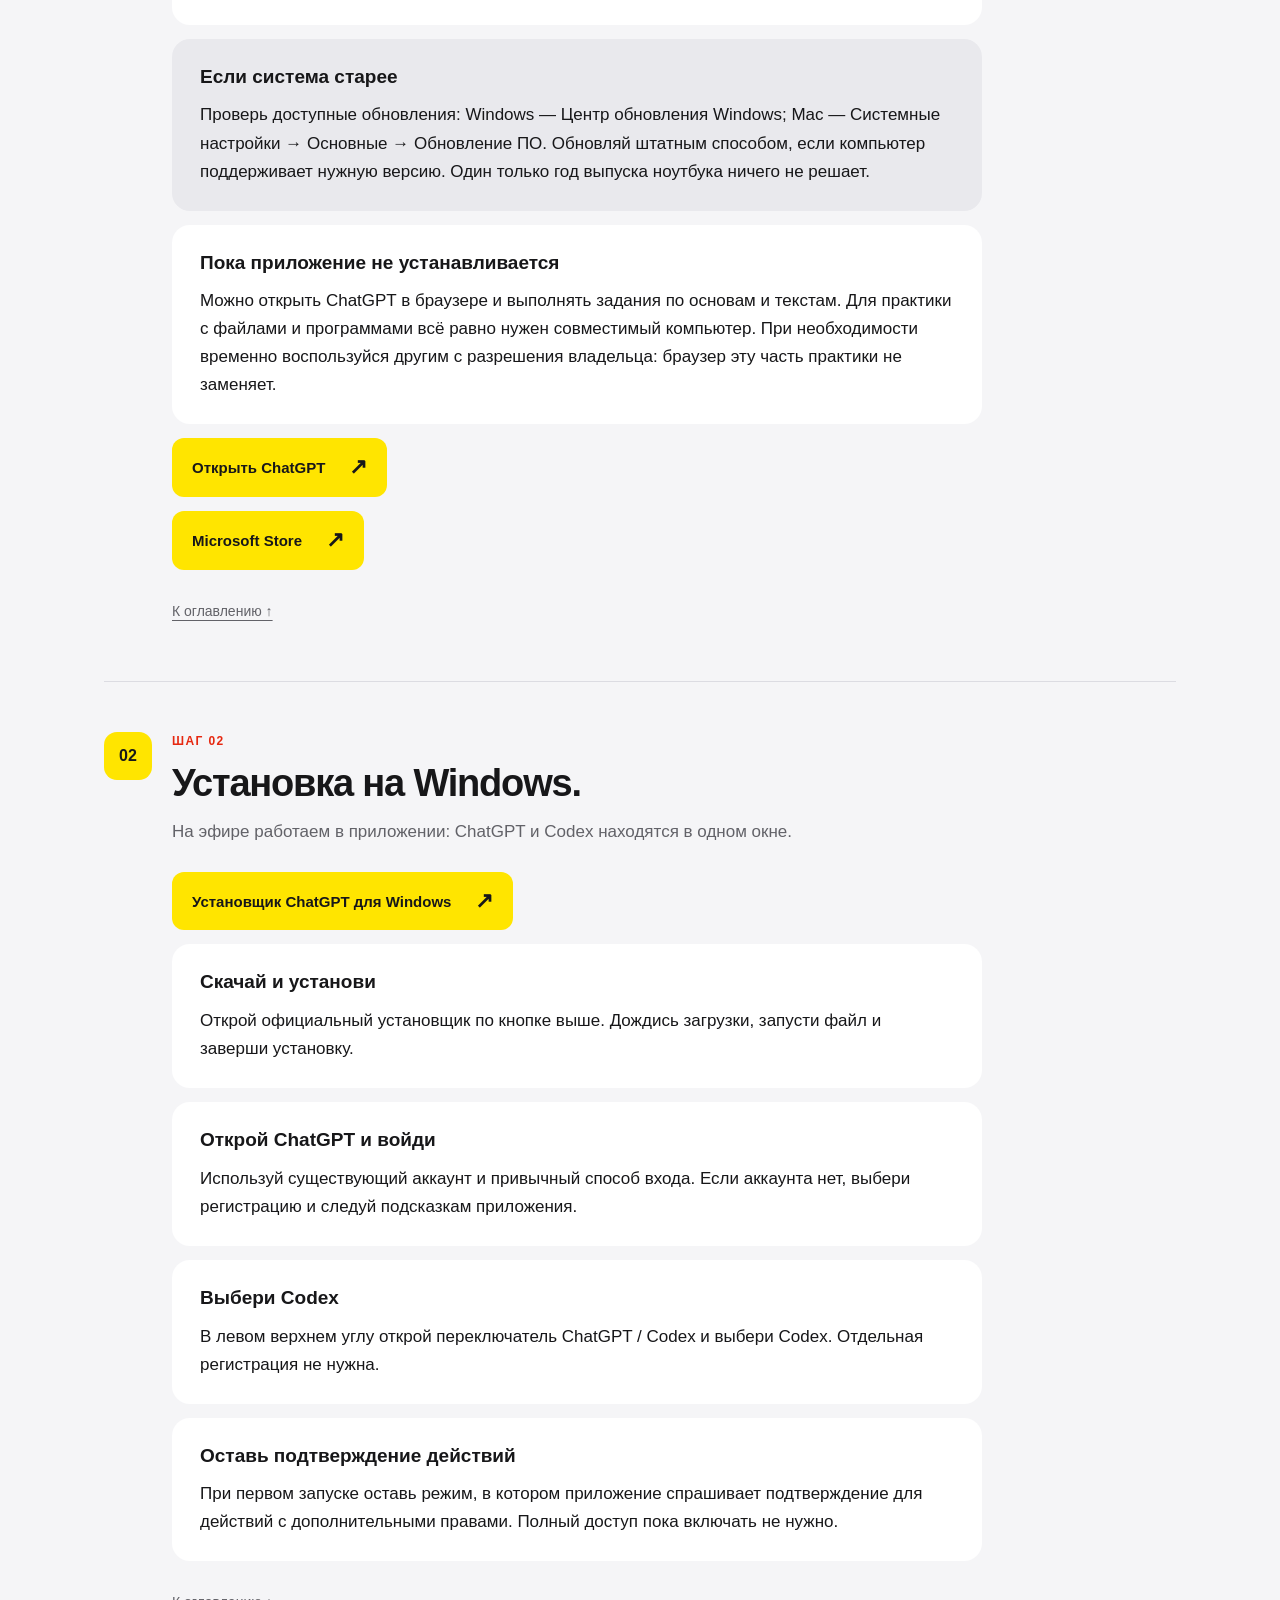
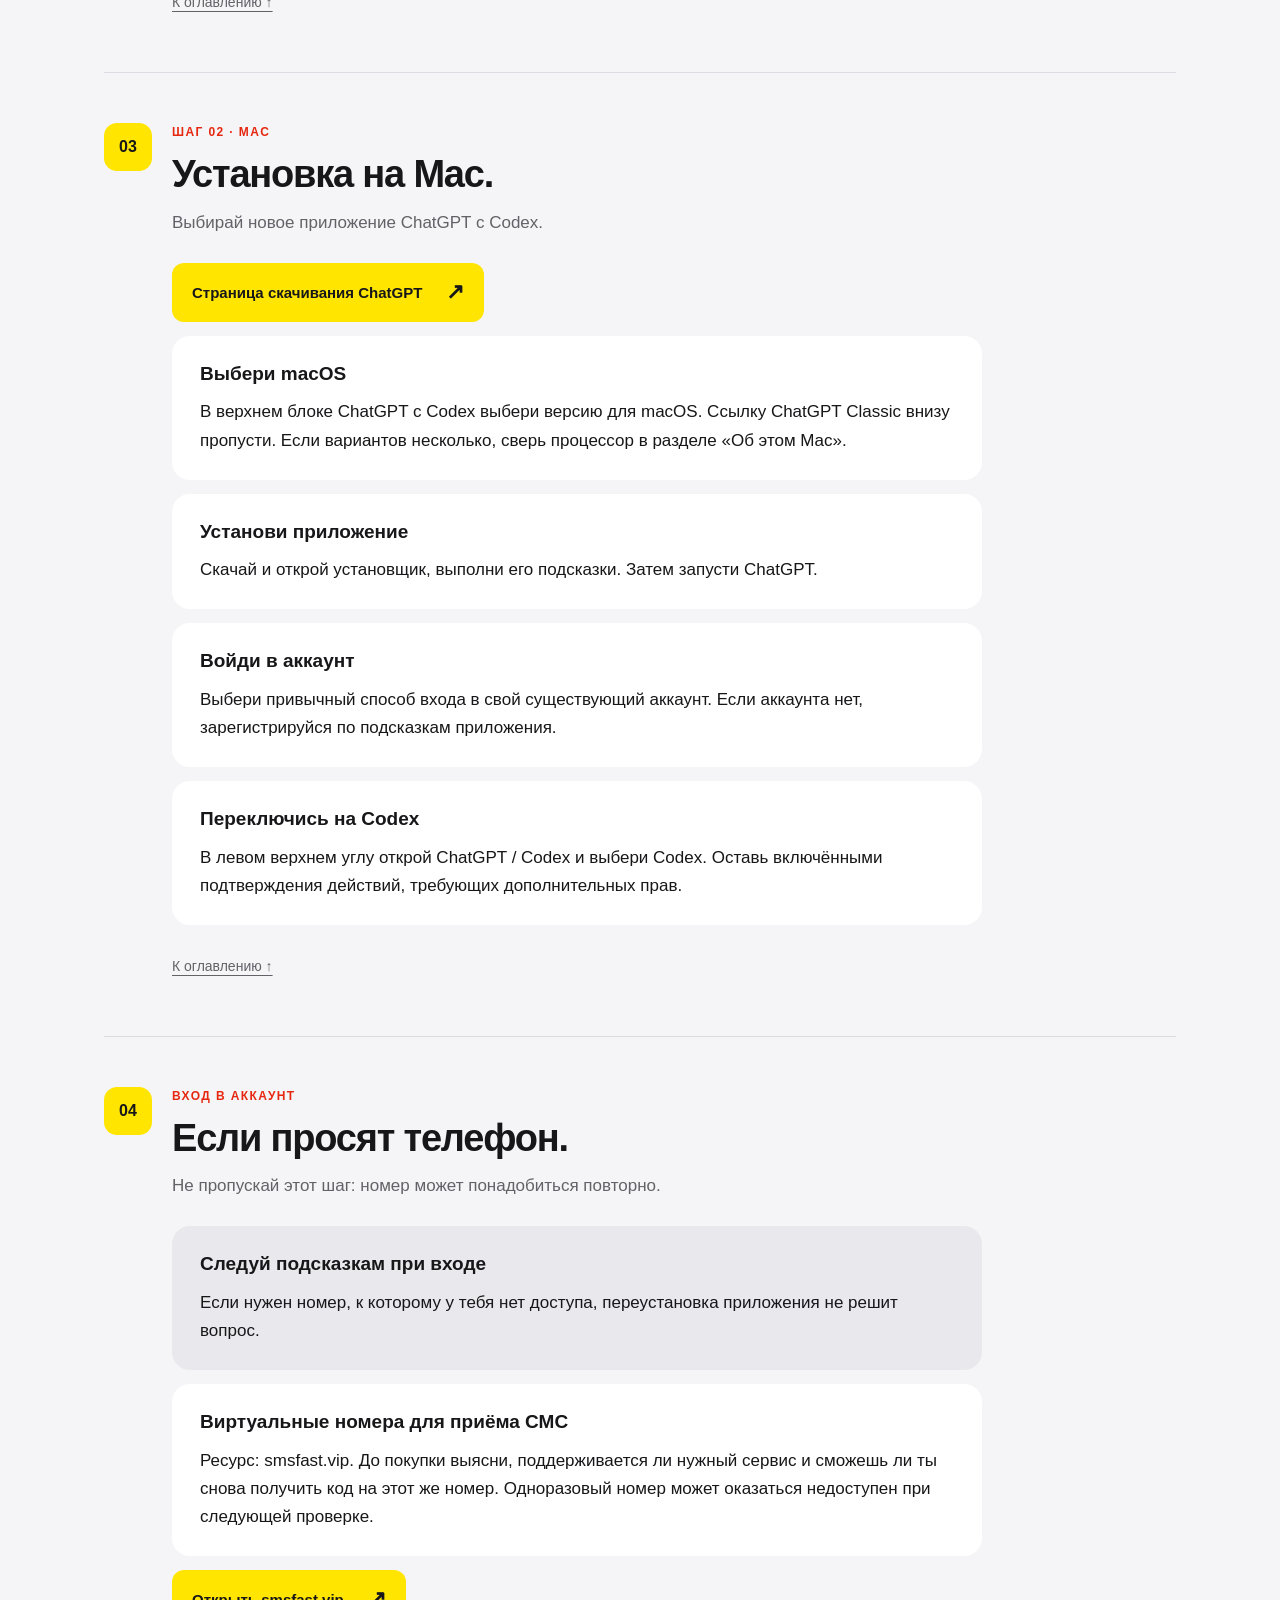
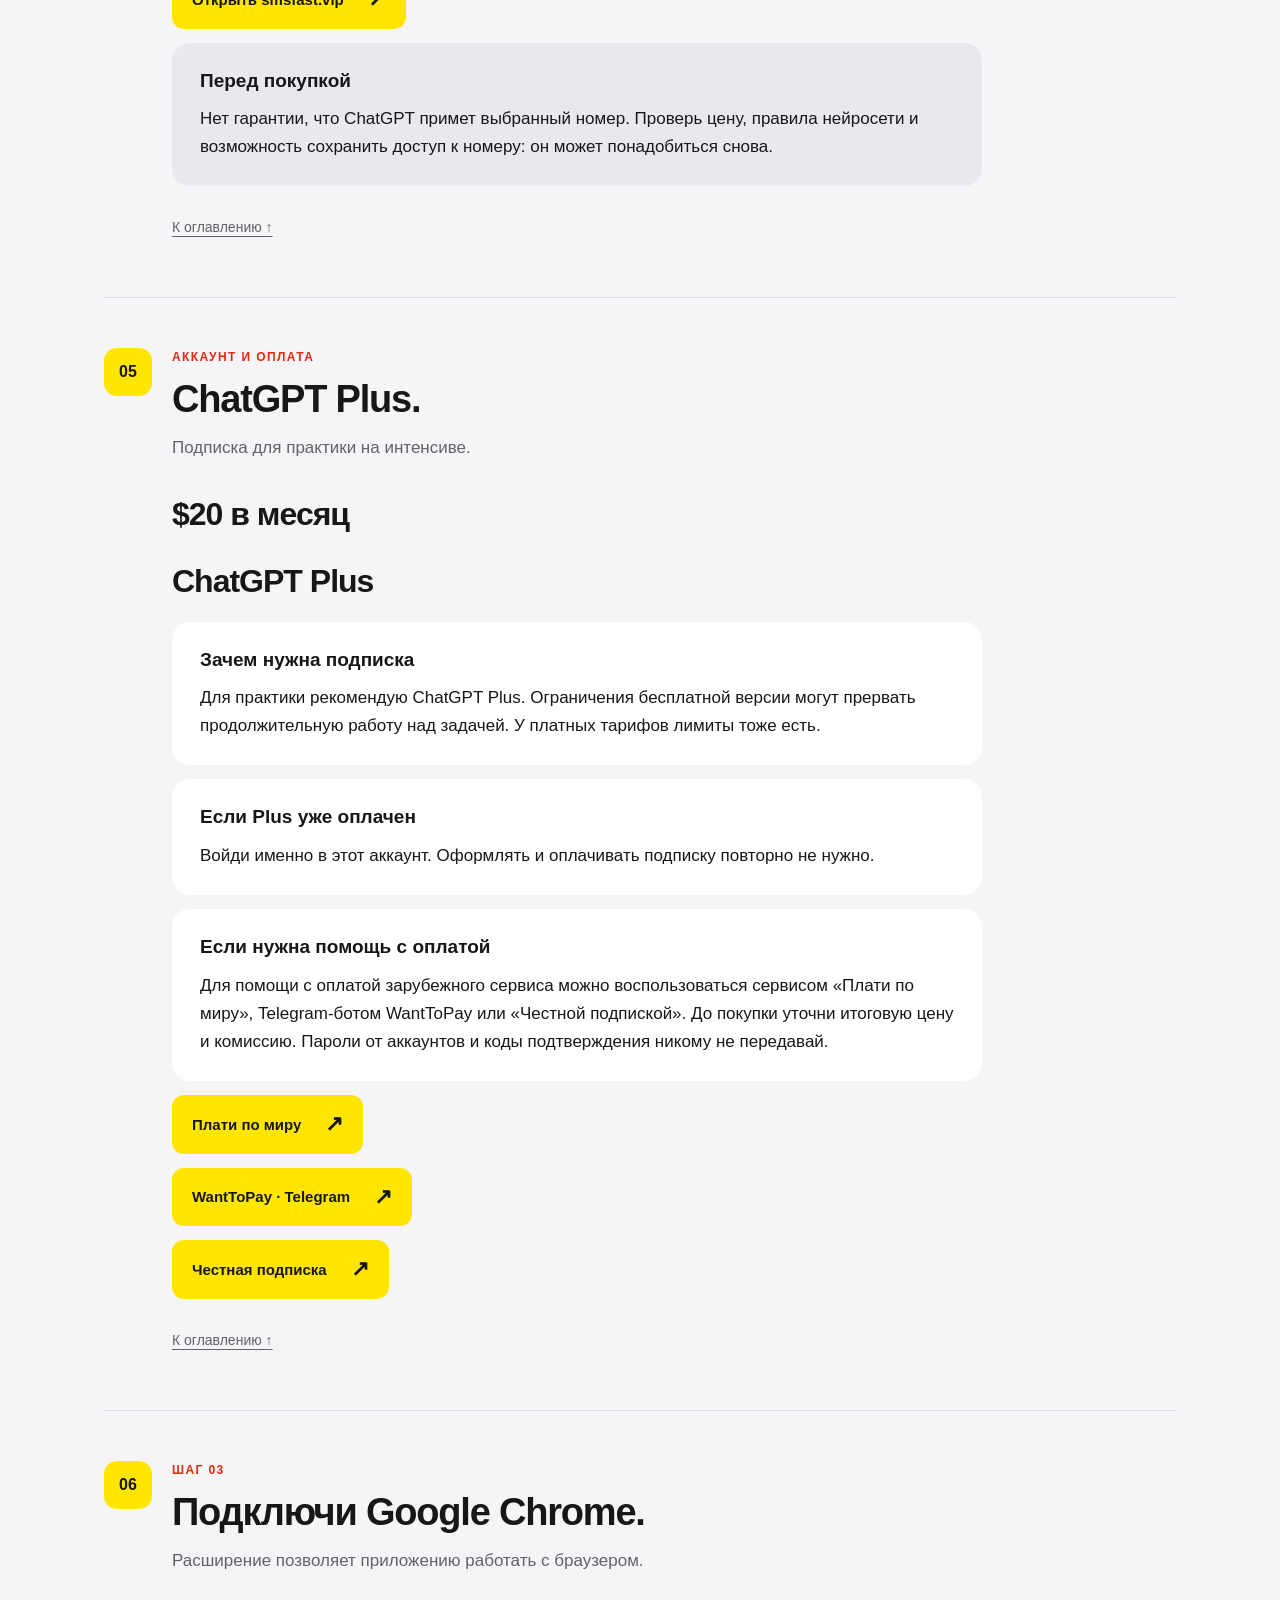
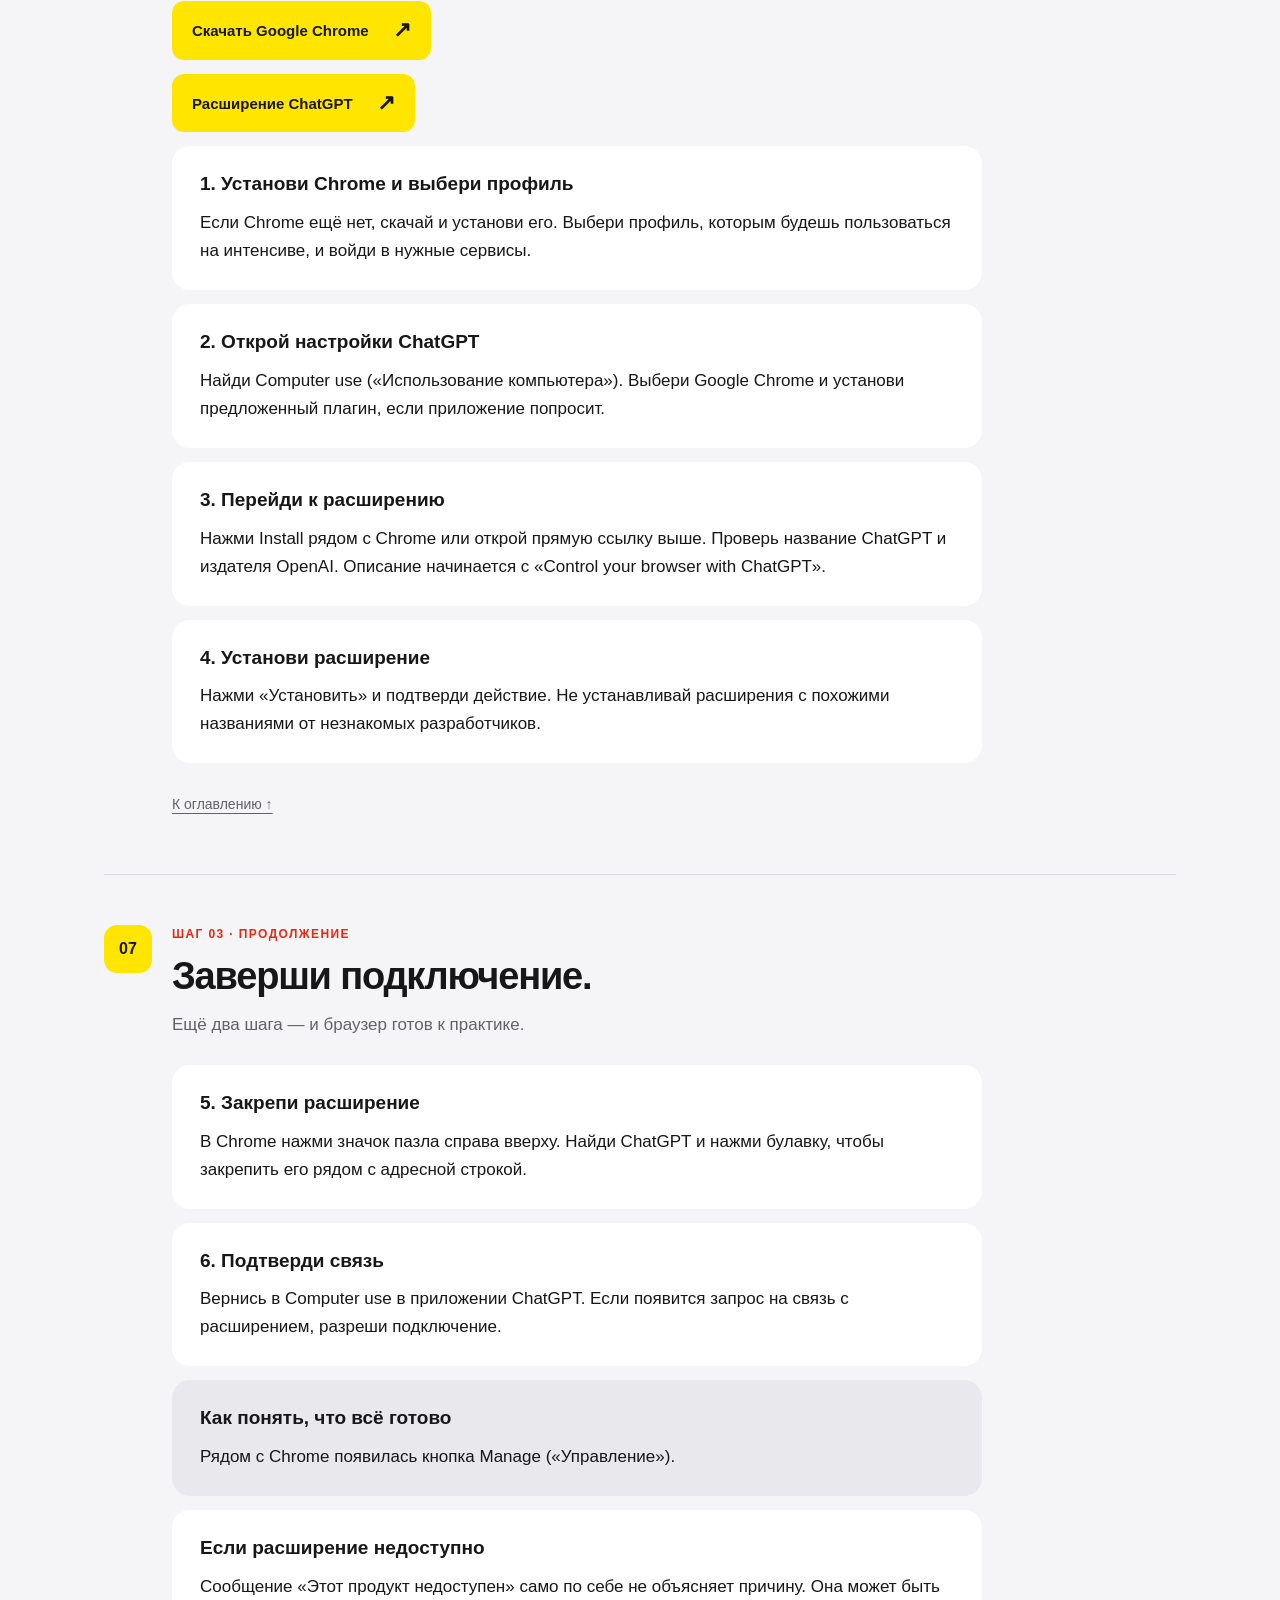
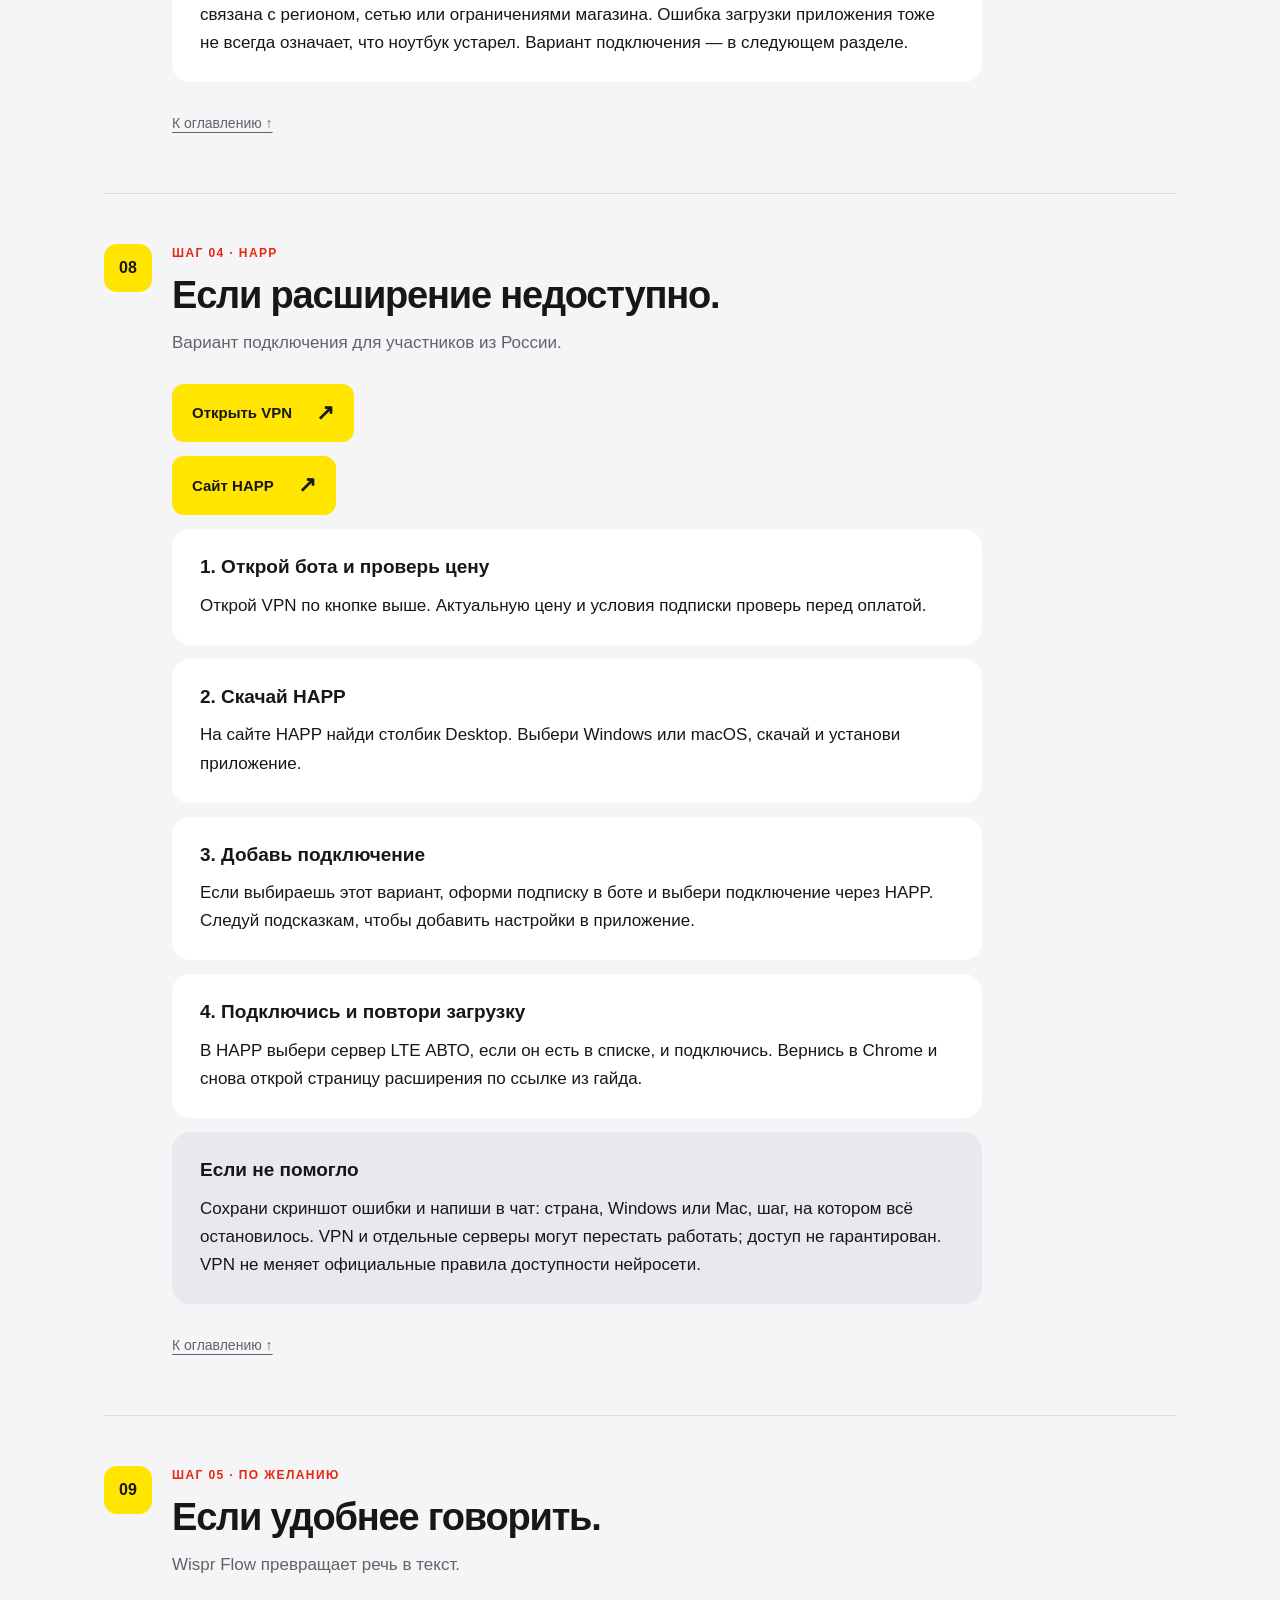
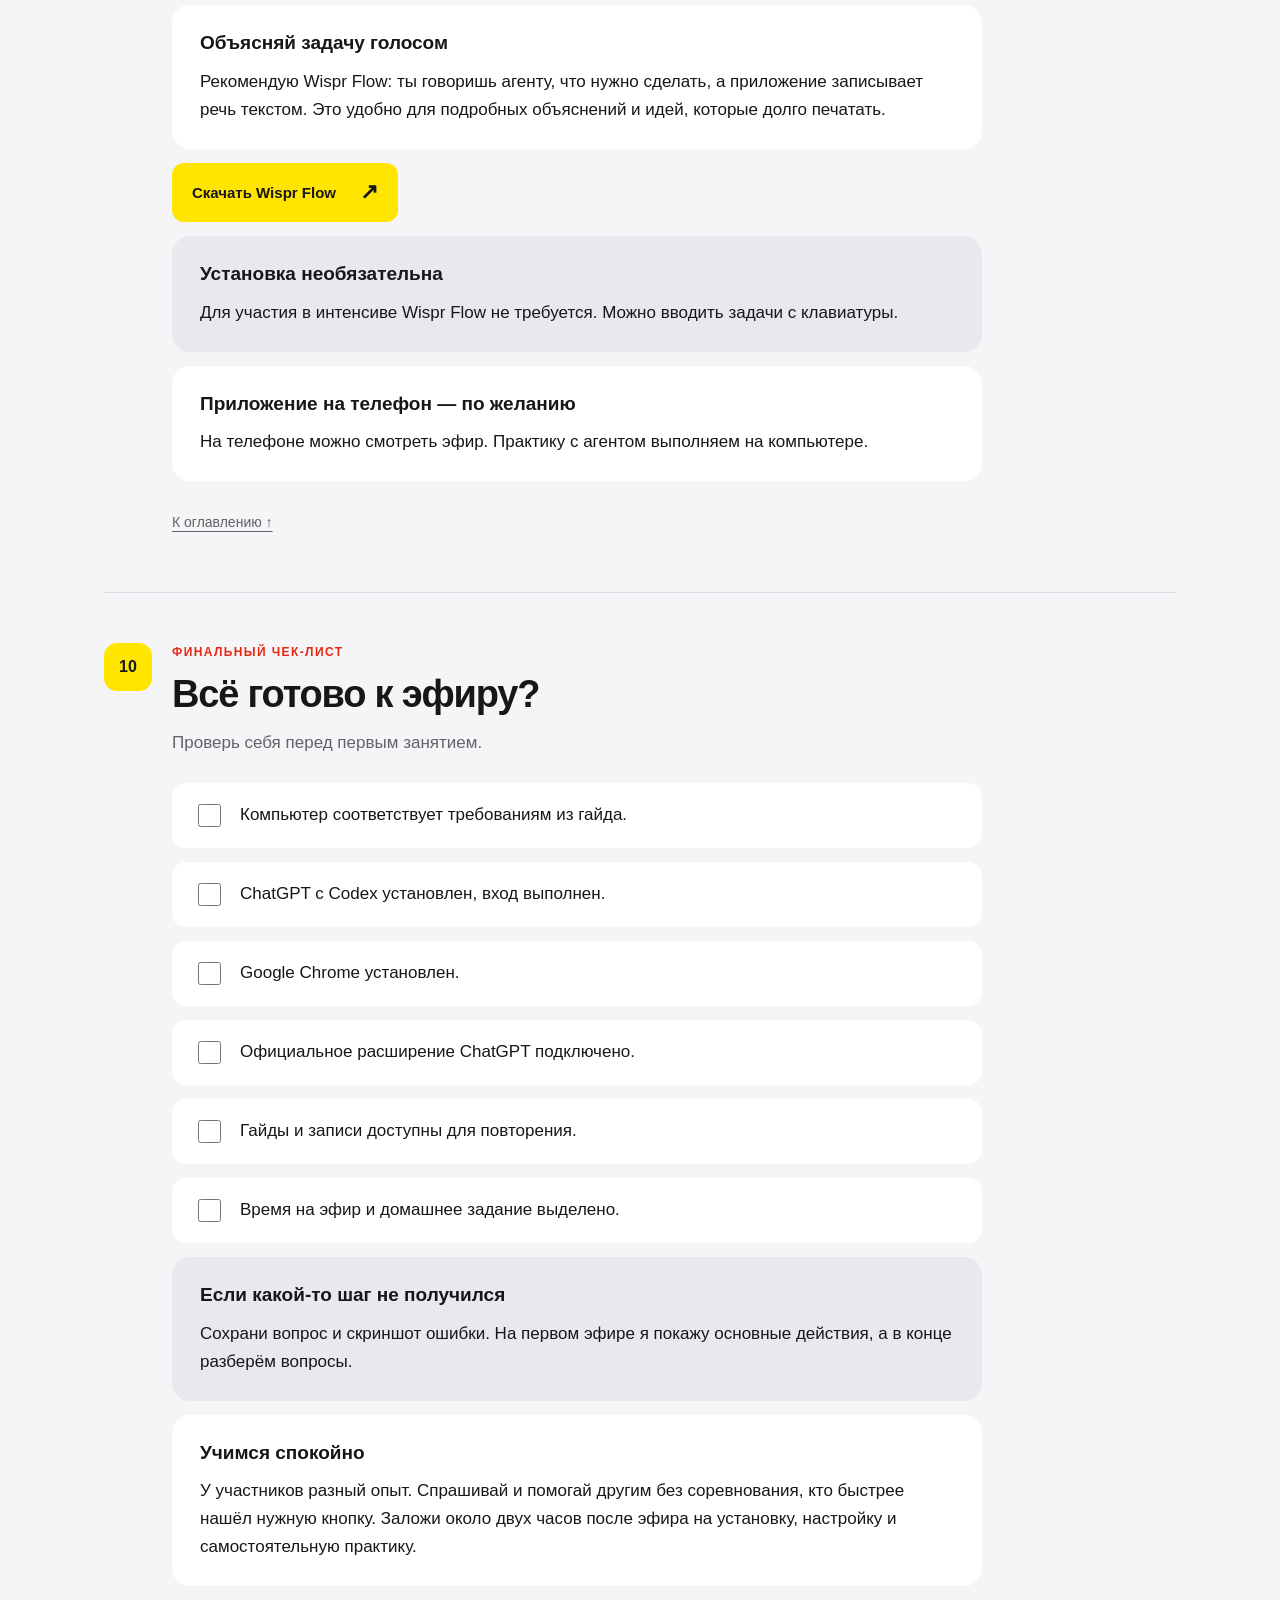
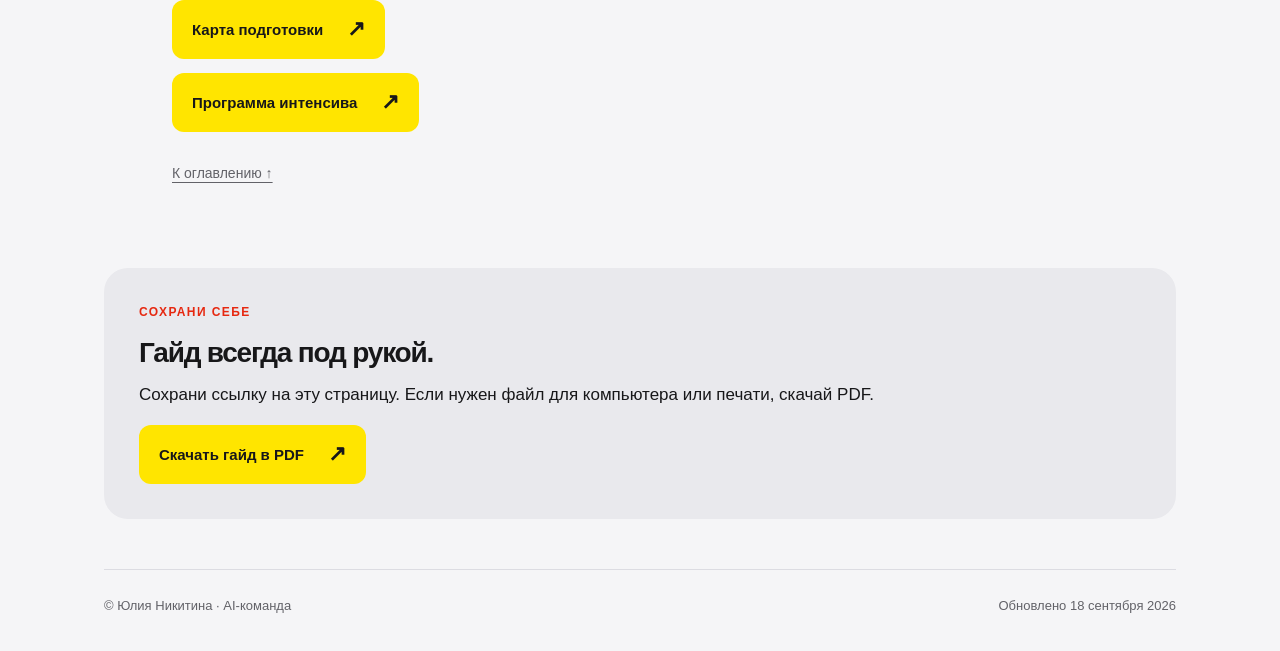
==== commit 8e9ae54a: "Add Chestnaya podpiska as third payment option" ====
--- a/guide/index.html
+++ b/guide/index.html
@@ -1,3 +1,3 @@
 <!doctype html><html lang="ru"><head><meta charset="utf-8"><meta name="viewport" content="width=device-width, initial-scale=1"><meta name="theme-color" content="#f5f5f7"><meta name="robots" content="noindex, follow"><title>Подготовка к интенсиву — AI-команда с Юлей</title><meta name="description" content="Пошаговый гайд подготовки к интенсиву AI-команда с Юлей: компьютер, ChatGPT, вход и подключение браузера."><style>
 :root{--ink:#171719;--muted:#626268;--paper:#f5f5f7;--pale:#e9e9ed;--yellow:#ffe500;--red:#e62810}*{box-sizing:border-box}html{scroll-behavior:smooth;scroll-padding-top:90px}body{margin:0;background:var(--paper);color:var(--ink);font:17px/1.65 Arial,sans-serif}a{color:inherit;text-decoration:none}a:focus-visible,input:focus-visible,summary:focus-visible{outline:3px solid var(--red);outline-offset:5px}header{border-bottom:1px solid #dddde2;background:#f5f5f7f5;position:sticky;top:0;z-index:5;backdrop-filter:blur(12px)}.header-inner{max-width:1160px;margin:auto;padding:16px 24px;display:flex;justify-content:space-between;align-items:center;gap:16px}.brand{font-weight:800;letter-spacing:-1px;font-size:23px;display:flex;align-items:center;gap:10px}.brand b{background:var(--yellow);border-radius:50%;width:34px;height:34px;display:grid;place-items:center}.header-link{font-size:14px;font-weight:700;padding:8px}main{max-width:1120px;margin:auto;padding:0 24px}.hero{padding:70px 0 44px;display:grid;grid-template-columns:1.3fr 1fr;gap:52px;align-items:center}.eyebrow{color:var(--red);font-size:12px;letter-spacing:1.4px;font-weight:700;margin:0 0 14px;text-transform:uppercase}h1{font-size:clamp(42px,5.5vw,70px);line-height:1.05;letter-spacing:-2.7px;margin:0 0 24px}h1 em{font-style:normal;background:var(--yellow);padding:0 8px 3px;border-radius:5px}h2{font-size:clamp(26px,3.4vw,38px);letter-spacing:-1.2px;line-height:1.15;margin:0 0 12px}h3{font-size:19px;line-height:1.35;margin:0 0 12px}p{margin:0 0 16px}p:last-child{margin-bottom:0}.intro{color:var(--muted)}.button{background:var(--yellow);display:inline-flex;gap:24px;align-items:center;justify-content:space-between;min-height:52px;padding:14px 20px;border-radius:12px;font-size:15px;line-height:1.4;font-weight:700;max-width:100%;transition:background .15s}.button:hover{background:#f4d900}.button span{font-size:22px;flex-shrink:0}.actions{display:flex;flex-wrap:wrap;gap:12px;margin-top:28px}.secondary{background:#fff;border:1px solid #d8d8df}.hero-note{background:var(--pale);border-radius:24px;padding:30px;position:relative}.hero-note .label{display:inline-block;background:#fff;border-radius:8px;font-size:12px;letter-spacing:1px;font-weight:bold;padding:6px 12px;margin-bottom:22px}.need{padding:18px 0;border-bottom:1px solid #cfcfd7}.need:last-child{border:0;padding-bottom:0}.need strong{display:block;font-size:20px}.need p{font-size:15px;color:#494950}.toc{border:1px solid #dcdce2;border-radius:20px;background:white;margin:12px 0 52px;padding:8px 24px}.toc summary{cursor:pointer;font-weight:bold;padding:16px 0;font-size:19px;min-height:52px}.toc nav{display:grid;grid-template-columns:1fr 1fr;gap:4px 22px;padding-bottom:20px}.toc a{display:flex;gap:14px;padding:10px 8px;min-height:48px;border-radius:8px;font-size:15px}.toc a:hover{background:var(--paper)}.toc a span{color:var(--red);font-size:12px;padding-top:3px}.section{padding:50px 0;border-top:1px solid #dcdce2;scroll-margin-top:10px}.section-head{display:flex;gap:20px;margin-bottom:26px}.number{display:grid;place-items:center;background:var(--yellow);border-radius:13px;min-width:48px;height:48px;font-size:16px;font-weight:bold}.section-head .eyebrow{margin-bottom:10px}.section-body{max-width:810px;margin-left:68px;display:flex;flex-direction:column;align-items:flex-start;gap:14px}.card{background:#fff;border-radius:18px;padding:25px 28px;width:100%}.card p{font-size:17px}.card.pale{background:var(--pale)}.back{display:inline-block;margin:22px 0 0 68px;padding:8px 0;font-size:14px;color:var(--muted);text-decoration:underline;text-underline-offset:4px}.price{font-size:32px;font-weight:700;letter-spacing:-1px;margin:0}.check{display:flex;align-items:center;gap:16px;padding:18px 22px;border-radius:14px;background:#fff;width:100%;cursor:pointer}.check input{width:23px;height:23px;accent-color:#d8bf00;flex-shrink:0}.check:has(input:checked){background:#fff9c4}.download{padding:35px;background:var(--pale);border-radius:24px;margin:25px 0 50px}.download h2{font-size:28px}footer{padding:25px 0 35px;border-top:1px solid #dcdce2;color:var(--muted);display:flex;justify-content:space-between;font-size:13px;gap:15px}.skip{position:absolute;left:12px;top:-100px}.skip:focus{top:12px;background:var(--yellow);padding:14px;z-index:10}@media(max-width:650px){body{font-size:16px}.header-inner{padding:12px 18px}.brand{font-size:20px}.header-link{font-size:12px}main{padding:0 18px}.hero{grid-template-columns:1fr;gap:28px;padding:38px 0 25px}h1{font-size:44px;letter-spacing:-1.7px}.hero-note{padding:23px;border-radius:20px}.toc{padding:4px 18px;margin-bottom:25px}.toc nav{grid-template-columns:1fr}.section{padding:32px 0}.section-head{gap:12px}.number{min-width:37px;height:37px;border-radius:10px;font-size:13px}.section-body{margin:0}.section-head .eyebrow{font-size:10px;letter-spacing:.8px}h2{font-size:28px;letter-spacing:-.8px}.card{padding:22px}.card p{font-size:16px}.button{width:100%;min-height:54px}.back{margin-left:0}.download{padding:24px}footer{flex-direction:column}}@media(prefers-reduced-motion:reduce){html{scroll-behavior:auto}}@media print{header,.toc,.back,.actions,.download{display:none}.hero{display:block}.section{break-inside:avoid}.button{background:none;text-decoration:underline}.button[href^="http"]:after{content:" (" attr(href) ")";font-weight:normal;font-size:10px}body{font-size:12px}}
-</style></head><body><a class="skip" href="#computer">Перейти к шагам</a><header><div class="header-inner"><a class="brand" href="#top" aria-label="AI-команда — начало">ai команда <b aria-hidden="true">↗</b></a><a class="header-link" href="#map">Все шаги ↓</a></div></header><main id="top"><div class="hero"><div><p class="eyebrow">Юлия Никитина · AI-команда</p><h1>Подготовься<br>к своему<br><em>AI-старту.</em></h1><p class="intro">Все шаги перед первым эфиром — в одном месте. Открывай ссылки, устанавливай приложения и приходи на практику с готовым рабочим местом.</p><div class="actions"><a class="button" href="#computer">Начать подготовку<span aria-hidden="true">↗</span></a><a class="button secondary" href="guide.pdf">Скачать PDF<span aria-hidden="true">↗</span></a></div></div><aside class="hero-note"><span class="label">ЧТО ПОНАДОБИТСЯ</span><div class="need"><strong>Ноутбук или компьютер</strong><p>На нём выполняем практику. С телефона можно читать этот гайд и смотреть эфир.</p></div><div class="need"><strong>Время на практику</strong><p>Около двух часов после каждого эфира на установку, настройку и домашнее задание.</p></div><div class="need"><strong>Гайды и записи под рукой</strong><p>Эфиры будут в записи. Возвращайся к нужному шагу в удобном темпе.</p></div></aside></div><details class="toc" id="map" open><summary>Твой маршрут · все шаги</summary><nav aria-label="Оглавление"><a href="#computer"><span>01</span>Подойдёт ли компьютер?</a><a href="#install"><span>02</span>Установка на Windows</a><a href="#mac"><span>03</span>Установка на Mac</a><a href="#phone"><span>04</span>Если просят телефон</a><a href="#account"><span>05</span>ChatGPT Plus</a><a href="#chrome"><span>06</span>Подключи Google Chrome</a><a href="#chrome_finish"><span>07</span>Заверши подключение</a><a href="#network"><span>08</span>Если расширение недоступно</a><a href="#voice"><span>09</span>Если удобнее говорить</a><a href="#check"><span>10</span>Всё готово к эфиру?</a></nav></details><p class="intro">На первом занятии я покажу, как устроены приложения и куда нажимать. Если хочешь прийти с готовым рабочим местом, пройди эти шаги заранее.</p><section id="computer" class="section"><div class="section-head"><span class="number">01</span><div><p class="eyebrow">ШАГ 01</p><h2>Подойдёт ли компьютер?</h2><p class="intro">Для работы агента с файлами и программами нужен ноутбук или ПК.</p></div></div><div class="section-body"><div class="card "><h3>Windows 11</h3><p>64-разрядная система x64 или ARM64.<br>Проверка: Пуск → Параметры → Система → О системе.</p></div><div class="card "><h3>Mac</h3><p>macOS 14 и новее. Процессор Apple Silicon (M1 и новее) или Intel.<br>Проверка: меню Apple → Об этом Mac.</p></div><div class="card pale"><h3>Если система старее</h3><p>Проверь доступные обновления: Windows — Центр обновления Windows; Mac — Системные настройки → Основные → Обновление ПО. Обновляй штатным способом, если компьютер поддерживает нужную версию. Один только год выпуска ноутбука ничего не решает.</p></div><div class="card "><h3>Пока приложение не устанавливается</h3><p>Можно открыть ChatGPT в браузере и выполнять задания по основам и текстам. Для практики с файлами и программами всё равно нужен совместимый компьютер. При необходимости временно воспользуйся другим с разрешения владельца: браузер эту часть практики не заменяет.</p></div><a class="button" href="https://chatgpt.com/">Открыть ChatGPT<span aria-hidden="true">↗</span></a><a class="button" href="https://apps.microsoft.com/detail/9plm9xgg6vks">Microsoft Store<span aria-hidden="true">↗</span></a></div><a class="back" href="#map">К оглавлению ↑</a></section><section id="install" class="section"><div class="section-head"><span class="number">02</span><div><p class="eyebrow">ШАГ 02</p><h2>Установка на Windows.</h2><p class="intro">На эфире работаем в приложении: ChatGPT и Codex находятся в одном окне.</p></div></div><div class="section-body"><a class="button" href="https://get.microsoft.com/installer/download/9PLM9XGG6VKS?cid=website_cta_psi&amp;utm_source=chatgpt.com">Установщик ChatGPT для Windows<span aria-hidden="true">↗</span></a><div class="card "><h3>Скачай и установи</h3><p>Открой официальный установщик по кнопке выше. Дождись загрузки, запусти файл и заверши установку.</p></div><div class="card "><h3>Открой ChatGPT и войди</h3><p>Используй существующий аккаунт и привычный способ входа. Если аккаунта нет, выбери регистрацию и следуй подсказкам приложения.</p></div><div class="card "><h3>Выбери Codex</h3><p>В левом верхнем углу открой переключатель ChatGPT / Codex и выбери Codex. Отдельная регистрация не нужна.</p></div><div class="card "><h3>Оставь подтверждение действий</h3><p>При первом запуске оставь режим, в котором приложение спрашивает подтверждение для действий с дополнительными правами. Полный доступ пока включать не нужно.</p></div></div><a class="back" href="#map">К оглавлению ↑</a></section><section id="mac" class="section"><div class="section-head"><span class="number">03</span><div><p class="eyebrow">ШАГ 02 · MAC</p><h2>Установка на Mac.</h2><p class="intro">Выбирай новое приложение ChatGPT с Codex.</p></div></div><div class="section-body"><a class="button" href="https://chatgpt.com/download/">Страница скачивания ChatGPT<span aria-hidden="true">↗</span></a><div class="card "><h3>Выбери macOS</h3><p>В верхнем блоке ChatGPT с Codex выбери версию для macOS. Ссылку ChatGPT Classic внизу пропусти. Если вариантов несколько, сверь процессор в разделе «Об этом Mac».</p></div><div class="card "><h3>Установи приложение</h3><p>Скачай и открой установщик, выполни его подсказки. Затем запусти ChatGPT.</p></div><div class="card "><h3>Войди в аккаунт</h3><p>Выбери привычный способ входа в свой существующий аккаунт. Если аккаунта нет, зарегистрируйся по подсказкам приложения.</p></div><div class="card "><h3>Переключись на Codex</h3><p>В левом верхнем углу открой ChatGPT / Codex и выбери Codex. Оставь включёнными подтверждения действий, требующих дополнительных прав.</p></div></div><a class="back" href="#map">К оглавлению ↑</a></section><section id="phone" class="section"><div class="section-head"><span class="number">04</span><div><p class="eyebrow">ВХОД В АККАУНТ</p><h2>Если просят телефон.</h2><p class="intro">Не пропускай этот шаг: номер может понадобиться повторно.</p></div></div><div class="section-body"><div class="card pale"><h3>Следуй подсказкам при входе</h3><p>Если нужен номер, к которому у тебя нет доступа, переустановка приложения не решит вопрос.</p></div><div class="card "><h3>Виртуальные номера для приёма СМС</h3><p>Ресурс: smsfast.vip. До покупки выясни, поддерживается ли нужный сервис и сможешь ли ты снова получить код на этот же номер. Одноразовый номер может оказаться недоступен при следующей проверке.</p></div><a class="button" href="https://smsfast.vip">Открыть smsfast.vip<span aria-hidden="true">↗</span></a><div class="card pale"><h3>Перед покупкой</h3><p>Нет гарантии, что ChatGPT примет выбранный номер. Проверь цену, правила нейросети и возможность сохранить доступ к номеру: он может понадобиться снова.</p></div></div><a class="back" href="#map">К оглавлению ↑</a></section><section id="account" class="section"><div class="section-head"><span class="number">05</span><div><p class="eyebrow">АККАУНТ И ОПЛАТА</p><h2>ChatGPT Plus.</h2><p class="intro">Подписка для практики на интенсиве.</p></div></div><div class="section-body"><p class="price">$20 в месяц</p><p class="price">ChatGPT Plus</p><div class="card "><h3>Зачем нужна подписка</h3><p>Для практики рекомендую ChatGPT Plus. Ограничения бесплатной версии могут прервать продолжительную работу над задачей. У платных тарифов лимиты тоже есть.</p></div><div class="card "><h3>Если Plus уже оплачен</h3><p>Войди именно в этот аккаунт. Оформлять и оплачивать подписку повторно не нужно.</p></div><div class="card "><h3>Если нужна помощь с оплатой</h3><p>Для помощи с оплатой зарубежного сервиса можно воспользоваться сервисом «Плати по миру» или Telegram-ботом WantToPay. До покупки уточни итоговую цену и комиссию. Пароли от аккаунтов и коды подтверждения никому не передавай.</p></div><a class="button" href="https://platipomiru.com/?code=C8RV2BI7">Плати по миру<span aria-hidden="true">↗</span></a><a class="button" href="https://telegram.me/WantToPayBot?start=w17851188--PFOM8">WantToPay · Telegram<span aria-hidden="true">↗</span></a></div><a class="back" href="#map">К оглавлению ↑</a></section><section id="chrome" class="section"><div class="section-head"><span class="number">06</span><div><p class="eyebrow">ШАГ 03</p><h2>Подключи Google Chrome.</h2><p class="intro">Расширение позволяет приложению работать с браузером.</p></div></div><div class="section-body"><a class="button" href="https://www.google.com/chrome/">Скачать Google Chrome<span aria-hidden="true">↗</span></a><a class="button" href="https://chromewebstore.google.com/detail/chatgpt/hehggadaopoacecdllhhajmbjkdcmajg">Расширение ChatGPT<span aria-hidden="true">↗</span></a><div class="card "><h3>1. Установи Chrome и выбери профиль</h3><p>Если Chrome ещё нет, скачай и установи его. Выбери профиль, которым будешь пользоваться на интенсиве, и войди в нужные сервисы.</p></div><div class="card "><h3>2. Открой настройки ChatGPT</h3><p>Найди Computer use («Использование компьютера»). Выбери Google Chrome и установи предложенный плагин, если приложение попросит.</p></div><div class="card "><h3>3. Перейди к расширению</h3><p>Нажми Install рядом с Chrome или открой прямую ссылку выше. Проверь название ChatGPT и издателя OpenAI. Описание начинается с «Control your browser with ChatGPT».</p></div><div class="card "><h3>4. Установи расширение</h3><p>Нажми «Установить» и подтверди действие. Не устанавливай расширения с похожими названиями от незнакомых разработчиков.</p></div></div><a class="back" href="#map">К оглавлению ↑</a></section><section id="chrome_finish" class="section"><div class="section-head"><span class="number">07</span><div><p class="eyebrow">ШАГ 03 · ПРОДОЛЖЕНИЕ</p><h2>Заверши подключение.</h2><p class="intro">Ещё два шага — и браузер готов к практике.</p></div></div><div class="section-body"><div class="card "><h3>5. Закрепи расширение</h3><p>В Chrome нажми значок пазла справа вверху. Найди ChatGPT и нажми булавку, чтобы закрепить его рядом с адресной строкой.</p></div><div class="card "><h3>6. Подтверди связь</h3><p>Вернись в Computer use в приложении ChatGPT. Если появится запрос на связь с расширением, разреши подключение.</p></div><div class="card pale"><h3>Как понять, что всё готово</h3><p>Рядом с Chrome появилась кнопка Manage («Управление»).</p></div><div class="card "><h3>Если расширение недоступно</h3><p>Сообщение «Этот продукт недоступен» само по себе не объясняет причину. Она может быть связана с регионом, сетью или ограничениями магазина. Ошибка загрузки приложения тоже не всегда означает, что ноутбук устарел. Вариант подключения — в следующем разделе.</p></div></div><a class="back" href="#map">К оглавлению ↑</a></section><section id="network" class="section"><div class="section-head"><span class="number">08</span><div><p class="eyebrow">ШАГ 04 · HAPP</p><h2>Если расширение недоступно.</h2><p class="intro">Вариант подключения для участников из России.</p></div></div><div class="section-body"><a class="button" href="https://safevpnbot.com/u576997962">Открыть VPN<span aria-hidden="true">↗</span></a><a class="button" href="https://www.happ.su/main/ru">Сайт HAPP<span aria-hidden="true">↗</span></a><div class="card "><h3>1. Открой бота и проверь цену</h3><p>Открой VPN по кнопке выше. Актуальную цену и условия подписки проверь перед оплатой.</p></div><div class="card "><h3>2. Скачай HAPP</h3><p>На сайте HAPP найди столбик Desktop. Выбери Windows или macOS, скачай и установи приложение.</p></div><div class="card "><h3>3. Добавь подключение</h3><p>Если выбираешь этот вариант, оформи подписку в боте и выбери подключение через HAPP. Следуй подсказкам, чтобы добавить настройки в приложение.</p></div><div class="card "><h3>4. Подключись и повтори загрузку</h3><p>В HAPP выбери сервер LTE АВТО, если он есть в списке, и подключись. Вернись в Chrome и снова открой страницу расширения по ссылке из гайда.</p></div><div class="card pale"><h3>Если не помогло</h3><p>Сохрани скриншот ошибки и напиши в чат: страна, Windows или Mac, шаг, на котором всё остановилось. VPN и отдельные серверы могут перестать работать; доступ не гарантирован. VPN не меняет официальные правила доступности нейросети.</p></div></div><a class="back" href="#map">К оглавлению ↑</a></section><section id="voice" class="section"><div class="section-head"><span class="number">09</span><div><p class="eyebrow">ШАГ 05 · ПО ЖЕЛАНИЮ</p><h2>Если удобнее говорить.</h2><p class="intro">Wispr Flow превращает речь в текст.</p></div></div><div class="section-body"><div class="card "><h3>Объясняй задачу голосом</h3><p>Рекомендую Wispr Flow: ты говоришь агенту, что нужно сделать, а приложение записывает речь текстом. Это удобно для подробных объяснений и идей, которые долго печатать.</p></div><a class="button" href="https://wisprflow.ai/r?JULIA1802">Скачать Wispr Flow<span aria-hidden="true">↗</span></a><div class="card pale"><h3>Установка необязательна</h3><p>Для участия в интенсиве Wispr Flow не требуется. Можно вводить задачи с клавиатуры.</p></div><div class="card "><h3>Приложение на телефон — по желанию</h3><p>На телефоне можно смотреть эфир. Практику с агентом выполняем на компьютере.</p></div></div><a class="back" href="#map">К оглавлению ↑</a></section><section id="check" class="section"><div class="section-head"><span class="number">10</span><div><p class="eyebrow">ФИНАЛЬНЫЙ ЧЕК-ЛИСТ</p><h2>Всё готово к эфиру?</h2><p class="intro">Проверь себя перед первым занятием.</p></div></div><div class="section-body"><label class="check"><input type="checkbox"><span>Компьютер соответствует требованиям из гайда.</span></label><label class="check"><input type="checkbox"><span>ChatGPT с Codex установлен, вход выполнен.</span></label><label class="check"><input type="checkbox"><span>Google Chrome установлен.</span></label><label class="check"><input type="checkbox"><span>Официальное расширение ChatGPT подключено.</span></label><label class="check"><input type="checkbox"><span>Гайды и записи доступны для повторения.</span></label><label class="check"><input type="checkbox"><span>Время на эфир и домашнее задание выделено.</span></label><div class="card pale"><h3>Если какой-то шаг не получился</h3><p>Сохрани вопрос и скриншот ошибки. На первом эфире я покажу основные действия, а в конце разберём вопросы.</p></div><div class="card "><h3>Учимся спокойно</h3><p>У участников разный опыт. Спрашивай и помогай другим без соревнования, кто быстрее нашёл нужную кнопку. Заложи около двух часов после эфира на установку, настройку и самостоятельную практику.</p></div><a class="button" href="#map">Карта подготовки<span aria-hidden="true">↗</span></a><a class="button" href="https://juliyanikitina.github.io/ai-team-marathon/">Программа интенсива<span aria-hidden="true">↗</span></a></div><a class="back" href="#map">К оглавлению ↑</a></section><div class="download"><p class="eyebrow">СОХРАНИ СЕБЕ</p><h2>Гайд всегда под рукой.</h2><p>Сохрани ссылку на эту страницу. Если нужен файл для компьютера или печати, скачай PDF.</p><a class="button" href="guide.pdf">Скачать гайд в PDF<span aria-hidden="true">↗</span></a></div><footer><span>© Юлия Никитина · AI-команда</span><span>Обновлено 18 сентября 2026</span></footer></main></body></html>+</style></head><body><a class="skip" href="#computer">Перейти к шагам</a><header><div class="header-inner"><a class="brand" href="#top" aria-label="AI-команда — начало">ai команда <b aria-hidden="true">↗</b></a><a class="header-link" href="#map">Все шаги ↓</a></div></header><main id="top"><div class="hero"><div><p class="eyebrow">Юлия Никитина · AI-команда</p><h1>Подготовься<br>к своему<br><em>AI-старту.</em></h1><p class="intro">Все шаги перед первым эфиром — в одном месте. Открывай ссылки, устанавливай приложения и приходи на практику с готовым рабочим местом.</p><div class="actions"><a class="button" href="#computer">Начать подготовку<span aria-hidden="true">↗</span></a><a class="button secondary" href="guide.pdf">Скачать PDF<span aria-hidden="true">↗</span></a></div></div><aside class="hero-note"><span class="label">ЧТО ПОНАДОБИТСЯ</span><div class="need"><strong>Ноутбук или компьютер</strong><p>На нём выполняем практику. С телефона можно читать этот гайд и смотреть эфир.</p></div><div class="need"><strong>Время на практику</strong><p>Около двух часов после каждого эфира на установку, настройку и домашнее задание.</p></div><div class="need"><strong>Гайды и записи под рукой</strong><p>Эфиры будут в записи. Возвращайся к нужному шагу в удобном темпе.</p></div></aside></div><details class="toc" id="map" open><summary>Твой маршрут · все шаги</summary><nav aria-label="Оглавление"><a href="#computer"><span>01</span>Подойдёт ли компьютер?</a><a href="#install"><span>02</span>Установка на Windows</a><a href="#mac"><span>03</span>Установка на Mac</a><a href="#phone"><span>04</span>Если просят телефон</a><a href="#account"><span>05</span>ChatGPT Plus</a><a href="#chrome"><span>06</span>Подключи Google Chrome</a><a href="#chrome_finish"><span>07</span>Заверши подключение</a><a href="#network"><span>08</span>Если расширение недоступно</a><a href="#voice"><span>09</span>Если удобнее говорить</a><a href="#check"><span>10</span>Всё готово к эфиру?</a></nav></details><p class="intro">На первом занятии я покажу, как устроены приложения и куда нажимать. Если хочешь прийти с готовым рабочим местом, пройди эти шаги заранее.</p><section id="computer" class="section"><div class="section-head"><span class="number">01</span><div><p class="eyebrow">ШАГ 01</p><h2>Подойдёт ли компьютер?</h2><p class="intro">Для работы агента с файлами и программами нужен ноутбук или ПК.</p></div></div><div class="section-body"><div class="card "><h3>Windows 11</h3><p>64-разрядная система x64 или ARM64.<br>Проверка: Пуск → Параметры → Система → О системе.</p></div><div class="card "><h3>Mac</h3><p>macOS 14 и новее. Процессор Apple Silicon (M1 и новее) или Intel.<br>Проверка: меню Apple → Об этом Mac.</p></div><div class="card pale"><h3>Если система старее</h3><p>Проверь доступные обновления: Windows — Центр обновления Windows; Mac — Системные настройки → Основные → Обновление ПО. Обновляй штатным способом, если компьютер поддерживает нужную версию. Один только год выпуска ноутбука ничего не решает.</p></div><div class="card "><h3>Пока приложение не устанавливается</h3><p>Можно открыть ChatGPT в браузере и выполнять задания по основам и текстам. Для практики с файлами и программами всё равно нужен совместимый компьютер. При необходимости временно воспользуйся другим с разрешения владельца: браузер эту часть практики не заменяет.</p></div><a class="button" href="https://chatgpt.com/">Открыть ChatGPT<span aria-hidden="true">↗</span></a><a class="button" href="https://apps.microsoft.com/detail/9plm9xgg6vks">Microsoft Store<span aria-hidden="true">↗</span></a></div><a class="back" href="#map">К оглавлению ↑</a></section><section id="install" class="section"><div class="section-head"><span class="number">02</span><div><p class="eyebrow">ШАГ 02</p><h2>Установка на Windows.</h2><p class="intro">На эфире работаем в приложении: ChatGPT и Codex находятся в одном окне.</p></div></div><div class="section-body"><a class="button" href="https://get.microsoft.com/installer/download/9PLM9XGG6VKS?cid=website_cta_psi&amp;utm_source=chatgpt.com">Установщик ChatGPT для Windows<span aria-hidden="true">↗</span></a><div class="card "><h3>Скачай и установи</h3><p>Открой официальный установщик по кнопке выше. Дождись загрузки, запусти файл и заверши установку.</p></div><div class="card "><h3>Открой ChatGPT и войди</h3><p>Используй существующий аккаунт и привычный способ входа. Если аккаунта нет, выбери регистрацию и следуй подсказкам приложения.</p></div><div class="card "><h3>Выбери Codex</h3><p>В левом верхнем углу открой переключатель ChatGPT / Codex и выбери Codex. Отдельная регистрация не нужна.</p></div><div class="card "><h3>Оставь подтверждение действий</h3><p>При первом запуске оставь режим, в котором приложение спрашивает подтверждение для действий с дополнительными правами. Полный доступ пока включать не нужно.</p></div></div><a class="back" href="#map">К оглавлению ↑</a></section><section id="mac" class="section"><div class="section-head"><span class="number">03</span><div><p class="eyebrow">ШАГ 02 · MAC</p><h2>Установка на Mac.</h2><p class="intro">Выбирай новое приложение ChatGPT с Codex.</p></div></div><div class="section-body"><a class="button" href="https://chatgpt.com/download/">Страница скачивания ChatGPT<span aria-hidden="true">↗</span></a><div class="card "><h3>Выбери macOS</h3><p>В верхнем блоке ChatGPT с Codex выбери версию для macOS. Ссылку ChatGPT Classic внизу пропусти. Если вариантов несколько, сверь процессор в разделе «Об этом Mac».</p></div><div class="card "><h3>Установи приложение</h3><p>Скачай и открой установщик, выполни его подсказки. Затем запусти ChatGPT.</p></div><div class="card "><h3>Войди в аккаунт</h3><p>Выбери привычный способ входа в свой существующий аккаунт. Если аккаунта нет, зарегистрируйся по подсказкам приложения.</p></div><div class="card "><h3>Переключись на Codex</h3><p>В левом верхнем углу открой ChatGPT / Codex и выбери Codex. Оставь включёнными подтверждения действий, требующих дополнительных прав.</p></div></div><a class="back" href="#map">К оглавлению ↑</a></section><section id="phone" class="section"><div class="section-head"><span class="number">04</span><div><p class="eyebrow">ВХОД В АККАУНТ</p><h2>Если просят телефон.</h2><p class="intro">Не пропускай этот шаг: номер может понадобиться повторно.</p></div></div><div class="section-body"><div class="card pale"><h3>Следуй подсказкам при входе</h3><p>Если нужен номер, к которому у тебя нет доступа, переустановка приложения не решит вопрос.</p></div><div class="card "><h3>Виртуальные номера для приёма СМС</h3><p>Ресурс: smsfast.vip. До покупки выясни, поддерживается ли нужный сервис и сможешь ли ты снова получить код на этот же номер. Одноразовый номер может оказаться недоступен при следующей проверке.</p></div><a class="button" href="https://smsfast.vip">Открыть smsfast.vip<span aria-hidden="true">↗</span></a><div class="card pale"><h3>Перед покупкой</h3><p>Нет гарантии, что ChatGPT примет выбранный номер. Проверь цену, правила нейросети и возможность сохранить доступ к номеру: он может понадобиться снова.</p></div></div><a class="back" href="#map">К оглавлению ↑</a></section><section id="account" class="section"><div class="section-head"><span class="number">05</span><div><p class="eyebrow">АККАУНТ И ОПЛАТА</p><h2>ChatGPT Plus.</h2><p class="intro">Подписка для практики на интенсиве.</p></div></div><div class="section-body"><p class="price">$20 в месяц</p><p class="price">ChatGPT Plus</p><div class="card "><h3>Зачем нужна подписка</h3><p>Для практики рекомендую ChatGPT Plus. Ограничения бесплатной версии могут прервать продолжительную работу над задачей. У платных тарифов лимиты тоже есть.</p></div><div class="card "><h3>Если Plus уже оплачен</h3><p>Войди именно в этот аккаунт. Оформлять и оплачивать подписку повторно не нужно.</p></div><div class="card "><h3>Если нужна помощь с оплатой</h3><p>Для помощи с оплатой зарубежного сервиса можно воспользоваться сервисом «Плати по миру», Telegram-ботом WantToPay или «Честной подпиской». До покупки уточни итоговую цену и комиссию. Пароли от аккаунтов и коды подтверждения никому не передавай.</p></div><a class="button" href="https://platipomiru.com/?code=C8RV2BI7">Плати по миру<span aria-hidden="true">↗</span></a><a class="button" href="https://telegram.me/WantToPayBot?start=w17851188--PFOM8">WantToPay · Telegram<span aria-hidden="true">↗</span></a><a class="button" href="https://t.me/chestnaya_podpiska">Честная подписка<span aria-hidden="true">↗</span></a></div><a class="back" href="#map">К оглавлению ↑</a></section><section id="chrome" class="section"><div class="section-head"><span class="number">06</span><div><p class="eyebrow">ШАГ 03</p><h2>Подключи Google Chrome.</h2><p class="intro">Расширение позволяет приложению работать с браузером.</p></div></div><div class="section-body"><a class="button" href="https://www.google.com/chrome/">Скачать Google Chrome<span aria-hidden="true">↗</span></a><a class="button" href="https://chromewebstore.google.com/detail/chatgpt/hehggadaopoacecdllhhajmbjkdcmajg">Расширение ChatGPT<span aria-hidden="true">↗</span></a><div class="card "><h3>1. Установи Chrome и выбери профиль</h3><p>Если Chrome ещё нет, скачай и установи его. Выбери профиль, которым будешь пользоваться на интенсиве, и войди в нужные сервисы.</p></div><div class="card "><h3>2. Открой настройки ChatGPT</h3><p>Найди Computer use («Использование компьютера»). Выбери Google Chrome и установи предложенный плагин, если приложение попросит.</p></div><div class="card "><h3>3. Перейди к расширению</h3><p>Нажми Install рядом с Chrome или открой прямую ссылку выше. Проверь название ChatGPT и издателя OpenAI. Описание начинается с «Control your browser with ChatGPT».</p></div><div class="card "><h3>4. Установи расширение</h3><p>Нажми «Установить» и подтверди действие. Не устанавливай расширения с похожими названиями от незнакомых разработчиков.</p></div></div><a class="back" href="#map">К оглавлению ↑</a></section><section id="chrome_finish" class="section"><div class="section-head"><span class="number">07</span><div><p class="eyebrow">ШАГ 03 · ПРОДОЛЖЕНИЕ</p><h2>Заверши подключение.</h2><p class="intro">Ещё два шага — и браузер готов к практике.</p></div></div><div class="section-body"><div class="card "><h3>5. Закрепи расширение</h3><p>В Chrome нажми значок пазла справа вверху. Найди ChatGPT и нажми булавку, чтобы закрепить его рядом с адресной строкой.</p></div><div class="card "><h3>6. Подтверди связь</h3><p>Вернись в Computer use в приложении ChatGPT. Если появится запрос на связь с расширением, разреши подключение.</p></div><div class="card pale"><h3>Как понять, что всё готово</h3><p>Рядом с Chrome появилась кнопка Manage («Управление»).</p></div><div class="card "><h3>Если расширение недоступно</h3><p>Сообщение «Этот продукт недоступен» само по себе не объясняет причину. Она может быть связана с регионом, сетью или ограничениями магазина. Ошибка загрузки приложения тоже не всегда означает, что ноутбук устарел. Вариант подключения — в следующем разделе.</p></div></div><a class="back" href="#map">К оглавлению ↑</a></section><section id="network" class="section"><div class="section-head"><span class="number">08</span><div><p class="eyebrow">ШАГ 04 · HAPP</p><h2>Если расширение недоступно.</h2><p class="intro">Вариант подключения для участников из России.</p></div></div><div class="section-body"><a class="button" href="https://safevpnbot.com/u576997962">Открыть VPN<span aria-hidden="true">↗</span></a><a class="button" href="https://www.happ.su/main/ru">Сайт HAPP<span aria-hidden="true">↗</span></a><div class="card "><h3>1. Открой бота и проверь цену</h3><p>Открой VPN по кнопке выше. Актуальную цену и условия подписки проверь перед оплатой.</p></div><div class="card "><h3>2. Скачай HAPP</h3><p>На сайте HAPP найди столбик Desktop. Выбери Windows или macOS, скачай и установи приложение.</p></div><div class="card "><h3>3. Добавь подключение</h3><p>Если выбираешь этот вариант, оформи подписку в боте и выбери подключение через HAPP. Следуй подсказкам, чтобы добавить настройки в приложение.</p></div><div class="card "><h3>4. Подключись и повтори загрузку</h3><p>В HAPP выбери сервер LTE АВТО, если он есть в списке, и подключись. Вернись в Chrome и снова открой страницу расширения по ссылке из гайда.</p></div><div class="card pale"><h3>Если не помогло</h3><p>Сохрани скриншот ошибки и напиши в чат: страна, Windows или Mac, шаг, на котором всё остановилось. VPN и отдельные серверы могут перестать работать; доступ не гарантирован. VPN не меняет официальные правила доступности нейросети.</p></div></div><a class="back" href="#map">К оглавлению ↑</a></section><section id="voice" class="section"><div class="section-head"><span class="number">09</span><div><p class="eyebrow">ШАГ 05 · ПО ЖЕЛАНИЮ</p><h2>Если удобнее говорить.</h2><p class="intro">Wispr Flow превращает речь в текст.</p></div></div><div class="section-body"><div class="card "><h3>Объясняй задачу голосом</h3><p>Рекомендую Wispr Flow: ты говоришь агенту, что нужно сделать, а приложение записывает речь текстом. Это удобно для подробных объяснений и идей, которые долго печатать.</p></div><a class="button" href="https://wisprflow.ai/r?JULIA1802">Скачать Wispr Flow<span aria-hidden="true">↗</span></a><div class="card pale"><h3>Установка необязательна</h3><p>Для участия в интенсиве Wispr Flow не требуется. Можно вводить задачи с клавиатуры.</p></div><div class="card "><h3>Приложение на телефон — по желанию</h3><p>На телефоне можно смотреть эфир. Практику с агентом выполняем на компьютере.</p></div></div><a class="back" href="#map">К оглавлению ↑</a></section><section id="check" class="section"><div class="section-head"><span class="number">10</span><div><p class="eyebrow">ФИНАЛЬНЫЙ ЧЕК-ЛИСТ</p><h2>Всё готово к эфиру?</h2><p class="intro">Проверь себя перед первым занятием.</p></div></div><div class="section-body"><label class="check"><input type="checkbox"><span>Компьютер соответствует требованиям из гайда.</span></label><label class="check"><input type="checkbox"><span>ChatGPT с Codex установлен, вход выполнен.</span></label><label class="check"><input type="checkbox"><span>Google Chrome установлен.</span></label><label class="check"><input type="checkbox"><span>Официальное расширение ChatGPT подключено.</span></label><label class="check"><input type="checkbox"><span>Гайды и записи доступны для повторения.</span></label><label class="check"><input type="checkbox"><span>Время на эфир и домашнее задание выделено.</span></label><div class="card pale"><h3>Если какой-то шаг не получился</h3><p>Сохрани вопрос и скриншот ошибки. На первом эфире я покажу основные действия, а в конце разберём вопросы.</p></div><div class="card "><h3>Учимся спокойно</h3><p>У участников разный опыт. Спрашивай и помогай другим без соревнования, кто быстрее нашёл нужную кнопку. Заложи около двух часов после эфира на установку, настройку и самостоятельную практику.</p></div><a class="button" href="#map">Карта подготовки<span aria-hidden="true">↗</span></a><a class="button" href="https://juliyanikitina.github.io/ai-team-marathon/">Программа интенсива<span aria-hidden="true">↗</span></a></div><a class="back" href="#map">К оглавлению ↑</a></section><div class="download"><p class="eyebrow">СОХРАНИ СЕБЕ</p><h2>Гайд всегда под рукой.</h2><p>Сохрани ссылку на эту страницу. Если нужен файл для компьютера или печати, скачай PDF.</p><a class="button" href="guide.pdf">Скачать гайд в PDF<span aria-hidden="true">↗</span></a></div><footer><span>© Юлия Никитина · AI-команда</span><span>Обновлено 18 сентября 2026</span></footer></main></body></html>
